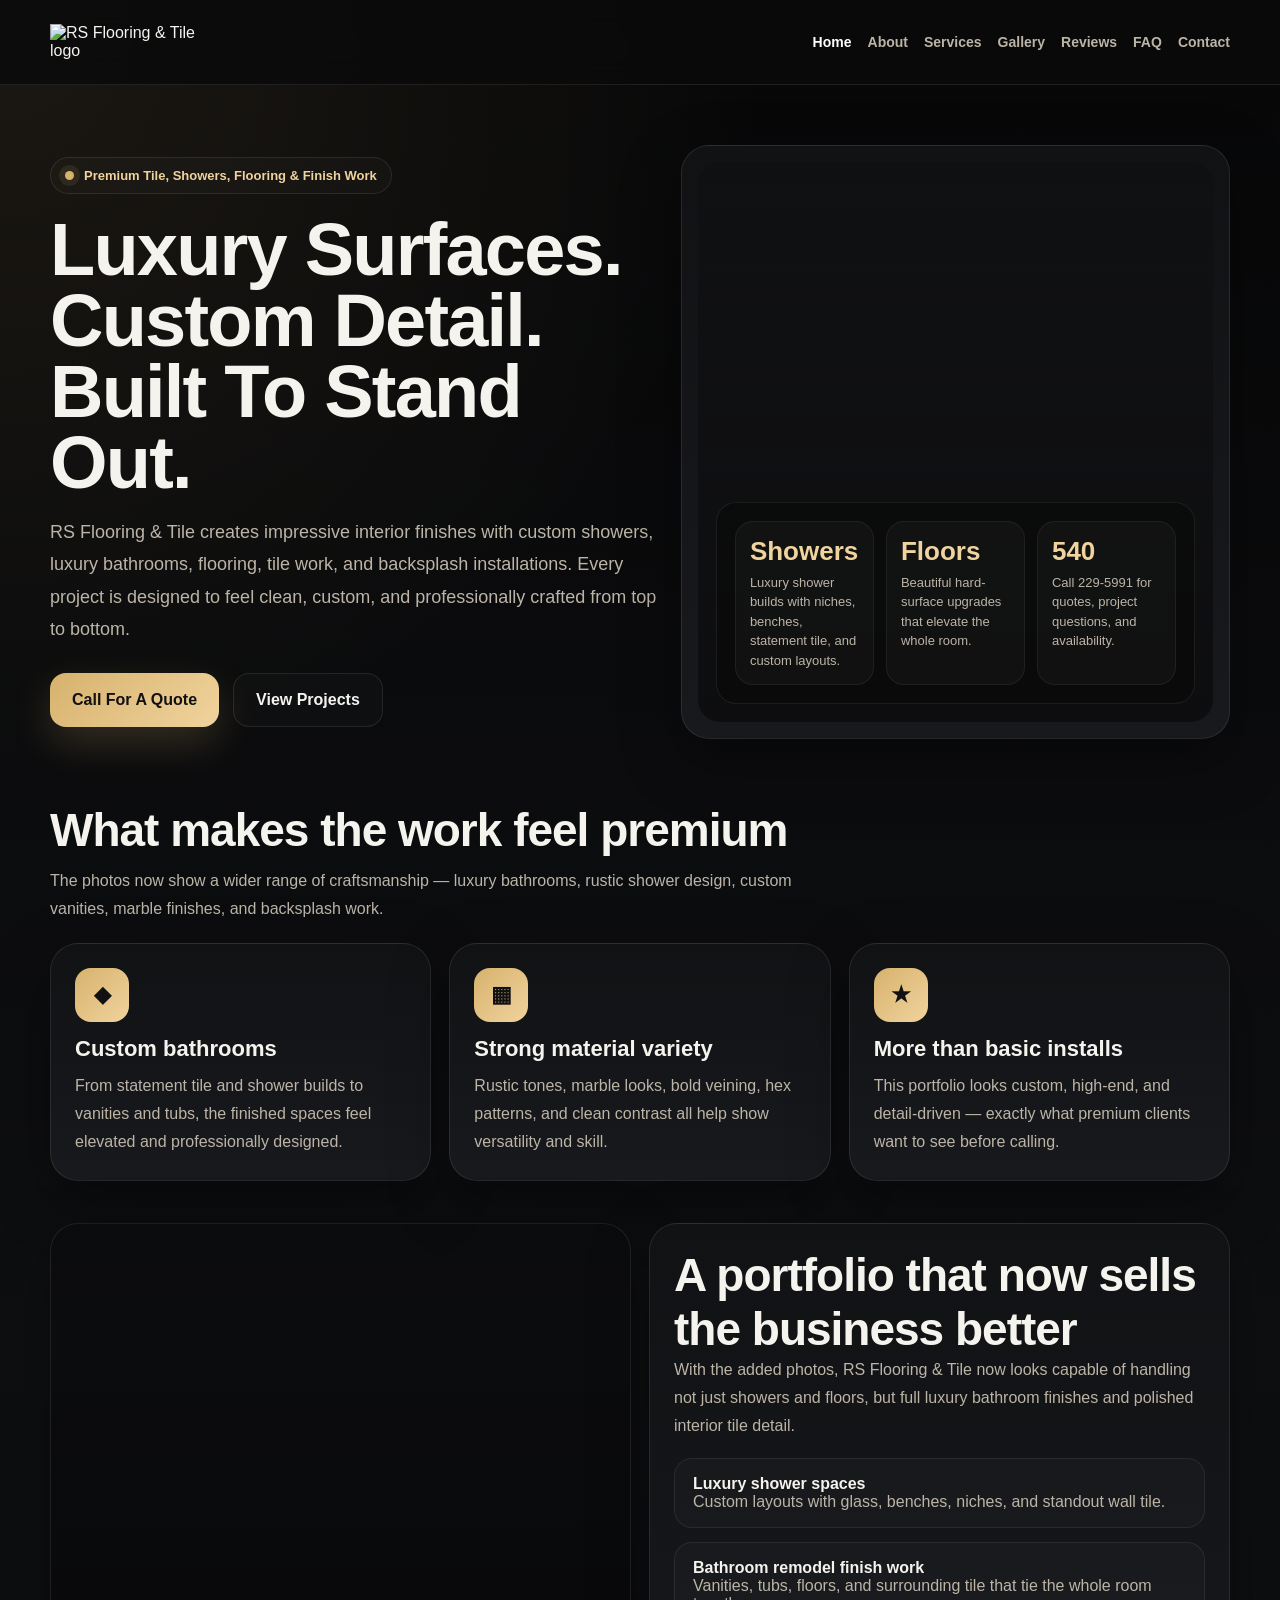
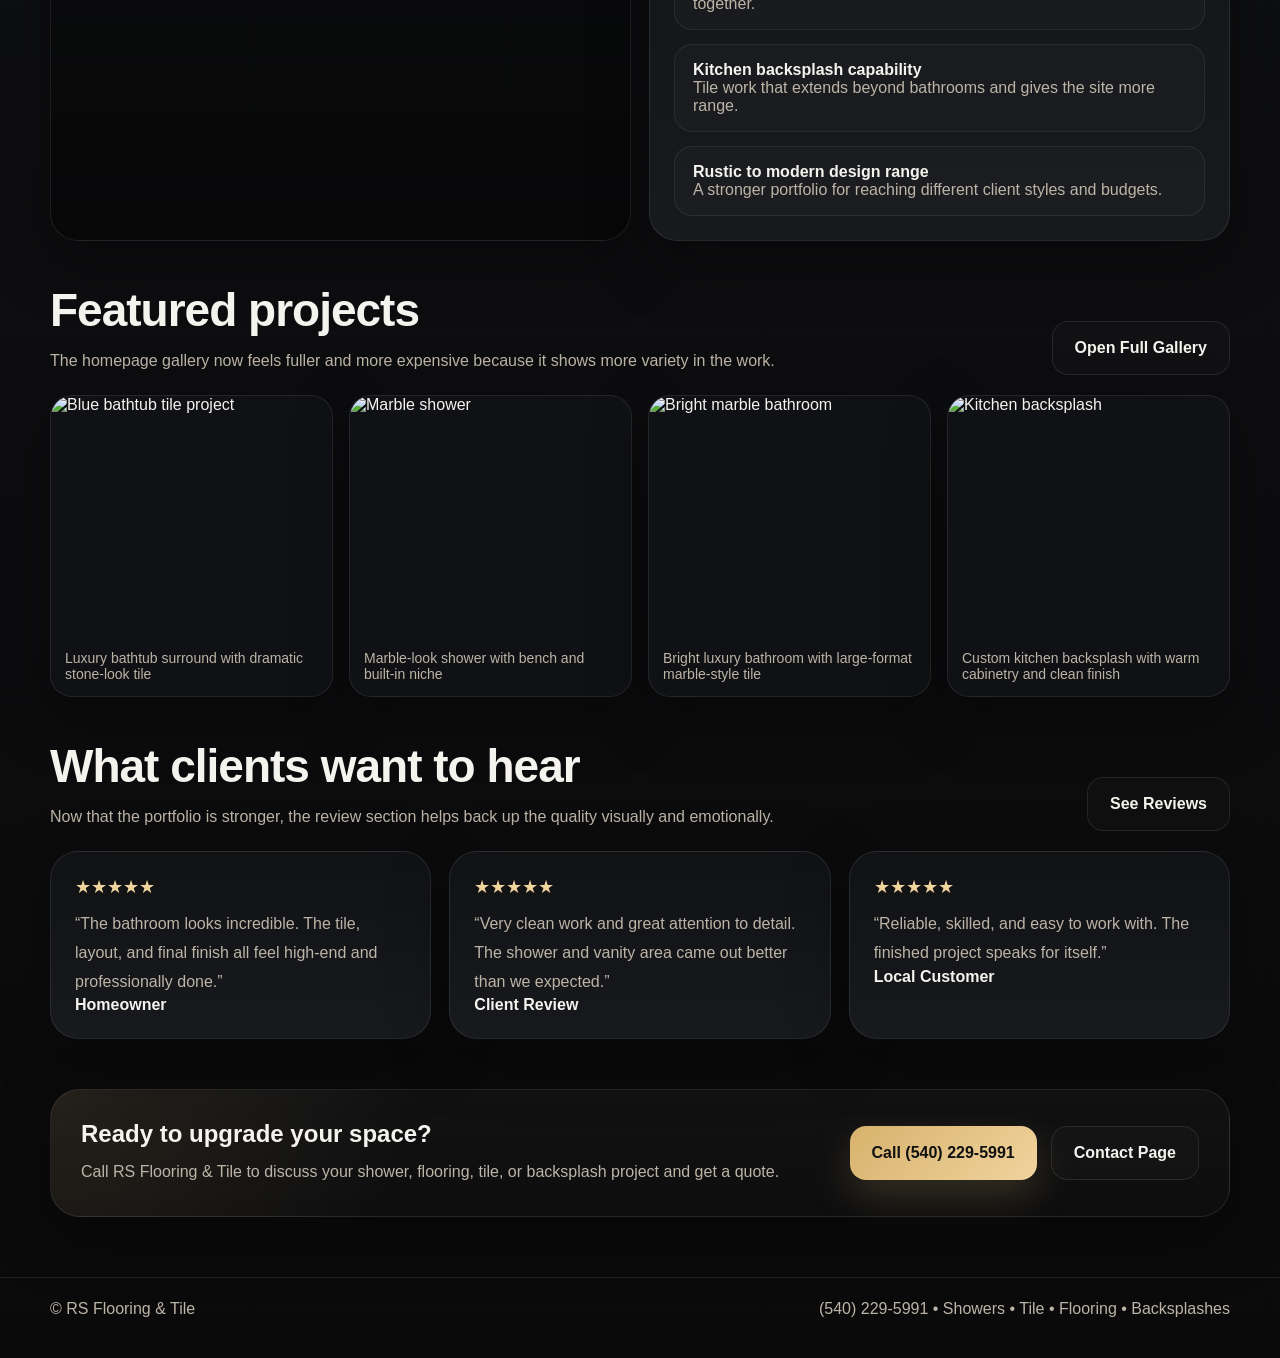
==== index.html @ 9e4d20f9 "Add files via upload" ====
<!DOCTYPE html>
<html lang="en">
<head>
  <meta charset="UTF-8" />
  <meta name="viewport" content="width=device-width, initial-scale=1.0" />
  <title>Prime Site Developer Demo</title>
  <meta name="description" content="Premium flooring and tile website demo for RS Flooring & Tile." />
  <style>
    :root{
      --bg:#0a0a0b;
      --bg2:#141416;
      --panel:#111214;
      --panel2:#18191d;
      --line:rgba(255,255,255,.09);
      --text:#f5f3ee;
      --muted:#bcb4a7;
      --gold:#d7b26d;
      --gold2:#f0d39d;
      --shadow:0 20px 60px rgba(0,0,0,.35);
      --max:1180px;
      --radius:24px;
    }
    *{box-sizing:border-box}
    html{scroll-behavior:smooth}
    body{
      margin:0;
      font-family:Arial,Helvetica,sans-serif;
      color:var(--text);
      background:
        radial-gradient(circle at top left, rgba(215,178,109,.10), transparent 24%),
        linear-gradient(180deg,#070708 0%, #0e0f11 45%, #0a0a0b 100%);
    }
    a{text-decoration:none;color:inherit}
    img{max-width:100%;display:block}
    .container{width:min(calc(100% - 32px),var(--max));margin:auto}
    .topbar{
      position:sticky;top:0;z-index:50;
      background:rgba(10,10,11,.82);
      backdrop-filter:blur(14px);
      border-bottom:1px solid var(--line);
    }
    .nav{
      min-height:84px;display:flex;align-items:center;justify-content:space-between;gap:24px;
    }
    .brand{display:flex;align-items:center;gap:16px}
    .brand img{width:170px;max-width:42vw}
    .nav-links{display:flex;flex-wrap:wrap;gap:16px}
    .nav-links a{color:var(--muted);font-weight:700;font-size:14px}
    .nav-links a:hover,.nav-links a.active{color:#fff}
    .hero{padding:60px 0 38px}
    .hero-grid{
      display:grid;grid-template-columns:1.05fr .95fr;gap:24px;align-items:center;
    }
    .eyebrow{
      display:inline-flex;align-items:center;gap:10px;
      padding:10px 14px;border-radius:999px;
      border:1px solid var(--line);
      color:var(--gold2);
      background:rgba(255,255,255,.02);
      font-size:13px;font-weight:700;
    }
    .dot{
      width:9px;height:9px;border-radius:50%;
      background:var(--gold);
      box-shadow:0 0 0 6px rgba(215,178,109,.10);
    }
    h1{
      font-size:clamp(42px,7vw,74px);
      line-height:.96;
      margin:20px 0 16px;
      letter-spacing:-1.8px;
    }
    .lead{
      color:var(--muted);
      line-height:1.8;
      font-size:18px;
      max-width:720px;
    }
    .cta-row{display:flex;flex-wrap:wrap;gap:14px;margin-top:28px}
    .btn{
      min-height:54px;padding:0 22px;border-radius:16px;
      display:inline-flex;align-items:center;justify-content:center;
      border:1px solid var(--line);font-weight:800;
      background:rgba(255,255,255,.02);
      transition:.2s ease;
    }
    .btn:hover{transform:translateY(-2px)}
    .btn-primary{
      color:#111;
      border:none;
      background:linear-gradient(135deg,var(--gold),var(--gold2));
      box-shadow:0 16px 40px rgba(215,178,109,.20);
    }
    .hero-card,.card{
      border:1px solid var(--line);
      background:linear-gradient(180deg,var(--panel),var(--panel2));
      border-radius:28px;
      box-shadow:var(--shadow);
    }
    .hero-card{padding:16px}
    .hero-photo{
      min-height:560px;border-radius:22px;overflow:hidden;position:relative;
      background:
        linear-gradient(180deg,rgba(0,0,0,.10),rgba(0,0,0,.45)),
        url('0F54E872-07F3-472D-A6A2-204EFA304BF5.jpeg') center/cover no-repeat;
    }
    .overlay{
      position:absolute;left:18px;right:18px;bottom:18px;
      padding:18px;border-radius:20px;
      background:rgba(10,10,11,.72);
      border:1px solid rgba(255,255,255,.08);
      backdrop-filter:blur(10px);
    }
    .stats{display:grid;grid-template-columns:repeat(3,1fr);gap:12px}
    .stat{
      padding:14px;border-radius:18px;
      background:rgba(255,255,255,.03);
      border:1px solid rgba(255,255,255,.06);
    }
    .stat h3{margin:0 0 6px;font-size:26px;color:var(--gold2)}
    .stat p{margin:0;color:var(--muted);font-size:13px;line-height:1.5}
    .section{padding:26px 0 16px}
    .section-head{
      display:flex;justify-content:space-between;align-items:end;gap:20px;margin-bottom:20px;
    }
    .section h2{
      margin:0;
      font-size:clamp(28px,5vw,46px);
      letter-spacing:-1px;
    }
    .sub{margin:10px 0 0;color:var(--muted);line-height:1.75;max-width:760px}
    .cards{display:grid;grid-template-columns:repeat(3,1fr);gap:18px}
    .card{padding:24px}
    .icon{
      width:54px;height:54px;border-radius:16px;
      display:grid;place-items:center;
      margin-bottom:14px;
      color:#111;font-size:22px;font-weight:900;
      background:linear-gradient(135deg,var(--gold),var(--gold2));
    }
    .card h3{margin:0 0 10px;font-size:22px}
    .card p{margin:0;color:var(--muted);line-height:1.75}
    .split{display:grid;grid-template-columns:1fr 1fr;gap:18px}
    .image-panel{
      min-height:470px;border-radius:28px;overflow:hidden;
      border:1px solid var(--line);box-shadow:var(--shadow);
      background:
        linear-gradient(180deg,rgba(0,0,0,.12),rgba(0,0,0,.42)),
        url('B80AA89D-10CE-4317-A3F5-78DEE94B3516.jpeg') center/cover no-repeat;
    }
    .list{display:grid;gap:14px;margin-top:18px}
    .list-item{
      padding:16px 18px;border-radius:18px;
      border:1px solid rgba(255,255,255,.07);
      background:rgba(255,255,255,.02);
    }
    .gallery-grid{display:grid;grid-template-columns:repeat(4,1fr);gap:16px}
    .gallery-item{
      border:1px solid var(--line);
      border-radius:22px;overflow:hidden;
      background:#101114;box-shadow:var(--shadow);
    }
    .gallery-item img{height:240px;width:100%;object-fit:cover}
    .gallery-item div{padding:14px;color:var(--muted);font-size:14px}
    .review-grid{display:grid;grid-template-columns:repeat(3,1fr);gap:18px}
    .stars{font-size:18px;color:var(--gold2);margin-bottom:12px}
    .cta{
      margin:34px 0 60px;padding:30px;border-radius:30px;
      border:1px solid var(--line);
      background:
        radial-gradient(circle at top left, rgba(215,178,109,.10), transparent 30%),
        linear-gradient(180deg, rgba(255,255,255,.03), rgba(255,255,255,.015));
      box-shadow:var(--shadow);
    }
    .cta-inner{
      display:flex;justify-content:space-between;align-items:center;gap:24px;
    }
    .footer{
      padding:22px 0 40px;border-top:1px solid var(--line);color:var(--muted);
    }
    .footer-row{display:flex;justify-content:space-between;gap:20px;flex-wrap:wrap}
    @media (max-width:1000px){
      .hero-grid,.cards,.split,.review-grid,.gallery-grid{grid-template-columns:1fr}
      .stats{grid-template-columns:1fr}
      .section-head,.cta-inner,.footer-row{display:block}
    }
  </style>
</head>
<body>
  <header class="topbar">
    <div class="container nav">
      <a class="brand" href="index.html">
        <img src="96FF7232-22A9-46B4-B3DC-EEF3B6DEE705.jpeg" alt="RS Flooring & Tile logo">
      </a>
      <nav class="nav-links">
        <a class="active" href="index.html">Home</a>
        <a href="about.html">About</a>
        <a href="services.html">Services</a>
        <a href="gallery.html">Gallery</a>
        <a href="reviews.html">Reviews</a>
        <a href="faq.html">FAQ</a>
        <a href="contact.html">Contact</a>
      </nav>
    </div>
  </header>

  <main>
    <section class="hero">
      <div class="container hero-grid">
        <div>
          <div class="eyebrow"><span class="dot"></span> Premium Tile, Showers, Flooring & Finish Work</div>
          <h1>Luxury Surfaces.<br>Custom Detail.<br>Built To Stand Out.</h1>
          <p class="lead">
            RS Flooring & Tile creates impressive interior finishes with custom showers, luxury bathrooms, flooring, tile work, and backsplash installations. Every project is designed to feel clean, custom, and professionally crafted from top to bottom.
          </p>
          <div class="cta-row">
            <a class="btn btn-primary" href="contact.html">Call For A Quote</a>
            <a class="btn" href="gallery.html">View Projects</a>
          </div>
        </div>

        <div class="hero-card">
          <div class="hero-photo">
            <div class="overlay">
              <div class="stats">
                <div class="stat">
                  <h3>Showers</h3>
                  <p>Luxury shower builds with niches, benches, statement tile, and custom layouts.</p>
                </div>
                <div class="stat">
                  <h3>Floors</h3>
                  <p>Beautiful hard-surface upgrades that elevate the whole room.</p>
                </div>
                <div class="stat">
                  <h3>540</h3>
                  <p>Call 229-5991 for quotes, project questions, and availability.</p>
                </div>
              </div>
            </div>
          </div>
        </div>

      </div>
    </section>

    <section class="section">
      <div class="container">
        <div class="section-head">
          <div>
            <h2>What makes the work feel premium</h2>
            <p class="sub">The photos now show a wider range of craftsmanship — luxury bathrooms, rustic shower design, custom vanities, marble finishes, and backsplash work.</p>
          </div>
        </div>

        <div class="cards">
          <div class="card">
            <div class="icon">◆</div>
            <h3>Custom bathrooms</h3>
            <p>From statement tile and shower builds to vanities and tubs, the finished spaces feel elevated and professionally designed.</p>
          </div>
          <div class="card">
            <div class="icon">▦</div>
            <h3>Strong material variety</h3>
            <p>Rustic tones, marble looks, bold veining, hex patterns, and clean contrast all help show versatility and skill.</p>
          </div>
          <div class="card">
            <div class="icon">★</div>
            <h3>More than basic installs</h3>
            <p>This portfolio looks custom, high-end, and detail-driven — exactly what premium clients want to see before calling.</p>
          </div>
        </div>
      </div>
    </section>

    <section class="section">
      <div class="container split">
        <div class="image-panel"></div>
        <div class="card">
          <h2 style="margin-top:0;">A portfolio that now sells the business better</h2>
          <p class="sub" style="margin-top:0;">
            With the added photos, RS Flooring & Tile now looks capable of handling not just showers and floors, but full luxury bathroom finishes and polished interior tile detail.
          </p>

          <div class="list">
            <div class="list-item"><strong>Luxury shower spaces</strong><br><span style="color:var(--muted);">Custom layouts with glass, benches, niches, and standout wall tile.</span></div>
            <div class="list-item"><strong>Bathroom remodel finish work</strong><br><span style="color:var(--muted);">Vanities, tubs, floors, and surrounding tile that tie the whole room together.</span></div>
            <div class="list-item"><strong>Kitchen backsplash capability</strong><br><span style="color:var(--muted);">Tile work that extends beyond bathrooms and gives the site more range.</span></div>
            <div class="list-item"><strong>Rustic to modern design range</strong><br><span style="color:var(--muted);">A stronger portfolio for reaching different client styles and budgets.</span></div>
          </div>
        </div>
      </div>
    </section>

    <section class="section">
      <div class="container">
        <div class="section-head">
          <div>
            <h2>Featured projects</h2>
            <p class="sub">The homepage gallery now feels fuller and more expensive because it shows more variety in the work.</p>
          </div>
          <a class="btn" href="gallery.html">Open Full Gallery</a>
        </div>

        <div class="gallery-grid">
          <div class="gallery-item">
            <img src="6FB9FB69-9064-444B-9C82-9C59076CC9D0.jpeg" alt="Blue bathtub tile project">
            <div>Luxury bathtub surround with dramatic stone-look tile</div>
          </div>
          <div class="gallery-item">
            <img src="65285AE1-018D-4B91-92CA-BC24BDD10A2C.jpeg" alt="Marble shower">
            <div>Marble-look shower with bench and built-in niche</div>
          </div>
          <div class="gallery-item">
            <img src="2F7EB80A-C807-45E2-B131-BF3CDFC32653.jpeg" alt="Bright marble bathroom">
            <div>Bright luxury bathroom with large-format marble-style tile</div>
          </div>
          <div class="gallery-item">
            <img src="FB24378D-CB33-46F7-BE49-DED95C2B99D5.jpeg" alt="Kitchen backsplash">
            <div>Custom kitchen backsplash with warm cabinetry and clean finish</div>
          </div>
        </div>
      </div>
    </section>

    <section class="section">
      <div class="container">
        <div class="section-head">
          <div>
            <h2>What clients want to hear</h2>
            <p class="sub">Now that the portfolio is stronger, the review section helps back up the quality visually and emotionally.</p>
          </div>
          <a class="btn" href="reviews.html">See Reviews</a>
        </div>

        <div class="review-grid">
          <div class="card">
            <div class="stars">★★★★★</div>
            <p style="color:var(--muted);line-height:1.8;">“The bathroom looks incredible. The tile, layout, and final finish all feel high-end and professionally done.”</p>
            <strong>Homeowner</strong>
          </div>
          <div class="card">
            <div class="stars">★★★★★</div>
            <p style="color:var(--muted);line-height:1.8;">“Very clean work and great attention to detail. The shower and vanity area came out better than we expected.”</p>
            <strong>Client Review</strong>
          </div>
          <div class="card">
            <div class="stars">★★★★★</div>
            <p style="color:var(--muted);line-height:1.8;">“Reliable, skilled, and easy to work with. The finished project speaks for itself.”</p>
            <strong>Local Customer</strong>
          </div>
        </div>
      </div>
    </section>

    <section class="container">
      <div class="cta">
        <div class="cta-inner">
          <div>
            <h2 style="margin:0 0 10px;">Ready to upgrade your space?</h2>
            <p class="sub" style="margin:0;">Call RS Flooring & Tile to discuss your shower, flooring, tile, or backsplash project and get a quote.</p>
          </div>
          <div class="cta-row" style="margin-top:0;">
            <a class="btn btn-primary" href="tel:15402295991">Call (540) 229-5991</a>
            <a class="btn" href="contact.html">Contact Page</a>
          </div>
        </div>
      </div>
    </section>
  </main>

  <footer class="footer">
    <div class="container footer-row">
      <div>© RS Flooring & Tile</div>
      <div>(540) 229-5991 • Showers • Tile • Flooring • Backsplashes</div>
    </div>
  </footer>
</body>
</html>
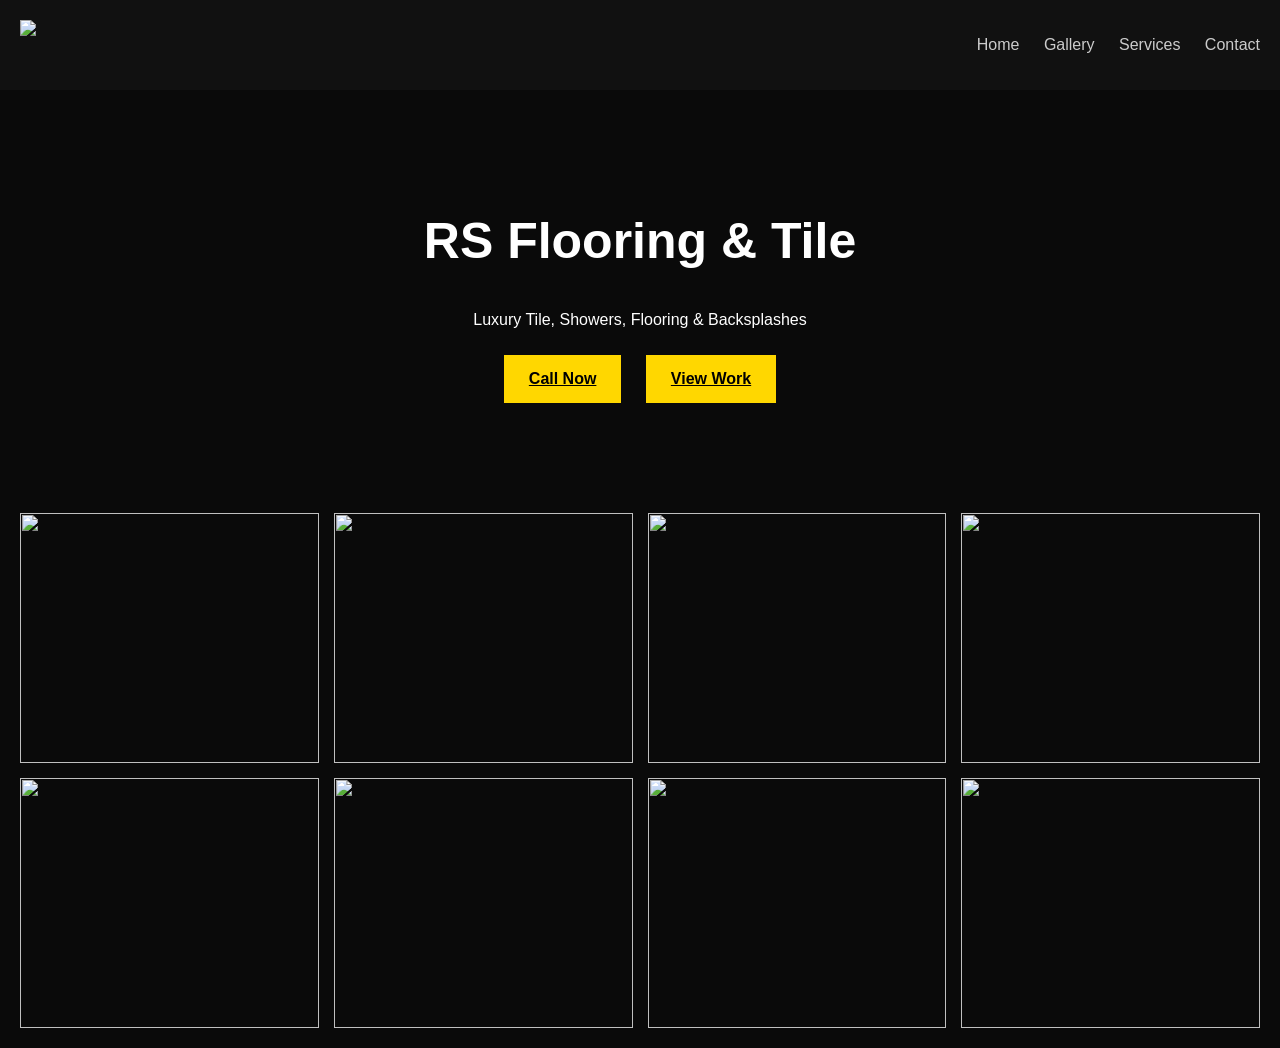
==== commit 7b94929f: "Add files via upload" ====
--- a/index.html
+++ b/index.html
@@ -1,378 +1,97 @@
 <!DOCTYPE html>
 <html lang="en">
 <head>
-  <meta charset="UTF-8" />
-  <meta name="viewport" content="width=device-width, initial-scale=1.0" />
-  <title>Prime Site Developer Demo</title>
-  <meta name="description" content="Premium flooring and tile website demo for RS Flooring & Tile." />
-  <style>
-    :root{
-      --bg:#0a0a0b;
-      --bg2:#141416;
-      --panel:#111214;
-      --panel2:#18191d;
-      --line:rgba(255,255,255,.09);
-      --text:#f5f3ee;
-      --muted:#bcb4a7;
-      --gold:#d7b26d;
-      --gold2:#f0d39d;
-      --shadow:0 20px 60px rgba(0,0,0,.35);
-      --max:1180px;
-      --radius:24px;
-    }
-    *{box-sizing:border-box}
-    html{scroll-behavior:smooth}
-    body{
-      margin:0;
-      font-family:Arial,Helvetica,sans-serif;
-      color:var(--text);
-      background:
-        radial-gradient(circle at top left, rgba(215,178,109,.10), transparent 24%),
-        linear-gradient(180deg,#070708 0%, #0e0f11 45%, #0a0a0b 100%);
-    }
-    a{text-decoration:none;color:inherit}
-    img{max-width:100%;display:block}
-    .container{width:min(calc(100% - 32px),var(--max));margin:auto}
-    .topbar{
-      position:sticky;top:0;z-index:50;
-      background:rgba(10,10,11,.82);
-      backdrop-filter:blur(14px);
-      border-bottom:1px solid var(--line);
-    }
-    .nav{
-      min-height:84px;display:flex;align-items:center;justify-content:space-between;gap:24px;
-    }
-    .brand{display:flex;align-items:center;gap:16px}
-    .brand img{width:170px;max-width:42vw}
-    .nav-links{display:flex;flex-wrap:wrap;gap:16px}
-    .nav-links a{color:var(--muted);font-weight:700;font-size:14px}
-    .nav-links a:hover,.nav-links a.active{color:#fff}
-    .hero{padding:60px 0 38px}
-    .hero-grid{
-      display:grid;grid-template-columns:1.05fr .95fr;gap:24px;align-items:center;
-    }
-    .eyebrow{
-      display:inline-flex;align-items:center;gap:10px;
-      padding:10px 14px;border-radius:999px;
-      border:1px solid var(--line);
-      color:var(--gold2);
-      background:rgba(255,255,255,.02);
-      font-size:13px;font-weight:700;
-    }
-    .dot{
-      width:9px;height:9px;border-radius:50%;
-      background:var(--gold);
-      box-shadow:0 0 0 6px rgba(215,178,109,.10);
-    }
-    h1{
-      font-size:clamp(42px,7vw,74px);
-      line-height:.96;
-      margin:20px 0 16px;
-      letter-spacing:-1.8px;
-    }
-    .lead{
-      color:var(--muted);
-      line-height:1.8;
-      font-size:18px;
-      max-width:720px;
-    }
-    .cta-row{display:flex;flex-wrap:wrap;gap:14px;margin-top:28px}
-    .btn{
-      min-height:54px;padding:0 22px;border-radius:16px;
-      display:inline-flex;align-items:center;justify-content:center;
-      border:1px solid var(--line);font-weight:800;
-      background:rgba(255,255,255,.02);
-      transition:.2s ease;
-    }
-    .btn:hover{transform:translateY(-2px)}
-    .btn-primary{
-      color:#111;
-      border:none;
-      background:linear-gradient(135deg,var(--gold),var(--gold2));
-      box-shadow:0 16px 40px rgba(215,178,109,.20);
-    }
-    .hero-card,.card{
-      border:1px solid var(--line);
-      background:linear-gradient(180deg,var(--panel),var(--panel2));
-      border-radius:28px;
-      box-shadow:var(--shadow);
-    }
-    .hero-card{padding:16px}
-    .hero-photo{
-      min-height:560px;border-radius:22px;overflow:hidden;position:relative;
-      background:
-        linear-gradient(180deg,rgba(0,0,0,.10),rgba(0,0,0,.45)),
-        url('0F54E872-07F3-472D-A6A2-204EFA304BF5.jpeg') center/cover no-repeat;
-    }
-    .overlay{
-      position:absolute;left:18px;right:18px;bottom:18px;
-      padding:18px;border-radius:20px;
-      background:rgba(10,10,11,.72);
-      border:1px solid rgba(255,255,255,.08);
-      backdrop-filter:blur(10px);
-    }
-    .stats{display:grid;grid-template-columns:repeat(3,1fr);gap:12px}
-    .stat{
-      padding:14px;border-radius:18px;
-      background:rgba(255,255,255,.03);
-      border:1px solid rgba(255,255,255,.06);
-    }
-    .stat h3{margin:0 0 6px;font-size:26px;color:var(--gold2)}
-    .stat p{margin:0;color:var(--muted);font-size:13px;line-height:1.5}
-    .section{padding:26px 0 16px}
-    .section-head{
-      display:flex;justify-content:space-between;align-items:end;gap:20px;margin-bottom:20px;
-    }
-    .section h2{
-      margin:0;
-      font-size:clamp(28px,5vw,46px);
-      letter-spacing:-1px;
-    }
-    .sub{margin:10px 0 0;color:var(--muted);line-height:1.75;max-width:760px}
-    .cards{display:grid;grid-template-columns:repeat(3,1fr);gap:18px}
-    .card{padding:24px}
-    .icon{
-      width:54px;height:54px;border-radius:16px;
-      display:grid;place-items:center;
-      margin-bottom:14px;
-      color:#111;font-size:22px;font-weight:900;
-      background:linear-gradient(135deg,var(--gold),var(--gold2));
-    }
-    .card h3{margin:0 0 10px;font-size:22px}
-    .card p{margin:0;color:var(--muted);line-height:1.75}
-    .split{display:grid;grid-template-columns:1fr 1fr;gap:18px}
-    .image-panel{
-      min-height:470px;border-radius:28px;overflow:hidden;
-      border:1px solid var(--line);box-shadow:var(--shadow);
-      background:
-        linear-gradient(180deg,rgba(0,0,0,.12),rgba(0,0,0,.42)),
-        url('B80AA89D-10CE-4317-A3F5-78DEE94B3516.jpeg') center/cover no-repeat;
-    }
-    .list{display:grid;gap:14px;margin-top:18px}
-    .list-item{
-      padding:16px 18px;border-radius:18px;
-      border:1px solid rgba(255,255,255,.07);
-      background:rgba(255,255,255,.02);
-    }
-    .gallery-grid{display:grid;grid-template-columns:repeat(4,1fr);gap:16px}
-    .gallery-item{
-      border:1px solid var(--line);
-      border-radius:22px;overflow:hidden;
-      background:#101114;box-shadow:var(--shadow);
-    }
-    .gallery-item img{height:240px;width:100%;object-fit:cover}
-    .gallery-item div{padding:14px;color:var(--muted);font-size:14px}
-    .review-grid{display:grid;grid-template-columns:repeat(3,1fr);gap:18px}
-    .stars{font-size:18px;color:var(--gold2);margin-bottom:12px}
-    .cta{
-      margin:34px 0 60px;padding:30px;border-radius:30px;
-      border:1px solid var(--line);
-      background:
-        radial-gradient(circle at top left, rgba(215,178,109,.10), transparent 30%),
-        linear-gradient(180deg, rgba(255,255,255,.03), rgba(255,255,255,.015));
-      box-shadow:var(--shadow);
-    }
-    .cta-inner{
-      display:flex;justify-content:space-between;align-items:center;gap:24px;
-    }
-    .footer{
-      padding:22px 0 40px;border-top:1px solid var(--line);color:var(--muted);
-    }
-    .footer-row{display:flex;justify-content:space-between;gap:20px;flex-wrap:wrap}
-    @media (max-width:1000px){
-      .hero-grid,.cards,.split,.review-grid,.gallery-grid{grid-template-columns:1fr}
-      .stats{grid-template-columns:1fr}
-      .section-head,.cta-inner,.footer-row{display:block}
-    }
-  </style>
+<meta charset="UTF-8">
+<meta name="viewport" content="width=device-width, initial-scale=1.0">
+<title>Prime Site Developer Demo</title>
+
+<style>
+body{
+  margin:0;
+  font-family:Arial;
+  background:#0a0a0a;
+  color:white;
+}
+
+nav{
+  display:flex;
+  justify-content:space-between;
+  padding:20px;
+  background:#111;
+  align-items:center;
+}
+
+nav img{height:50px}
+
+nav a{
+  color:#ccc;
+  margin-left:20px;
+  text-decoration:none;
+}
+
+.hero{
+  padding:80px 20px;
+  text-align:center;
+}
+
+.hero h1{
+  font-size:50px;
+}
+
+.btn{
+  background:gold;
+  color:black;
+  padding:15px 25px;
+  margin:10px;
+  display:inline-block;
+  font-weight:bold;
+}
+
+.gallery{
+  display:grid;
+  grid-template-columns:repeat(auto-fit,minmax(250px,1fr));
+  gap:15px;
+  padding:20px;
+}
+
+.gallery img{
+  width:100%;
+  height:250px;
+  object-fit:cover;
+}
+</style>
 </head>
+
 <body>
-  <header class="topbar">
-    <div class="container nav">
-      <a class="brand" href="index.html">
-        <img src="96FF7232-22A9-46B4-B3DC-EEF3B6DEE705.jpeg" alt="RS Flooring & Tile logo">
-      </a>
-      <nav class="nav-links">
-        <a class="active" href="index.html">Home</a>
-        <a href="about.html">About</a>
-        <a href="services.html">Services</a>
-        <a href="gallery.html">Gallery</a>
-        <a href="reviews.html">Reviews</a>
-        <a href="faq.html">FAQ</a>
-        <a href="contact.html">Contact</a>
-      </nav>
-    </div>
-  </header>
 
-  <main>
-    <section class="hero">
-      <div class="container hero-grid">
-        <div>
-          <div class="eyebrow"><span class="dot"></span> Premium Tile, Showers, Flooring & Finish Work</div>
-          <h1>Luxury Surfaces.<br>Custom Detail.<br>Built To Stand Out.</h1>
-          <p class="lead">
-            RS Flooring & Tile creates impressive interior finishes with custom showers, luxury bathrooms, flooring, tile work, and backsplash installations. Every project is designed to feel clean, custom, and professionally crafted from top to bottom.
-          </p>
-          <div class="cta-row">
-            <a class="btn btn-primary" href="contact.html">Call For A Quote</a>
-            <a class="btn" href="gallery.html">View Projects</a>
-          </div>
-        </div>
+<nav>
+  <img src="logo.jpeg">
+  <div>
+    <a href="index.html">Home</a>
+    <a href="gallery.html">Gallery</a>
+    <a href="services.html">Services</a>
+    <a href="contact.html">Contact</a>
+  </div>
+</nav>
 
-        <div class="hero-card">
-          <div class="hero-photo">
-            <div class="overlay">
-              <div class="stats">
-                <div class="stat">
-                  <h3>Showers</h3>
-                  <p>Luxury shower builds with niches, benches, statement tile, and custom layouts.</p>
-                </div>
-                <div class="stat">
-                  <h3>Floors</h3>
-                  <p>Beautiful hard-surface upgrades that elevate the whole room.</p>
-                </div>
-                <div class="stat">
-                  <h3>540</h3>
-                  <p>Call 229-5991 for quotes, project questions, and availability.</p>
-                </div>
-              </div>
-            </div>
-          </div>
-        </div>
+<section class="hero">
+  <h1>RS Flooring & Tile</h1>
+  <p>Luxury Tile, Showers, Flooring & Backsplashes</p>
 
-      </div>
-    </section>
+  <a class="btn" href="tel:15402295991">Call Now</a>
+  <a class="btn" href="gallery.html">View Work</a>
+</section>
 
-    <section class="section">
-      <div class="container">
-        <div class="section-head">
-          <div>
-            <h2>What makes the work feel premium</h2>
-            <p class="sub">The photos now show a wider range of craftsmanship — luxury bathrooms, rustic shower design, custom vanities, marble finishes, and backsplash work.</p>
-          </div>
-        </div>
+<section class="gallery">
+  <img src="project1.jpeg">
+  <img src="project2.jpeg">
+  <img src="project3.jpeg">
+  <img src="project4.jpeg">
+  <img src="project5.jpeg">
+  <img src="project6.jpeg">
+  <img src="project7.jpeg">
+  <img src="project8.jpeg">
+</section>
 
-        <div class="cards">
-          <div class="card">
-            <div class="icon">◆</div>
-            <h3>Custom bathrooms</h3>
-            <p>From statement tile and shower builds to vanities and tubs, the finished spaces feel elevated and professionally designed.</p>
-          </div>
-          <div class="card">
-            <div class="icon">▦</div>
-            <h3>Strong material variety</h3>
-            <p>Rustic tones, marble looks, bold veining, hex patterns, and clean contrast all help show versatility and skill.</p>
-          </div>
-          <div class="card">
-            <div class="icon">★</div>
-            <h3>More than basic installs</h3>
-            <p>This portfolio looks custom, high-end, and detail-driven — exactly what premium clients want to see before calling.</p>
-          </div>
-        </div>
-      </div>
-    </section>
-
-    <section class="section">
-      <div class="container split">
-        <div class="image-panel"></div>
-        <div class="card">
-          <h2 style="margin-top:0;">A portfolio that now sells the business better</h2>
-          <p class="sub" style="margin-top:0;">
-            With the added photos, RS Flooring & Tile now looks capable of handling not just showers and floors, but full luxury bathroom finishes and polished interior tile detail.
-          </p>
-
-          <div class="list">
-            <div class="list-item"><strong>Luxury shower spaces</strong><br><span style="color:var(--muted);">Custom layouts with glass, benches, niches, and standout wall tile.</span></div>
-            <div class="list-item"><strong>Bathroom remodel finish work</strong><br><span style="color:var(--muted);">Vanities, tubs, floors, and surrounding tile that tie the whole room together.</span></div>
-            <div class="list-item"><strong>Kitchen backsplash capability</strong><br><span style="color:var(--muted);">Tile work that extends beyond bathrooms and gives the site more range.</span></div>
-            <div class="list-item"><strong>Rustic to modern design range</strong><br><span style="color:var(--muted);">A stronger portfolio for reaching different client styles and budgets.</span></div>
-          </div>
-        </div>
-      </div>
-    </section>
-
-    <section class="section">
-      <div class="container">
-        <div class="section-head">
-          <div>
-            <h2>Featured projects</h2>
-            <p class="sub">The homepage gallery now feels fuller and more expensive because it shows more variety in the work.</p>
-          </div>
-          <a class="btn" href="gallery.html">Open Full Gallery</a>
-        </div>
-
-        <div class="gallery-grid">
-          <div class="gallery-item">
-            <img src="6FB9FB69-9064-444B-9C82-9C59076CC9D0.jpeg" alt="Blue bathtub tile project">
-            <div>Luxury bathtub surround with dramatic stone-look tile</div>
-          </div>
-          <div class="gallery-item">
-            <img src="65285AE1-018D-4B91-92CA-BC24BDD10A2C.jpeg" alt="Marble shower">
-            <div>Marble-look shower with bench and built-in niche</div>
-          </div>
-          <div class="gallery-item">
-            <img src="2F7EB80A-C807-45E2-B131-BF3CDFC32653.jpeg" alt="Bright marble bathroom">
-            <div>Bright luxury bathroom with large-format marble-style tile</div>
-          </div>
-          <div class="gallery-item">
-            <img src="FB24378D-CB33-46F7-BE49-DED95C2B99D5.jpeg" alt="Kitchen backsplash">
-            <div>Custom kitchen backsplash with warm cabinetry and clean finish</div>
-          </div>
-        </div>
-      </div>
-    </section>
-
-    <section class="section">
-      <div class="container">
-        <div class="section-head">
-          <div>
-            <h2>What clients want to hear</h2>
-            <p class="sub">Now that the portfolio is stronger, the review section helps back up the quality visually and emotionally.</p>
-          </div>
-          <a class="btn" href="reviews.html">See Reviews</a>
-        </div>
-
-        <div class="review-grid">
-          <div class="card">
-            <div class="stars">★★★★★</div>
-            <p style="color:var(--muted);line-height:1.8;">“The bathroom looks incredible. The tile, layout, and final finish all feel high-end and professionally done.”</p>
-            <strong>Homeowner</strong>
-          </div>
-          <div class="card">
-            <div class="stars">★★★★★</div>
-            <p style="color:var(--muted);line-height:1.8;">“Very clean work and great attention to detail. The shower and vanity area came out better than we expected.”</p>
-            <strong>Client Review</strong>
-          </div>
-          <div class="card">
-            <div class="stars">★★★★★</div>
-            <p style="color:var(--muted);line-height:1.8;">“Reliable, skilled, and easy to work with. The finished project speaks for itself.”</p>
-            <strong>Local Customer</strong>
-          </div>
-        </div>
-      </div>
-    </section>
-
-    <section class="container">
-      <div class="cta">
-        <div class="cta-inner">
-          <div>
-            <h2 style="margin:0 0 10px;">Ready to upgrade your space?</h2>
-            <p class="sub" style="margin:0;">Call RS Flooring & Tile to discuss your shower, flooring, tile, or backsplash project and get a quote.</p>
-          </div>
-          <div class="cta-row" style="margin-top:0;">
-            <a class="btn btn-primary" href="tel:15402295991">Call (540) 229-5991</a>
-            <a class="btn" href="contact.html">Contact Page</a>
-          </div>
-        </div>
-      </div>
-    </section>
-  </main>
-
-  <footer class="footer">
-    <div class="container footer-row">
-      <div>© RS Flooring & Tile</div>
-      <div>(540) 229-5991 • Showers • Tile • Flooring • Backsplashes</div>
-    </div>
-  </footer>
 </body>
 </html>
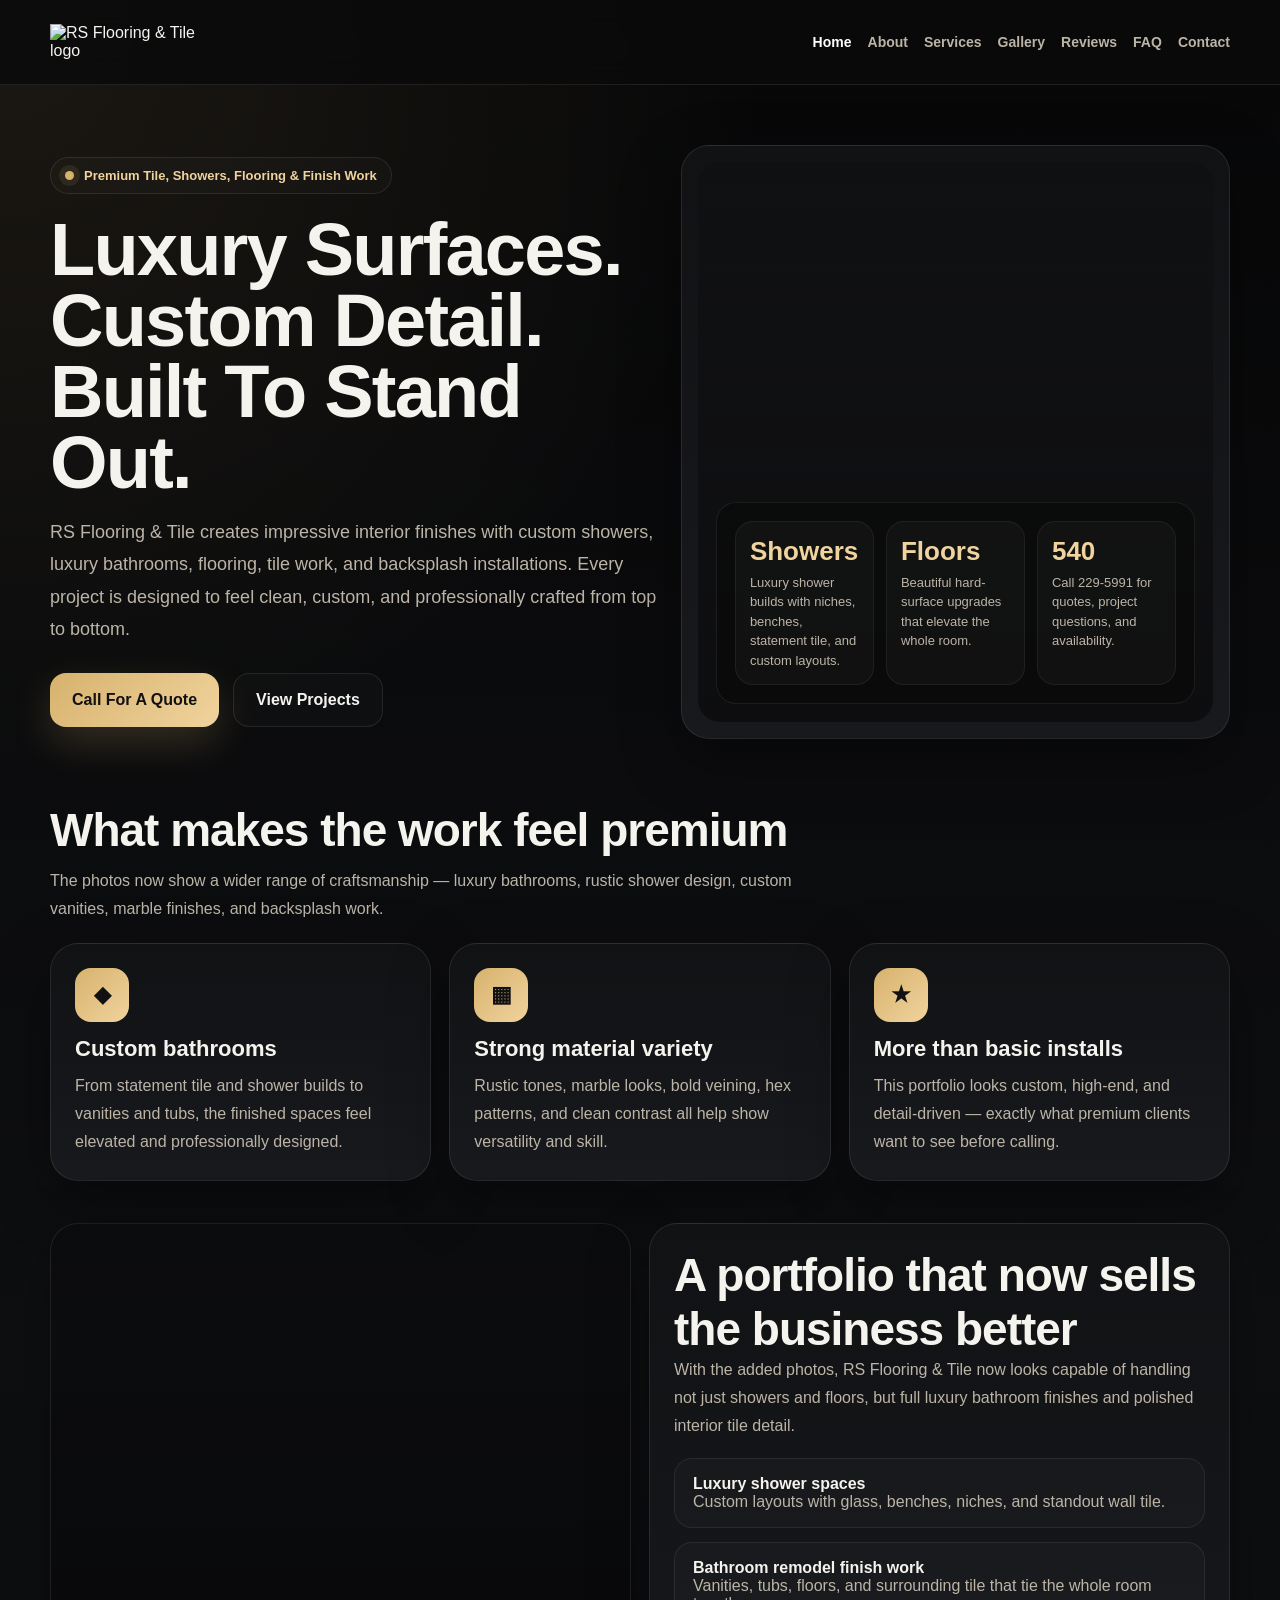
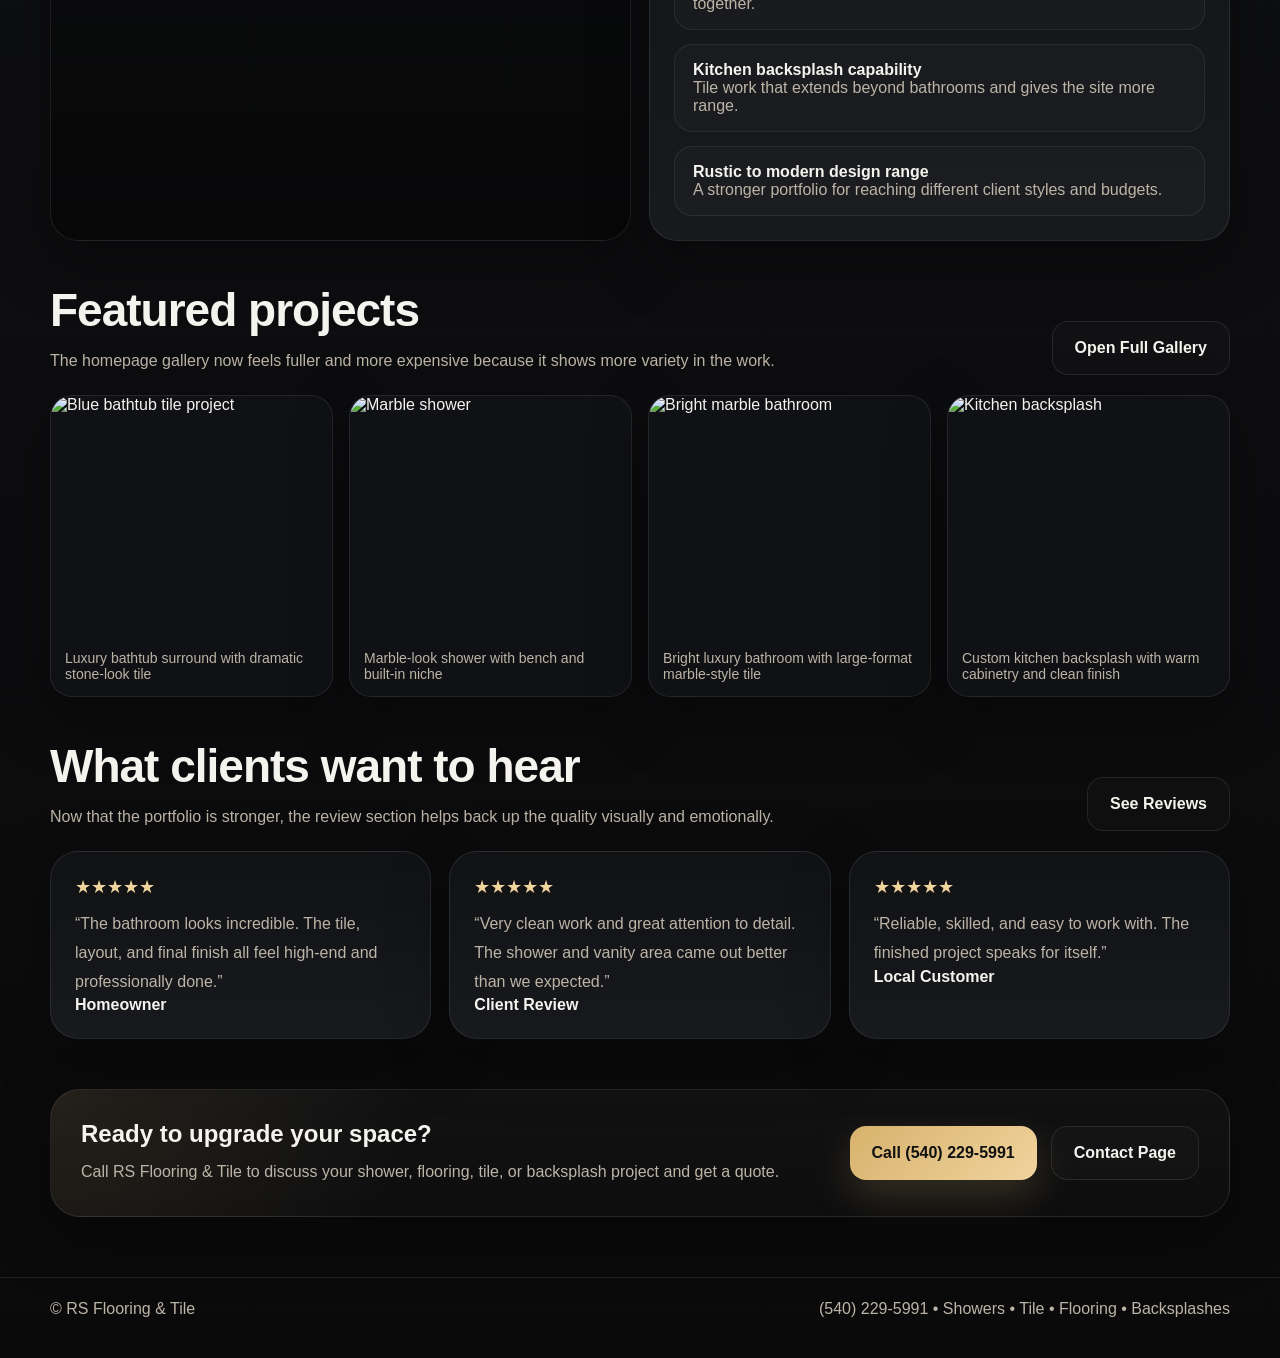
==== commit c28ce273: "Add files via upload" ====
--- a/index.html
+++ b/index.html
@@ -1,97 +1,378 @@
 <!DOCTYPE html>
 <html lang="en">
 <head>
-<meta charset="UTF-8">
-<meta name="viewport" content="width=device-width, initial-scale=1.0">
-<title>Prime Site Developer Demo</title>
-
-<style>
-body{
-  margin:0;
-  font-family:Arial;
-  background:#0a0a0a;
-  color:white;
-}
-
-nav{
-  display:flex;
-  justify-content:space-between;
-  padding:20px;
-  background:#111;
-  align-items:center;
-}
-
-nav img{height:50px}
-
-nav a{
-  color:#ccc;
-  margin-left:20px;
-  text-decoration:none;
-}
-
-.hero{
-  padding:80px 20px;
-  text-align:center;
-}
-
-.hero h1{
-  font-size:50px;
-}
-
-.btn{
-  background:gold;
-  color:black;
-  padding:15px 25px;
-  margin:10px;
-  display:inline-block;
-  font-weight:bold;
-}
-
-.gallery{
-  display:grid;
-  grid-template-columns:repeat(auto-fit,minmax(250px,1fr));
-  gap:15px;
-  padding:20px;
-}
-
-.gallery img{
-  width:100%;
-  height:250px;
-  object-fit:cover;
-}
-</style>
+  <meta charset="UTF-8" />
+  <meta name="viewport" content="width=device-width, initial-scale=1.0" />
+  <title>Prime Site Developer Demo</title>
+  <meta name="description" content="Premium flooring and tile website demo for RS Flooring & Tile." />
+  <style>
+    :root{
+      --bg:#0a0a0b;
+      --bg2:#141416;
+      --panel:#111214;
+      --panel2:#18191d;
+      --line:rgba(255,255,255,.09);
+      --text:#f5f3ee;
+      --muted:#bcb4a7;
+      --gold:#d7b26d;
+      --gold2:#f0d39d;
+      --shadow:0 20px 60px rgba(0,0,0,.35);
+      --max:1180px;
+      --radius:24px;
+    }
+    *{box-sizing:border-box}
+    html{scroll-behavior:smooth}
+    body{
+      margin:0;
+      font-family:Arial,Helvetica,sans-serif;
+      color:var(--text);
+      background:
+        radial-gradient(circle at top left, rgba(215,178,109,.10), transparent 24%),
+        linear-gradient(180deg,#070708 0%, #0e0f11 45%, #0a0a0b 100%);
+    }
+    a{text-decoration:none;color:inherit}
+    img{max-width:100%;display:block}
+    .container{width:min(calc(100% - 32px),var(--max));margin:auto}
+    .topbar{
+      position:sticky;top:0;z-index:50;
+      background:rgba(10,10,11,.82);
+      backdrop-filter:blur(14px);
+      border-bottom:1px solid var(--line);
+    }
+    .nav{
+      min-height:84px;display:flex;align-items:center;justify-content:space-between;gap:24px;
+    }
+    .brand{display:flex;align-items:center;gap:16px}
+    .brand img{width:170px;max-width:42vw}
+    .nav-links{display:flex;flex-wrap:wrap;gap:16px}
+    .nav-links a{color:var(--muted);font-weight:700;font-size:14px}
+    .nav-links a:hover,.nav-links a.active{color:#fff}
+    .hero{padding:60px 0 38px}
+    .hero-grid{
+      display:grid;grid-template-columns:1.05fr .95fr;gap:24px;align-items:center;
+    }
+    .eyebrow{
+      display:inline-flex;align-items:center;gap:10px;
+      padding:10px 14px;border-radius:999px;
+      border:1px solid var(--line);
+      color:var(--gold2);
+      background:rgba(255,255,255,.02);
+      font-size:13px;font-weight:700;
+    }
+    .dot{
+      width:9px;height:9px;border-radius:50%;
+      background:var(--gold);
+      box-shadow:0 0 0 6px rgba(215,178,109,.10);
+    }
+    h1{
+      font-size:clamp(42px,7vw,74px);
+      line-height:.96;
+      margin:20px 0 16px;
+      letter-spacing:-1.8px;
+    }
+    .lead{
+      color:var(--muted);
+      line-height:1.8;
+      font-size:18px;
+      max-width:720px;
+    }
+    .cta-row{display:flex;flex-wrap:wrap;gap:14px;margin-top:28px}
+    .btn{
+      min-height:54px;padding:0 22px;border-radius:16px;
+      display:inline-flex;align-items:center;justify-content:center;
+      border:1px solid var(--line);font-weight:800;
+      background:rgba(255,255,255,.02);
+      transition:.2s ease;
+    }
+    .btn:hover{transform:translateY(-2px)}
+    .btn-primary{
+      color:#111;
+      border:none;
+      background:linear-gradient(135deg,var(--gold),var(--gold2));
+      box-shadow:0 16px 40px rgba(215,178,109,.20);
+    }
+    .hero-card,.card{
+      border:1px solid var(--line);
+      background:linear-gradient(180deg,var(--panel),var(--panel2));
+      border-radius:28px;
+      box-shadow:var(--shadow);
+    }
+    .hero-card{padding:16px}
+    .hero-photo{
+      min-height:560px;border-radius:22px;overflow:hidden;position:relative;
+      background:
+        linear-gradient(180deg,rgba(0,0,0,.10),rgba(0,0,0,.45)),
+        url('0F54E872-07F3-472D-A6A2-204EFA304BF5.jpeg') center/cover no-repeat;
+    }
+    .overlay{
+      position:absolute;left:18px;right:18px;bottom:18px;
+      padding:18px;border-radius:20px;
+      background:rgba(10,10,11,.72);
+      border:1px solid rgba(255,255,255,.08);
+      backdrop-filter:blur(10px);
+    }
+    .stats{display:grid;grid-template-columns:repeat(3,1fr);gap:12px}
+    .stat{
+      padding:14px;border-radius:18px;
+      background:rgba(255,255,255,.03);
+      border:1px solid rgba(255,255,255,.06);
+    }
+    .stat h3{margin:0 0 6px;font-size:26px;color:var(--gold2)}
+    .stat p{margin:0;color:var(--muted);font-size:13px;line-height:1.5}
+    .section{padding:26px 0 16px}
+    .section-head{
+      display:flex;justify-content:space-between;align-items:end;gap:20px;margin-bottom:20px;
+    }
+    .section h2{
+      margin:0;
+      font-size:clamp(28px,5vw,46px);
+      letter-spacing:-1px;
+    }
+    .sub{margin:10px 0 0;color:var(--muted);line-height:1.75;max-width:760px}
+    .cards{display:grid;grid-template-columns:repeat(3,1fr);gap:18px}
+    .card{padding:24px}
+    .icon{
+      width:54px;height:54px;border-radius:16px;
+      display:grid;place-items:center;
+      margin-bottom:14px;
+      color:#111;font-size:22px;font-weight:900;
+      background:linear-gradient(135deg,var(--gold),var(--gold2));
+    }
+    .card h3{margin:0 0 10px;font-size:22px}
+    .card p{margin:0;color:var(--muted);line-height:1.75}
+    .split{display:grid;grid-template-columns:1fr 1fr;gap:18px}
+    .image-panel{
+      min-height:470px;border-radius:28px;overflow:hidden;
+      border:1px solid var(--line);box-shadow:var(--shadow);
+      background:
+        linear-gradient(180deg,rgba(0,0,0,.12),rgba(0,0,0,.42)),
+        url('B80AA89D-10CE-4317-A3F5-78DEE94B3516.jpeg') center/cover no-repeat;
+    }
+    .list{display:grid;gap:14px;margin-top:18px}
+    .list-item{
+      padding:16px 18px;border-radius:18px;
+      border:1px solid rgba(255,255,255,.07);
+      background:rgba(255,255,255,.02);
+    }
+    .gallery-grid{display:grid;grid-template-columns:repeat(4,1fr);gap:16px}
+    .gallery-item{
+      border:1px solid var(--line);
+      border-radius:22px;overflow:hidden;
+      background:#101114;box-shadow:var(--shadow);
+    }
+    .gallery-item img{height:240px;width:100%;object-fit:cover}
+    .gallery-item div{padding:14px;color:var(--muted);font-size:14px}
+    .review-grid{display:grid;grid-template-columns:repeat(3,1fr);gap:18px}
+    .stars{font-size:18px;color:var(--gold2);margin-bottom:12px}
+    .cta{
+      margin:34px 0 60px;padding:30px;border-radius:30px;
+      border:1px solid var(--line);
+      background:
+        radial-gradient(circle at top left, rgba(215,178,109,.10), transparent 30%),
+        linear-gradient(180deg, rgba(255,255,255,.03), rgba(255,255,255,.015));
+      box-shadow:var(--shadow);
+    }
+    .cta-inner{
+      display:flex;justify-content:space-between;align-items:center;gap:24px;
+    }
+    .footer{
+      padding:22px 0 40px;border-top:1px solid var(--line);color:var(--muted);
+    }
+    .footer-row{display:flex;justify-content:space-between;gap:20px;flex-wrap:wrap}
+    @media (max-width:1000px){
+      .hero-grid,.cards,.split,.review-grid,.gallery-grid{grid-template-columns:1fr}
+      .stats{grid-template-columns:1fr}
+      .section-head,.cta-inner,.footer-row{display:block}
+    }
+  </style>
 </head>
-
 <body>
-
-<nav>
-  <img src="logo.jpeg">
-  <div>
-    <a href="index.html">Home</a>
-    <a href="gallery.html">Gallery</a>
-    <a href="services.html">Services</a>
-    <a href="contact.html">Contact</a>
-  </div>
-</nav>
-
-<section class="hero">
-  <h1>RS Flooring & Tile</h1>
-  <p>Luxury Tile, Showers, Flooring & Backsplashes</p>
-
-  <a class="btn" href="tel:15402295991">Call Now</a>
-  <a class="btn" href="gallery.html">View Work</a>
-</section>
-
-<section class="gallery">
-  <img src="project1.jpeg">
-  <img src="project2.jpeg">
-  <img src="project3.jpeg">
-  <img src="project4.jpeg">
-  <img src="project5.jpeg">
-  <img src="project6.jpeg">
-  <img src="project7.jpeg">
-  <img src="project8.jpeg">
-</section>
-
+  <header class="topbar">
+    <div class="container nav">
+      <a class="brand" href="index.html">
+        <img src="96FF7232-22A9-46B4-B3DC-EEF3B6DEE705.jpeg" alt="RS Flooring & Tile logo">
+      </a>
+      <nav class="nav-links">
+        <a class="active" href="index.html">Home</a>
+        <a href="about.html">About</a>
+        <a href="services.html">Services</a>
+        <a href="gallery.html">Gallery</a>
+        <a href="reviews.html">Reviews</a>
+        <a href="faq.html">FAQ</a>
+        <a href="contact.html">Contact</a>
+      </nav>
+    </div>
+  </header>
+
+  <main>
+    <section class="hero">
+      <div class="container hero-grid">
+        <div>
+          <div class="eyebrow"><span class="dot"></span> Premium Tile, Showers, Flooring & Finish Work</div>
+          <h1>Luxury Surfaces.<br>Custom Detail.<br>Built To Stand Out.</h1>
+          <p class="lead">
+            RS Flooring & Tile creates impressive interior finishes with custom showers, luxury bathrooms, flooring, tile work, and backsplash installations. Every project is designed to feel clean, custom, and professionally crafted from top to bottom.
+          </p>
+          <div class="cta-row">
+            <a class="btn btn-primary" href="contact.html">Call For A Quote</a>
+            <a class="btn" href="gallery.html">View Projects</a>
+          </div>
+        </div>
+
+        <div class="hero-card">
+          <div class="hero-photo">
+            <div class="overlay">
+              <div class="stats">
+                <div class="stat">
+                  <h3>Showers</h3>
+                  <p>Luxury shower builds with niches, benches, statement tile, and custom layouts.</p>
+                </div>
+                <div class="stat">
+                  <h3>Floors</h3>
+                  <p>Beautiful hard-surface upgrades that elevate the whole room.</p>
+                </div>
+                <div class="stat">
+                  <h3>540</h3>
+                  <p>Call 229-5991 for quotes, project questions, and availability.</p>
+                </div>
+              </div>
+            </div>
+          </div>
+        </div>
+
+      </div>
+    </section>
+
+    <section class="section">
+      <div class="container">
+        <div class="section-head">
+          <div>
+            <h2>What makes the work feel premium</h2>
+            <p class="sub">The photos now show a wider range of craftsmanship — luxury bathrooms, rustic shower design, custom vanities, marble finishes, and backsplash work.</p>
+          </div>
+        </div>
+
+        <div class="cards">
+          <div class="card">
+            <div class="icon">◆</div>
+            <h3>Custom bathrooms</h3>
+            <p>From statement tile and shower builds to vanities and tubs, the finished spaces feel elevated and professionally designed.</p>
+          </div>
+          <div class="card">
+            <div class="icon">▦</div>
+            <h3>Strong material variety</h3>
+            <p>Rustic tones, marble looks, bold veining, hex patterns, and clean contrast all help show versatility and skill.</p>
+          </div>
+          <div class="card">
+            <div class="icon">★</div>
+            <h3>More than basic installs</h3>
+            <p>This portfolio looks custom, high-end, and detail-driven — exactly what premium clients want to see before calling.</p>
+          </div>
+        </div>
+      </div>
+    </section>
+
+    <section class="section">
+      <div class="container split">
+        <div class="image-panel"></div>
+        <div class="card">
+          <h2 style="margin-top:0;">A portfolio that now sells the business better</h2>
+          <p class="sub" style="margin-top:0;">
+            With the added photos, RS Flooring & Tile now looks capable of handling not just showers and floors, but full luxury bathroom finishes and polished interior tile detail.
+          </p>
+
+          <div class="list">
+            <div class="list-item"><strong>Luxury shower spaces</strong><br><span style="color:var(--muted);">Custom layouts with glass, benches, niches, and standout wall tile.</span></div>
+            <div class="list-item"><strong>Bathroom remodel finish work</strong><br><span style="color:var(--muted);">Vanities, tubs, floors, and surrounding tile that tie the whole room together.</span></div>
+            <div class="list-item"><strong>Kitchen backsplash capability</strong><br><span style="color:var(--muted);">Tile work that extends beyond bathrooms and gives the site more range.</span></div>
+            <div class="list-item"><strong>Rustic to modern design range</strong><br><span style="color:var(--muted);">A stronger portfolio for reaching different client styles and budgets.</span></div>
+          </div>
+        </div>
+      </div>
+    </section>
+
+    <section class="section">
+      <div class="container">
+        <div class="section-head">
+          <div>
+            <h2>Featured projects</h2>
+            <p class="sub">The homepage gallery now feels fuller and more expensive because it shows more variety in the work.</p>
+          </div>
+          <a class="btn" href="gallery.html">Open Full Gallery</a>
+        </div>
+
+        <div class="gallery-grid">
+          <div class="gallery-item">
+            <img src="6FB9FB69-9064-444B-9C82-9C59076CC9D0.jpeg" alt="Blue bathtub tile project">
+            <div>Luxury bathtub surround with dramatic stone-look tile</div>
+          </div>
+          <div class="gallery-item">
+            <img src="65285AE1-018D-4B91-92CA-BC24BDD10A2C.jpeg" alt="Marble shower">
+            <div>Marble-look shower with bench and built-in niche</div>
+          </div>
+          <div class="gallery-item">
+            <img src="2F7EB80A-C807-45E2-B131-BF3CDFC32653.jpeg" alt="Bright marble bathroom">
+            <div>Bright luxury bathroom with large-format marble-style tile</div>
+          </div>
+          <div class="gallery-item">
+            <img src="FB24378D-CB33-46F7-BE49-DED95C2B99D5.jpeg" alt="Kitchen backsplash">
+            <div>Custom kitchen backsplash with warm cabinetry and clean finish</div>
+          </div>
+        </div>
+      </div>
+    </section>
+
+    <section class="section">
+      <div class="container">
+        <div class="section-head">
+          <div>
+            <h2>What clients want to hear</h2>
+            <p class="sub">Now that the portfolio is stronger, the review section helps back up the quality visually and emotionally.</p>
+          </div>
+          <a class="btn" href="reviews.html">See Reviews</a>
+        </div>
+
+        <div class="review-grid">
+          <div class="card">
+            <div class="stars">★★★★★</div>
+            <p style="color:var(--muted);line-height:1.8;">“The bathroom looks incredible. The tile, layout, and final finish all feel high-end and professionally done.”</p>
+            <strong>Homeowner</strong>
+          </div>
+          <div class="card">
+            <div class="stars">★★★★★</div>
+            <p style="color:var(--muted);line-height:1.8;">“Very clean work and great attention to detail. The shower and vanity area came out better than we expected.”</p>
+            <strong>Client Review</strong>
+          </div>
+          <div class="card">
+            <div class="stars">★★★★★</div>
+            <p style="color:var(--muted);line-height:1.8;">“Reliable, skilled, and easy to work with. The finished project speaks for itself.”</p>
+            <strong>Local Customer</strong>
+          </div>
+        </div>
+      </div>
+    </section>
+
+    <section class="container">
+      <div class="cta">
+        <div class="cta-inner">
+          <div>
+            <h2 style="margin:0 0 10px;">Ready to upgrade your space?</h2>
+            <p class="sub" style="margin:0;">Call RS Flooring & Tile to discuss your shower, flooring, tile, or backsplash project and get a quote.</p>
+          </div>
+          <div class="cta-row" style="margin-top:0;">
+            <a class="btn btn-primary" href="tel:15402295991">Call (540) 229-5991</a>
+            <a class="btn" href="contact.html">Contact Page</a>
+          </div>
+        </div>
+      </div>
+    </section>
+  </main>
+
+  <footer class="footer">
+    <div class="container footer-row">
+      <div>© RS Flooring & Tile</div>
+      <div>(540) 229-5991 • Showers • Tile • Flooring • Backsplashes</div>
+    </div>
+  </footer>
 </body>
 </html>
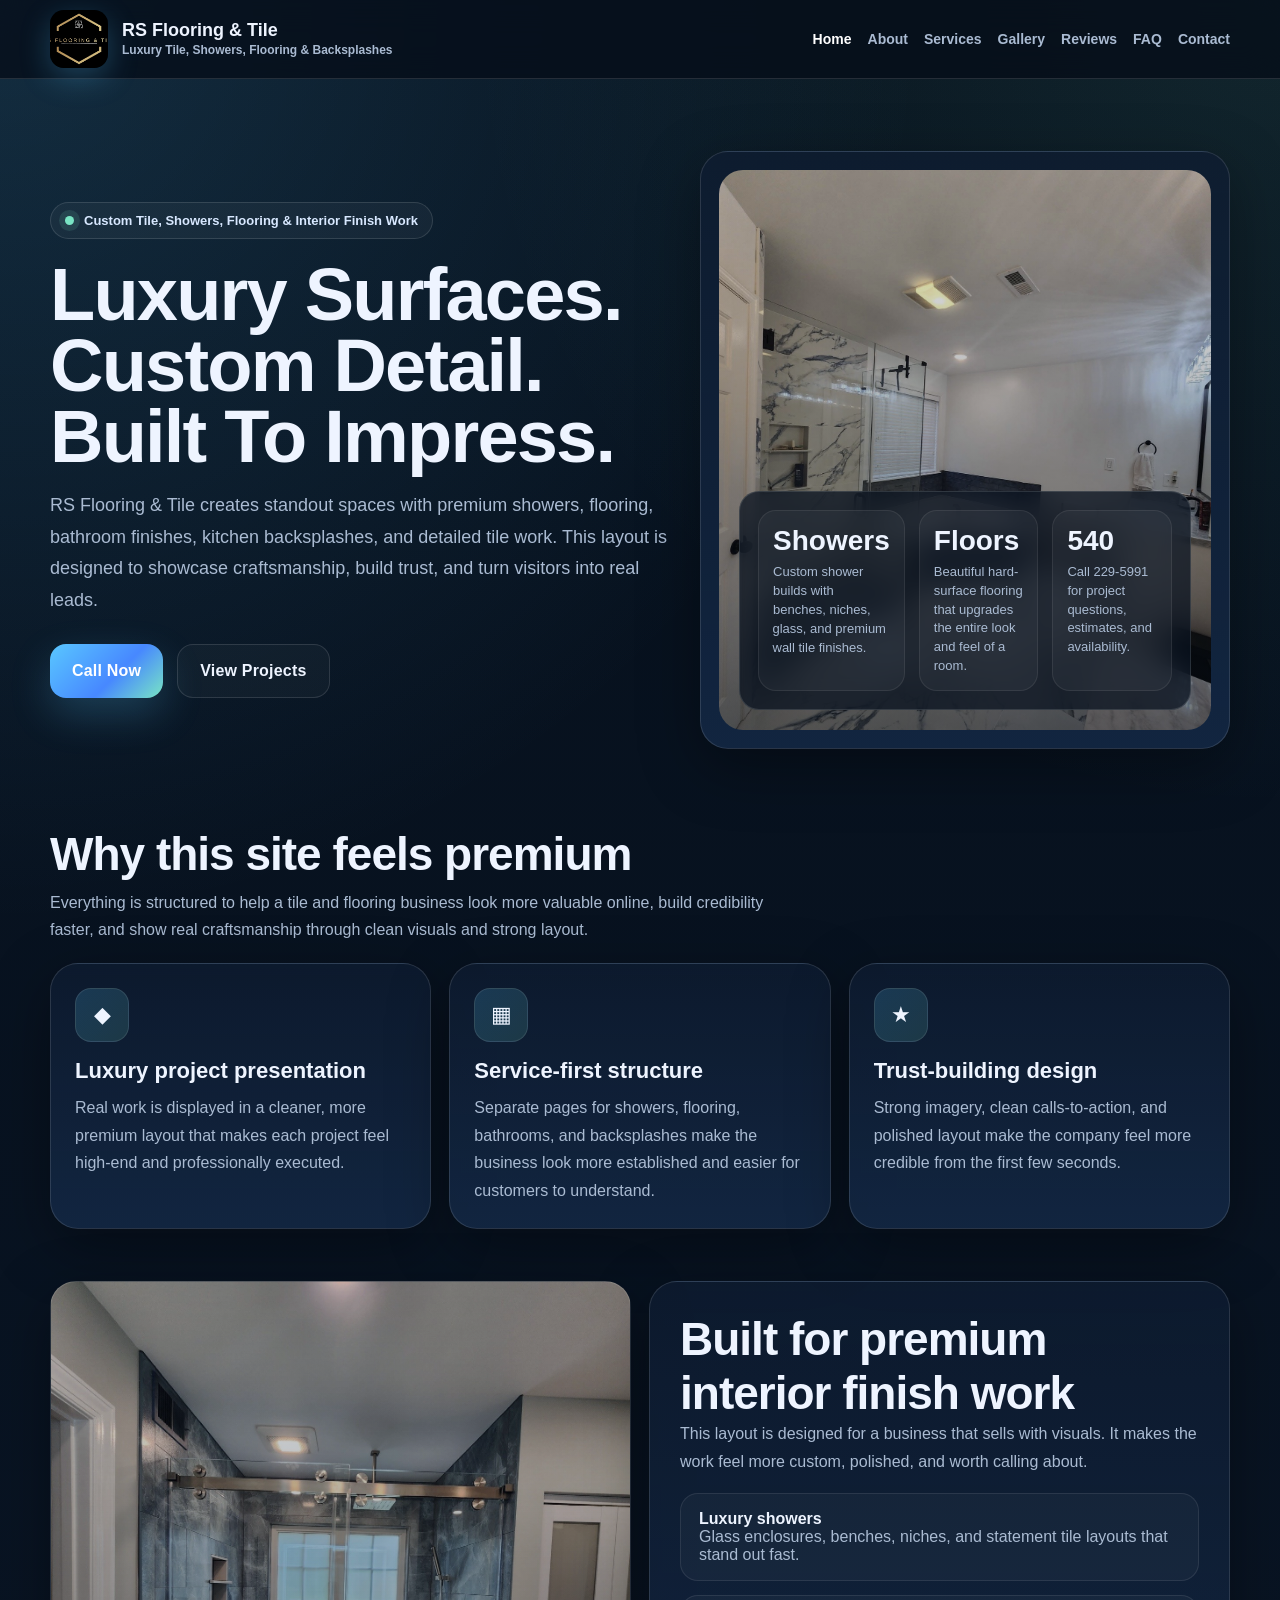
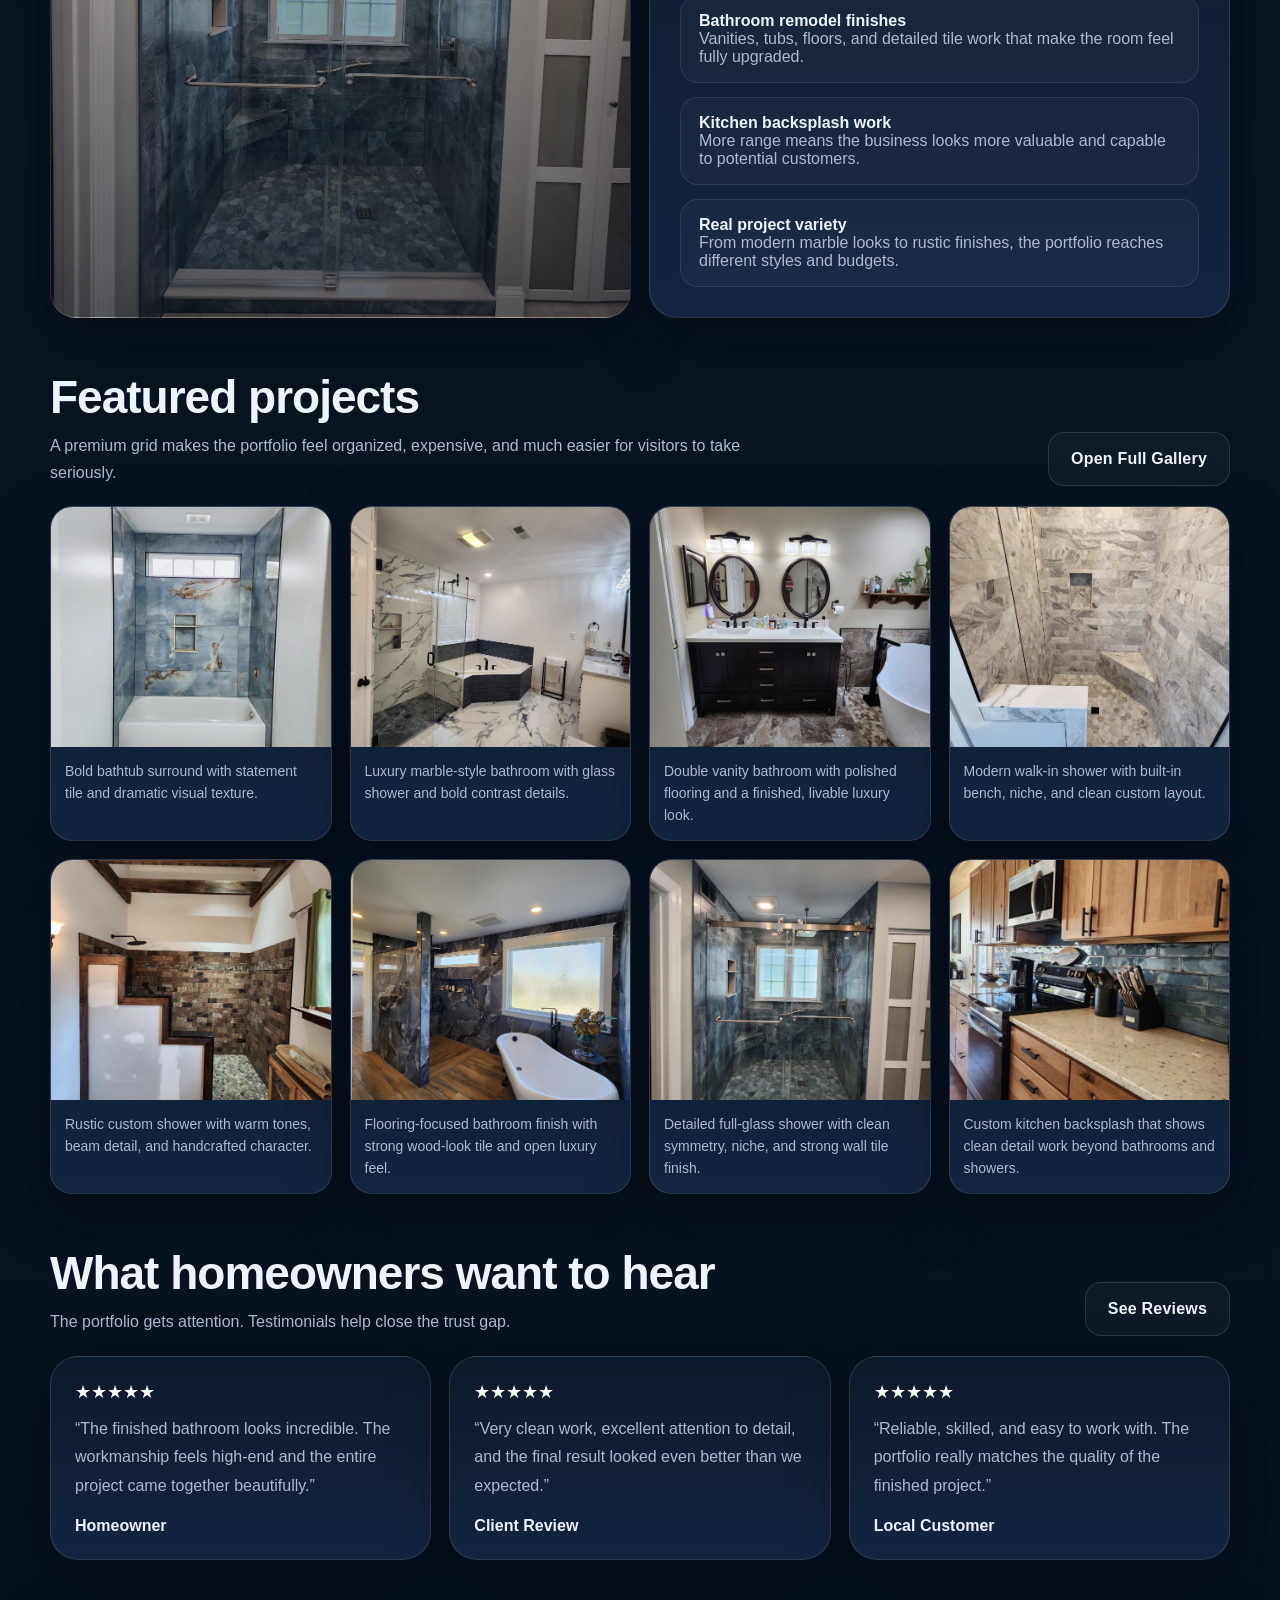
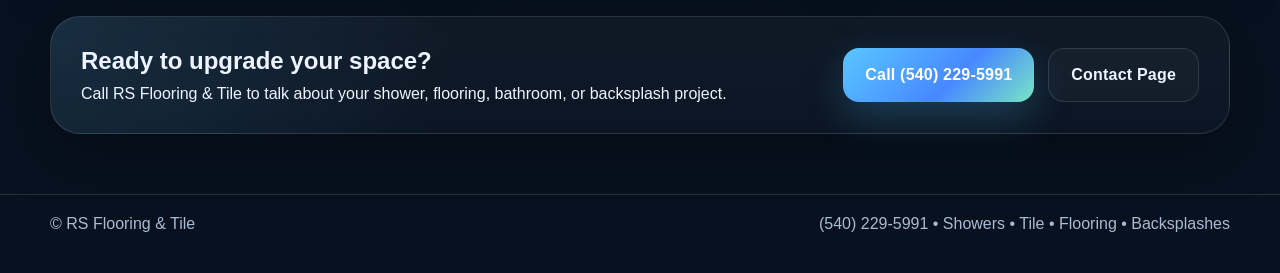
==== commit 45d95a42: "Add files via upload" ====
--- a/index.html
+++ b/index.html
@@ -3,186 +3,460 @@
 <head>
   <meta charset="UTF-8" />
   <meta name="viewport" content="width=device-width, initial-scale=1.0" />
-  <title>Prime Site Developer Demo</title>
-  <meta name="description" content="Premium flooring and tile website demo for RS Flooring & Tile." />
+  <title>RS Flooring & Tile</title>
+  <meta name="description" content="Premium flooring and tile website for RS Flooring & Tile." />
   <style>
     :root{
-      --bg:#0a0a0b;
-      --bg2:#141416;
-      --panel:#111214;
-      --panel2:#18191d;
-      --line:rgba(255,255,255,.09);
-      --text:#f5f3ee;
-      --muted:#bcb4a7;
-      --gold:#d7b26d;
-      --gold2:#f0d39d;
-      --shadow:0 20px 60px rgba(0,0,0,.35);
+      --bg:#07111f;
+      --bg2:#0c1b30;
+      --panel:rgba(14,28,49,.78);
+      --panel2:rgba(19,39,67,.92);
+      --line:rgba(255,255,255,.12);
+      --text:#eef4ff;
+      --muted:#aabbd2;
+      --accent:#59c7ff;
+      --accent2:#79e5c4;
+      --shadow:0 18px 60px rgba(0,0,0,.35);
+      --radius:22px;
       --max:1180px;
-      --radius:24px;
-    }
+    }
+
     *{box-sizing:border-box}
     html{scroll-behavior:smooth}
+
     body{
       margin:0;
-      font-family:Arial,Helvetica,sans-serif;
+      font-family:Arial, Helvetica, sans-serif;
       color:var(--text);
       background:
-        radial-gradient(circle at top left, rgba(215,178,109,.10), transparent 24%),
-        linear-gradient(180deg,#070708 0%, #0e0f11 45%, #0a0a0b 100%);
-    }
+        radial-gradient(circle at top left, rgba(89,199,255,.16), transparent 25%),
+        radial-gradient(circle at top right, rgba(121,229,196,.10), transparent 22%),
+        linear-gradient(180deg,#06101c 0%,#091423 50%,#07111f 100%);
+    }
+
     a{text-decoration:none;color:inherit}
     img{max-width:100%;display:block}
-    .container{width:min(calc(100% - 32px),var(--max));margin:auto}
+
+    .container{
+      width:min(calc(100% - 32px),var(--max));
+      margin:auto;
+    }
+
     .topbar{
-      position:sticky;top:0;z-index:50;
-      background:rgba(10,10,11,.82);
-      backdrop-filter:blur(14px);
+      position:sticky;
+      top:0;
+      z-index:100;
+      background:rgba(6,14,25,.78);
+      backdrop-filter:blur(16px);
       border-bottom:1px solid var(--line);
     }
+
     .nav{
-      min-height:84px;display:flex;align-items:center;justify-content:space-between;gap:24px;
-    }
-    .brand{display:flex;align-items:center;gap:16px}
-    .brand img{width:170px;max-width:42vw}
-    .nav-links{display:flex;flex-wrap:wrap;gap:16px}
-    .nav-links a{color:var(--muted);font-weight:700;font-size:14px}
-    .nav-links a:hover,.nav-links a.active{color:#fff}
-    .hero{padding:60px 0 38px}
+      min-height:78px;
+      display:flex;
+      align-items:center;
+      justify-content:space-between;
+      gap:20px;
+    }
+
+    .brand{
+      display:flex;
+      align-items:center;
+      gap:14px;
+      font-weight:800;
+    }
+
+    .brand img{
+      width:58px;
+      height:58px;
+      object-fit:cover;
+      border-radius:14px;
+      box-shadow:0 10px 30px rgba(89,199,255,.25);
+    }
+
+    .brand-text{
+      line-height:1.1;
+    }
+
+    .brand-text strong{
+      display:block;
+      font-size:18px;
+    }
+
+    .brand-text span{
+      display:block;
+      font-size:12px;
+      color:var(--muted);
+      font-weight:700;
+      margin-top:4px;
+    }
+
+    .nav-links{
+      display:flex;
+      flex-wrap:wrap;
+      gap:16px;
+      align-items:center;
+    }
+
+    .nav-links a{
+      color:var(--muted);
+      font-weight:700;
+      font-size:14px;
+      padding:10px 0;
+      transition:.2s ease;
+    }
+
+    .nav-links a:hover,
+    .nav-links a.active{
+      color:#fff;
+    }
+
+    .hero{
+      padding:72px 0 44px;
+    }
+
     .hero-grid{
-      display:grid;grid-template-columns:1.05fr .95fr;gap:24px;align-items:center;
-    }
+      display:grid;
+      grid-template-columns:1.08fr .92fr;
+      gap:28px;
+      align-items:center;
+    }
+
     .eyebrow{
-      display:inline-flex;align-items:center;gap:10px;
-      padding:10px 14px;border-radius:999px;
+      display:inline-flex;
+      align-items:center;
+      gap:10px;
+      padding:10px 14px;
       border:1px solid var(--line);
-      color:var(--gold2);
-      background:rgba(255,255,255,.02);
-      font-size:13px;font-weight:700;
-    }
+      border-radius:999px;
+      color:#d8e8ff;
+      background:rgba(255,255,255,.04);
+      font-size:13px;
+      font-weight:700;
+    }
+
     .dot{
-      width:9px;height:9px;border-radius:50%;
-      background:var(--gold);
-      box-shadow:0 0 0 6px rgba(215,178,109,.10);
-    }
+      width:9px;
+      height:9px;
+      border-radius:50%;
+      background:var(--accent2);
+      box-shadow:0 0 0 6px rgba(121,229,196,.12);
+    }
+
     h1{
       font-size:clamp(42px,7vw,74px);
       line-height:.96;
       margin:20px 0 16px;
       letter-spacing:-1.8px;
     }
+
     .lead{
       color:var(--muted);
-      line-height:1.8;
       font-size:18px;
+      line-height:1.75;
       max-width:720px;
     }
-    .cta-row{display:flex;flex-wrap:wrap;gap:14px;margin-top:28px}
+
+    .cta-row{
+      display:flex;
+      flex-wrap:wrap;
+      gap:14px;
+      margin-top:28px;
+    }
+
     .btn{
-      min-height:54px;padding:0 22px;border-radius:16px;
-      display:inline-flex;align-items:center;justify-content:center;
-      border:1px solid var(--line);font-weight:800;
-      background:rgba(255,255,255,.02);
-      transition:.2s ease;
-    }
-    .btn:hover{transform:translateY(-2px)}
+      display:inline-flex;
+      align-items:center;
+      justify-content:center;
+      min-height:54px;
+      padding:0 22px;
+      border-radius:16px;
+      border:1px solid var(--line);
+      font-weight:800;
+      letter-spacing:.2px;
+      transition:.22s ease;
+      background:rgba(255,255,255,.03);
+    }
+
+    .btn:hover{
+      transform:translateY(-2px);
+    }
+
     .btn-primary{
-      color:#111;
+      background:linear-gradient(135deg,var(--accent),#4788ff 58%,var(--accent2));
+      color:#fff;
       border:none;
-      background:linear-gradient(135deg,var(--gold),var(--gold2));
-      box-shadow:0 16px 40px rgba(215,178,109,.20);
-    }
-    .hero-card,.card{
+      box-shadow:0 16px 40px rgba(89,199,255,.22);
+    }
+
+    .hero-card,
+    .card{
       border:1px solid var(--line);
       background:linear-gradient(180deg,var(--panel),var(--panel2));
       border-radius:28px;
       box-shadow:var(--shadow);
     }
-    .hero-card{padding:16px}
-    .hero-photo{
-      min-height:560px;border-radius:22px;overflow:hidden;position:relative;
+
+    .hero-card{
+      padding:18px;
+    }
+
+    .photo{
+      min-height:560px;
+      border-radius:24px;
       background:
-        linear-gradient(180deg,rgba(0,0,0,.10),rgba(0,0,0,.45)),
-        url('0F54E872-07F3-472D-A6A2-204EFA304BF5.jpeg') center/cover no-repeat;
-    }
-    .overlay{
-      position:absolute;left:18px;right:18px;bottom:18px;
-      padding:18px;border-radius:20px;
-      background:rgba(10,10,11,.72);
+        linear-gradient(180deg, rgba(5,12,22,.08), rgba(5,12,22,.56)),
+        url('project2.jpeg') center/cover no-repeat;
+      position:relative;
+      overflow:hidden;
+    }
+
+    .glass{
+      position:absolute;
+      left:20px;
+      right:20px;
+      bottom:20px;
+      padding:18px;
+      border-radius:20px;
+      background:rgba(7,17,31,.72);
+      border:1px solid rgba(255,255,255,.12);
+      backdrop-filter:blur(14px);
+    }
+
+    .glass-grid{
+      display:grid;
+      grid-template-columns:repeat(3,1fr);
+      gap:14px;
+    }
+
+    .stat{
+      padding:14px;
+      border-radius:18px;
+      background:rgba(255,255,255,.04);
       border:1px solid rgba(255,255,255,.08);
-      backdrop-filter:blur(10px);
-    }
-    .stats{display:grid;grid-template-columns:repeat(3,1fr);gap:12px}
-    .stat{
-      padding:14px;border-radius:18px;
-      background:rgba(255,255,255,.03);
-      border:1px solid rgba(255,255,255,.06);
-    }
-    .stat h3{margin:0 0 6px;font-size:26px;color:var(--gold2)}
-    .stat p{margin:0;color:var(--muted);font-size:13px;line-height:1.5}
-    .section{padding:26px 0 16px}
+    }
+
+    .stat h3{
+      margin:0 0 6px;
+      font-size:28px;
+    }
+
+    .stat p{
+      margin:0;
+      color:var(--muted);
+      font-size:13px;
+      line-height:1.45;
+    }
+
+    .section{
+      padding:34px 0 18px;
+    }
+
     .section-head{
-      display:flex;justify-content:space-between;align-items:end;gap:20px;margin-bottom:20px;
-    }
+      display:flex;
+      justify-content:space-between;
+      gap:20px;
+      align-items:end;
+      margin-bottom:20px;
+    }
+
     .section h2{
       margin:0;
       font-size:clamp(28px,5vw,46px);
       letter-spacing:-1px;
     }
-    .sub{margin:10px 0 0;color:var(--muted);line-height:1.75;max-width:760px}
-    .cards{display:grid;grid-template-columns:repeat(3,1fr);gap:18px}
-    .card{padding:24px}
+
+    .section p.sub{
+      margin:8px 0 0;
+      color:var(--muted);
+      max-width:760px;
+      line-height:1.7;
+    }
+
+    .cards{
+      display:grid;
+      grid-template-columns:repeat(3,1fr);
+      gap:18px;
+    }
+
+    .card{
+      padding:24px;
+    }
+
     .icon{
-      width:54px;height:54px;border-radius:16px;
-      display:grid;place-items:center;
-      margin-bottom:14px;
-      color:#111;font-size:22px;font-weight:900;
-      background:linear-gradient(135deg,var(--gold),var(--gold2));
-    }
-    .card h3{margin:0 0 10px;font-size:22px}
-    .card p{margin:0;color:var(--muted);line-height:1.75}
-    .split{display:grid;grid-template-columns:1fr 1fr;gap:18px}
-    .image-panel{
-      min-height:470px;border-radius:28px;overflow:hidden;
-      border:1px solid var(--line);box-shadow:var(--shadow);
+      width:54px;
+      height:54px;
+      border-radius:16px;
+      display:grid;
+      place-items:center;
+      margin-bottom:16px;
+      background:linear-gradient(135deg,rgba(89,199,255,.18),rgba(121,229,196,.14));
+      border:1px solid rgba(255,255,255,.1);
+      font-size:22px;
+    }
+
+    .card h3{
+      margin:0 0 10px;
+      font-size:22px;
+    }
+
+    .card p{
+      margin:0;
+      color:var(--muted);
+      line-height:1.72;
+    }
+
+    .split{
+      display:grid;
+      grid-template-columns:1fr 1fr;
+      gap:18px;
+    }
+
+    .dark-panel{
+      border:1px solid var(--line);
+      border-radius:26px;
+      overflow:hidden;
+      box-shadow:var(--shadow);
+    }
+
+    .split-photo{
+      min-height:440px;
       background:
-        linear-gradient(180deg,rgba(0,0,0,.12),rgba(0,0,0,.42)),
-        url('B80AA89D-10CE-4317-A3F5-78DEE94B3516.jpeg') center/cover no-repeat;
-    }
-    .list{display:grid;gap:14px;margin-top:18px}
+        linear-gradient(180deg, rgba(7,17,31,.12), rgba(7,17,31,.56)),
+        url('project7.jpeg') center/cover no-repeat;
+    }
+
+    .list{
+      display:grid;
+      gap:14px;
+      margin-top:18px;
+    }
+
     .list-item{
-      padding:16px 18px;border-radius:18px;
-      border:1px solid rgba(255,255,255,.07);
-      background:rgba(255,255,255,.02);
-    }
-    .gallery-grid{display:grid;grid-template-columns:repeat(4,1fr);gap:16px}
+      padding:16px 18px;
+      border-radius:18px;
+      border:1px solid rgba(255,255,255,.09);
+      background:rgba(255,255,255,.03);
+    }
+
+    .gallery-grid{
+      display:grid;
+      grid-template-columns:repeat(4,1fr);
+      gap:18px;
+    }
+
     .gallery-item{
       border:1px solid var(--line);
-      border-radius:22px;overflow:hidden;
-      background:#101114;box-shadow:var(--shadow);
-    }
-    .gallery-item img{height:240px;width:100%;object-fit:cover}
-    .gallery-item div{padding:14px;color:var(--muted);font-size:14px}
-    .review-grid{display:grid;grid-template-columns:repeat(3,1fr);gap:18px}
-    .stars{font-size:18px;color:var(--gold2);margin-bottom:12px}
+      background:linear-gradient(180deg,var(--panel),var(--panel2));
+      border-radius:22px;
+      overflow:hidden;
+      box-shadow:var(--shadow);
+      transition:.25s ease;
+    }
+
+    .gallery-item:hover{
+      transform:translateY(-4px);
+    }
+
+    .gallery-item img{
+      width:100%;
+      height:240px;
+      object-fit:cover;
+      display:block;
+    }
+
+    .gallery-item div{
+      padding:14px;
+      color:var(--muted);
+      font-size:14px;
+      line-height:1.55;
+    }
+
+    .review-grid{
+      display:grid;
+      grid-template-columns:repeat(3,1fr);
+      gap:18px;
+    }
+
+    .review{
+      padding:24px;
+    }
+
+    .stars{
+      font-size:18px;
+      margin-bottom:12px;
+      color:#fff;
+    }
+
+    .review p{
+      color:var(--muted);
+      line-height:1.8;
+      margin:0 0 16px;
+    }
+
+    .review strong{
+      display:block;
+    }
+
     .cta{
-      margin:34px 0 60px;padding:30px;border-radius:30px;
+      margin:38px 0 60px;
       border:1px solid var(--line);
+      border-radius:30px;
+      padding:30px;
       background:
-        radial-gradient(circle at top left, rgba(215,178,109,.10), transparent 30%),
-        linear-gradient(180deg, rgba(255,255,255,.03), rgba(255,255,255,.015));
+        radial-gradient(circle at top left, rgba(89,199,255,.12), transparent 34%),
+        linear-gradient(180deg, rgba(255,255,255,.04), rgba(255,255,255,.02));
       box-shadow:var(--shadow);
     }
+
     .cta-inner{
-      display:flex;justify-content:space-between;align-items:center;gap:24px;
-    }
+      display:flex;
+      justify-content:space-between;
+      gap:24px;
+      align-items:center;
+    }
+
     .footer{
-      padding:22px 0 40px;border-top:1px solid var(--line);color:var(--muted);
-    }
-    .footer-row{display:flex;justify-content:space-between;gap:20px;flex-wrap:wrap}
+      border-top:1px solid var(--line);
+      color:var(--muted);
+      padding:20px 0 40px;
+    }
+
+    .footer-row{
+      display:flex;
+      justify-content:space-between;
+      gap:20px;
+      flex-wrap:wrap;
+    }
+
     @media (max-width:1000px){
-      .hero-grid,.cards,.split,.review-grid,.gallery-grid{grid-template-columns:1fr}
-      .stats{grid-template-columns:1fr}
-      .section-head,.cta-inner,.footer-row{display:block}
+      .hero-grid,.cards,.split,.review-grid,.gallery-grid{
+        grid-template-columns:1fr;
+      }
+      .glass-grid{
+        grid-template-columns:1fr;
+      }
+      .cta-inner,.section-head,.footer-row{
+        display:block;
+      }
+      .nav{
+        padding:14px 0;
+      }
+    }
+
+    @media (max-width:720px){
+      h1{
+        font-size:46px;
+      }
+      .hero{
+        padding-top:46px;
+      }
+      .photo{
+        min-height:420px;
+      }
+      .gallery-item img{
+        height:220px;
+      }
     }
   </style>
 </head>
@@ -190,8 +464,13 @@
   <header class="topbar">
     <div class="container nav">
       <a class="brand" href="index.html">
-        <img src="96FF7232-22A9-46B4-B3DC-EEF3B6DEE705.jpeg" alt="RS Flooring & Tile logo">
+        <img src="logo.jpeg" alt="RS Flooring & Tile logo">
+        <div class="brand-text">
+          <strong>RS Flooring & Tile</strong>
+          <span>Luxury Tile, Showers, Flooring & Backsplashes</span>
+        </div>
       </a>
+
       <nav class="nav-links">
         <a class="active" href="index.html">Home</a>
         <a href="about.html">About</a>
@@ -208,32 +487,33 @@
     <section class="hero">
       <div class="container hero-grid">
         <div>
-          <div class="eyebrow"><span class="dot"></span> Premium Tile, Showers, Flooring & Finish Work</div>
-          <h1>Luxury Surfaces.<br>Custom Detail.<br>Built To Stand Out.</h1>
+          <div class="eyebrow"><span class="dot"></span> Custom Tile, Showers, Flooring & Interior Finish Work</div>
+          <h1>Luxury Surfaces.<br>Custom Detail.<br>Built To Impress.</h1>
           <p class="lead">
-            RS Flooring & Tile creates impressive interior finishes with custom showers, luxury bathrooms, flooring, tile work, and backsplash installations. Every project is designed to feel clean, custom, and professionally crafted from top to bottom.
+            RS Flooring & Tile creates standout spaces with premium showers, flooring, bathroom finishes, kitchen backsplashes, and detailed tile work. This layout is designed to showcase craftsmanship, build trust, and turn visitors into real leads.
           </p>
+
           <div class="cta-row">
-            <a class="btn btn-primary" href="contact.html">Call For A Quote</a>
+            <a class="btn btn-primary" href="tel:15402295991">Call Now</a>
             <a class="btn" href="gallery.html">View Projects</a>
           </div>
         </div>
 
         <div class="hero-card">
-          <div class="hero-photo">
-            <div class="overlay">
-              <div class="stats">
+          <div class="photo">
+            <div class="glass">
+              <div class="glass-grid">
                 <div class="stat">
                   <h3>Showers</h3>
-                  <p>Luxury shower builds with niches, benches, statement tile, and custom layouts.</p>
+                  <p>Custom shower builds with benches, niches, glass, and premium wall tile finishes.</p>
                 </div>
                 <div class="stat">
                   <h3>Floors</h3>
-                  <p>Beautiful hard-surface upgrades that elevate the whole room.</p>
+                  <p>Beautiful hard-surface flooring that upgrades the entire look and feel of a room.</p>
                 </div>
                 <div class="stat">
                   <h3>540</h3>
-                  <p>Call 229-5991 for quotes, project questions, and availability.</p>
+                  <p>Call 229-5991 for project questions, estimates, and availability.</p>
                 </div>
               </div>
             </div>
@@ -247,26 +527,30 @@
       <div class="container">
         <div class="section-head">
           <div>
-            <h2>What makes the work feel premium</h2>
-            <p class="sub">The photos now show a wider range of craftsmanship — luxury bathrooms, rustic shower design, custom vanities, marble finishes, and backsplash work.</p>
+            <h2>Why this site feels premium</h2>
+            <p class="sub">
+              Everything is structured to help a tile and flooring business look more valuable online, build credibility faster, and show real craftsmanship through clean visuals and strong layout.
+            </p>
           </div>
         </div>
 
         <div class="cards">
           <div class="card">
             <div class="icon">◆</div>
-            <h3>Custom bathrooms</h3>
-            <p>From statement tile and shower builds to vanities and tubs, the finished spaces feel elevated and professionally designed.</p>
-          </div>
+            <h3>Luxury project presentation</h3>
+            <p>Real work is displayed in a cleaner, more premium layout that makes each project feel high-end and professionally executed.</p>
+          </div>
+
           <div class="card">
             <div class="icon">▦</div>
-            <h3>Strong material variety</h3>
-            <p>Rustic tones, marble looks, bold veining, hex patterns, and clean contrast all help show versatility and skill.</p>
-          </div>
+            <h3>Service-first structure</h3>
+            <p>Separate pages for showers, flooring, bathrooms, and backsplashes make the business look more established and easier for customers to understand.</p>
+          </div>
+
           <div class="card">
             <div class="icon">★</div>
-            <h3>More than basic installs</h3>
-            <p>This portfolio looks custom, high-end, and detail-driven — exactly what premium clients want to see before calling.</p>
+            <h3>Trust-building design</h3>
+            <p>Strong imagery, clean calls-to-action, and polished layout make the company feel more credible from the first few seconds.</p>
           </div>
         </div>
       </div>
@@ -274,18 +558,34 @@
 
     <section class="section">
       <div class="container split">
-        <div class="image-panel"></div>
-        <div class="card">
-          <h2 style="margin-top:0;">A portfolio that now sells the business better</h2>
+        <div class="dark-panel split-photo"></div>
+
+        <div class="card" style="padding:30px;">
+          <h2 style="margin-top:0;">Built for premium interior finish work</h2>
           <p class="sub" style="margin-top:0;">
-            With the added photos, RS Flooring & Tile now looks capable of handling not just showers and floors, but full luxury bathroom finishes and polished interior tile detail.
+            This layout is designed for a business that sells with visuals. It makes the work feel more custom, polished, and worth calling about.
           </p>
 
           <div class="list">
-            <div class="list-item"><strong>Luxury shower spaces</strong><br><span style="color:var(--muted);">Custom layouts with glass, benches, niches, and standout wall tile.</span></div>
-            <div class="list-item"><strong>Bathroom remodel finish work</strong><br><span style="color:var(--muted);">Vanities, tubs, floors, and surrounding tile that tie the whole room together.</span></div>
-            <div class="list-item"><strong>Kitchen backsplash capability</strong><br><span style="color:var(--muted);">Tile work that extends beyond bathrooms and gives the site more range.</span></div>
-            <div class="list-item"><strong>Rustic to modern design range</strong><br><span style="color:var(--muted);">A stronger portfolio for reaching different client styles and budgets.</span></div>
+            <div class="list-item">
+              <strong>Luxury showers</strong><br>
+              <span style="color:var(--muted);">Glass enclosures, benches, niches, and statement tile layouts that stand out fast.</span>
+            </div>
+
+            <div class="list-item">
+              <strong>Bathroom remodel finishes</strong><br>
+              <span style="color:var(--muted);">Vanities, tubs, floors, and detailed tile work that make the room feel fully upgraded.</span>
+            </div>
+
+            <div class="list-item">
+              <strong>Kitchen backsplash work</strong><br>
+              <span style="color:var(--muted);">More range means the business looks more valuable and capable to potential customers.</span>
+            </div>
+
+            <div class="list-item">
+              <strong>Real project variety</strong><br>
+              <span style="color:var(--muted);">From modern marble looks to rustic finishes, the portfolio reaches different styles and budgets.</span>
+            </div>
           </div>
         </div>
       </div>
@@ -296,27 +596,52 @@
         <div class="section-head">
           <div>
             <h2>Featured projects</h2>
-            <p class="sub">The homepage gallery now feels fuller and more expensive because it shows more variety in the work.</p>
+            <p class="sub">
+              A premium grid makes the portfolio feel organized, expensive, and much easier for visitors to take seriously.
+            </p>
           </div>
           <a class="btn" href="gallery.html">Open Full Gallery</a>
         </div>
 
         <div class="gallery-grid">
           <div class="gallery-item">
-            <img src="6FB9FB69-9064-444B-9C82-9C59076CC9D0.jpeg" alt="Blue bathtub tile project">
-            <div>Luxury bathtub surround with dramatic stone-look tile</div>
-          </div>
+            <img src="project1.jpeg" alt="Blue bathtub tile">
+            <div>Bold bathtub surround with statement tile and dramatic visual texture.</div>
+          </div>
+
           <div class="gallery-item">
-            <img src="65285AE1-018D-4B91-92CA-BC24BDD10A2C.jpeg" alt="Marble shower">
-            <div>Marble-look shower with bench and built-in niche</div>
-          </div>
+            <img src="project2.jpeg" alt="Marble luxury bathroom">
+            <div>Luxury marble-style bathroom with glass shower and bold contrast details.</div>
+          </div>
+
           <div class="gallery-item">
-            <img src="2F7EB80A-C807-45E2-B131-BF3CDFC32653.jpeg" alt="Bright marble bathroom">
-            <div>Bright luxury bathroom with large-format marble-style tile</div>
-          </div>
+            <img src="project3.jpeg" alt="Double vanity bathroom">
+            <div>Double vanity bathroom with polished flooring and a finished, livable luxury look.</div>
+          </div>
+
           <div class="gallery-item">
-            <img src="FB24378D-CB33-46F7-BE49-DED95C2B99D5.jpeg" alt="Kitchen backsplash">
-            <div>Custom kitchen backsplash with warm cabinetry and clean finish</div>
+            <img src="project4.jpeg" alt="Walk in shower with bench">
+            <div>Modern walk-in shower with built-in bench, niche, and clean custom layout.</div>
+          </div>
+
+          <div class="gallery-item">
+            <img src="project5.jpeg" alt="Rustic wood beam shower">
+            <div>Rustic custom shower with warm tones, beam detail, and handcrafted character.</div>
+          </div>
+
+          <div class="gallery-item">
+            <img src="project6.jpeg" alt="Flooring showcase bathroom">
+            <div>Flooring-focused bathroom finish with strong wood-look tile and open luxury feel.</div>
+          </div>
+
+          <div class="gallery-item">
+            <img src="project7.jpeg" alt="Glass enclosed shower">
+            <div>Detailed full-glass shower with clean symmetry, niche, and strong wall tile finish.</div>
+          </div>
+
+          <div class="gallery-item">
+            <img src="project8.jpeg" alt="Kitchen backsplash">
+            <div>Custom kitchen backsplash that shows clean detail work beyond bathrooms and showers.</div>
           </div>
         </div>
       </div>
@@ -326,26 +651,28 @@
       <div class="container">
         <div class="section-head">
           <div>
-            <h2>What clients want to hear</h2>
-            <p class="sub">Now that the portfolio is stronger, the review section helps back up the quality visually and emotionally.</p>
+            <h2>What homeowners want to hear</h2>
+            <p class="sub">The portfolio gets attention. Testimonials help close the trust gap.</p>
           </div>
           <a class="btn" href="reviews.html">See Reviews</a>
         </div>
 
         <div class="review-grid">
-          <div class="card">
+          <div class="card review">
             <div class="stars">★★★★★</div>
-            <p style="color:var(--muted);line-height:1.8;">“The bathroom looks incredible. The tile, layout, and final finish all feel high-end and professionally done.”</p>
+            <p>“The finished bathroom looks incredible. The workmanship feels high-end and the entire project came together beautifully.”</p>
             <strong>Homeowner</strong>
           </div>
-          <div class="card">
+
+          <div class="card review">
             <div class="stars">★★★★★</div>
-            <p style="color:var(--muted);line-height:1.8;">“Very clean work and great attention to detail. The shower and vanity area came out better than we expected.”</p>
+            <p>“Very clean work, excellent attention to detail, and the final result looked even better than we expected.”</p>
             <strong>Client Review</strong>
           </div>
-          <div class="card">
+
+          <div class="card review">
             <div class="stars">★★★★★</div>
-            <p style="color:var(--muted);line-height:1.8;">“Reliable, skilled, and easy to work with. The finished project speaks for itself.”</p>
+            <p>“Reliable, skilled, and easy to work with. The portfolio really matches the quality of the finished project.”</p>
             <strong>Local Customer</strong>
           </div>
         </div>
@@ -357,8 +684,9 @@
         <div class="cta-inner">
           <div>
             <h2 style="margin:0 0 10px;">Ready to upgrade your space?</h2>
-            <p class="sub" style="margin:0;">Call RS Flooring & Tile to discuss your shower, flooring, tile, or backsplash project and get a quote.</p>
-          </div>
+            <p class="sub" style="margin:0;">Call RS Flooring & Tile to talk about your shower, flooring, bathroom, or backsplash project.</p>
+          </div>
+
           <div class="cta-row" style="margin-top:0;">
             <a class="btn btn-primary" href="tel:15402295991">Call (540) 229-5991</a>
             <a class="btn" href="contact.html">Contact Page</a>
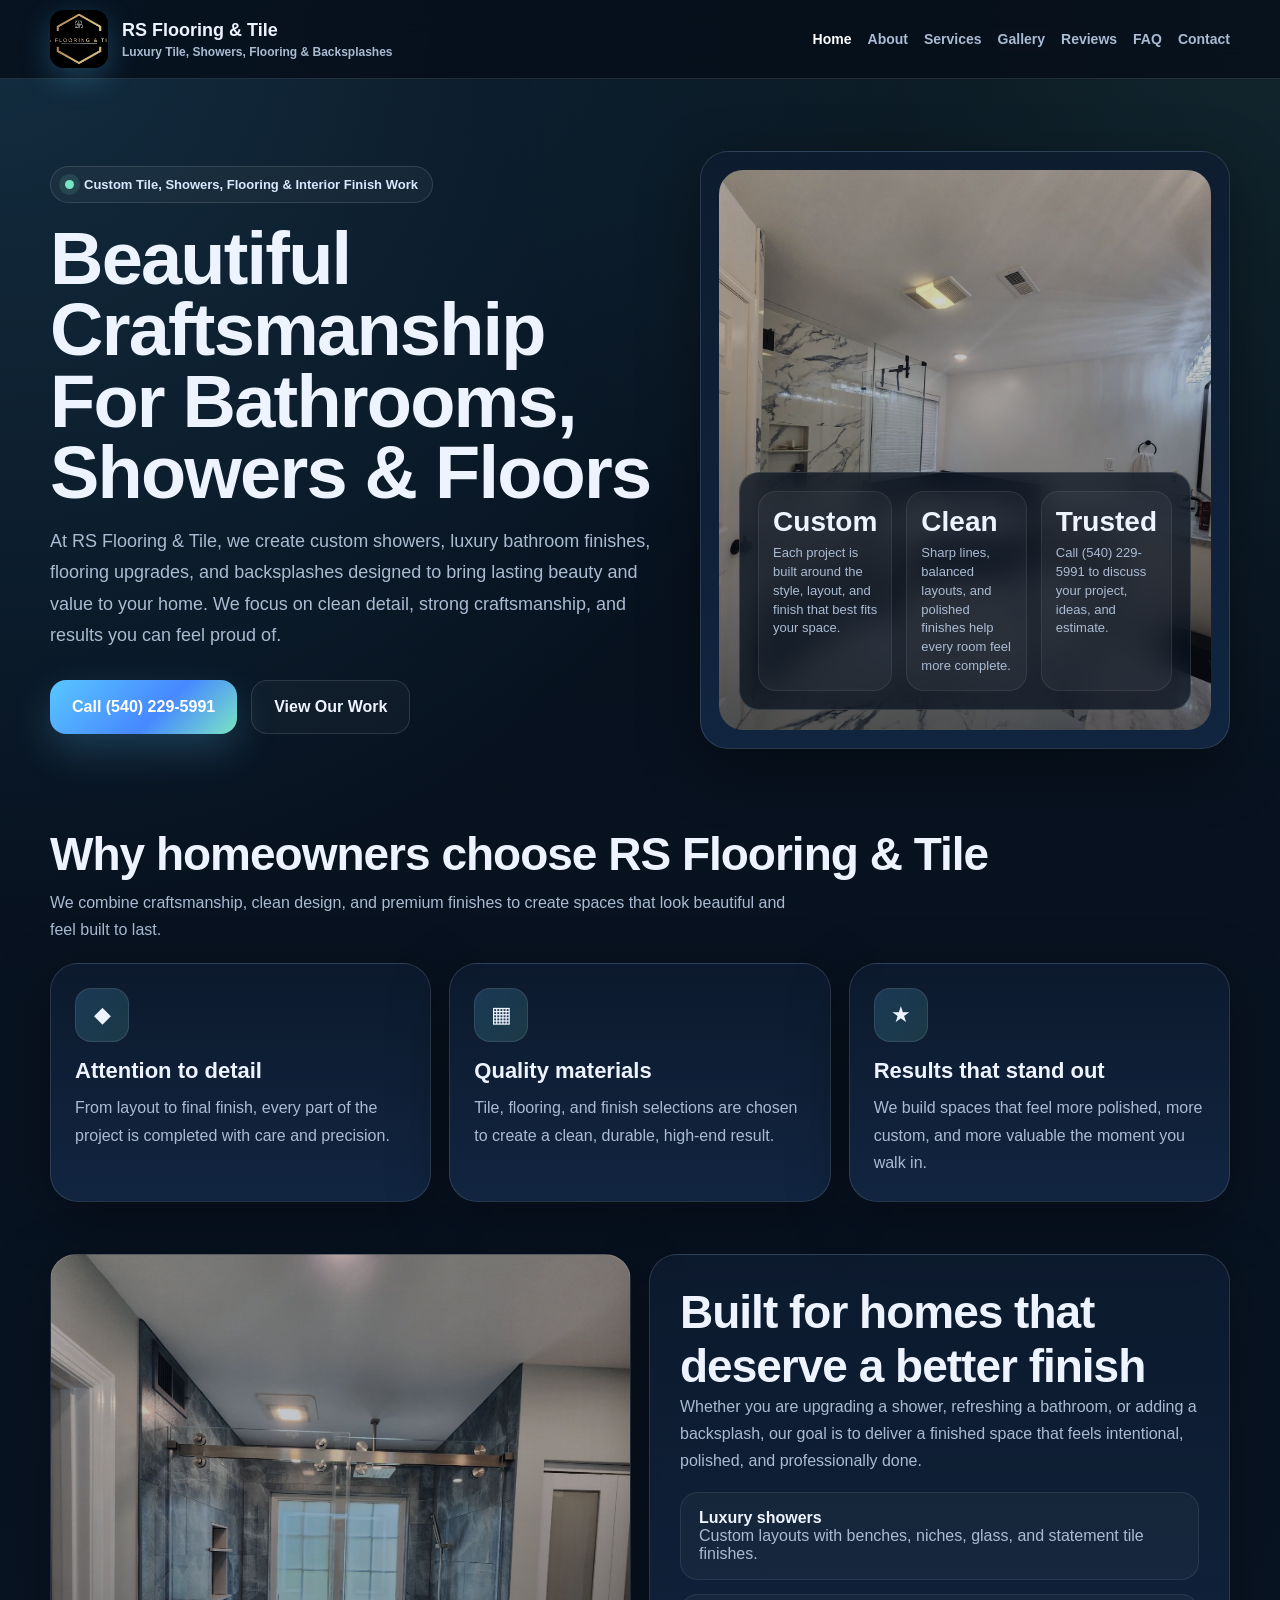
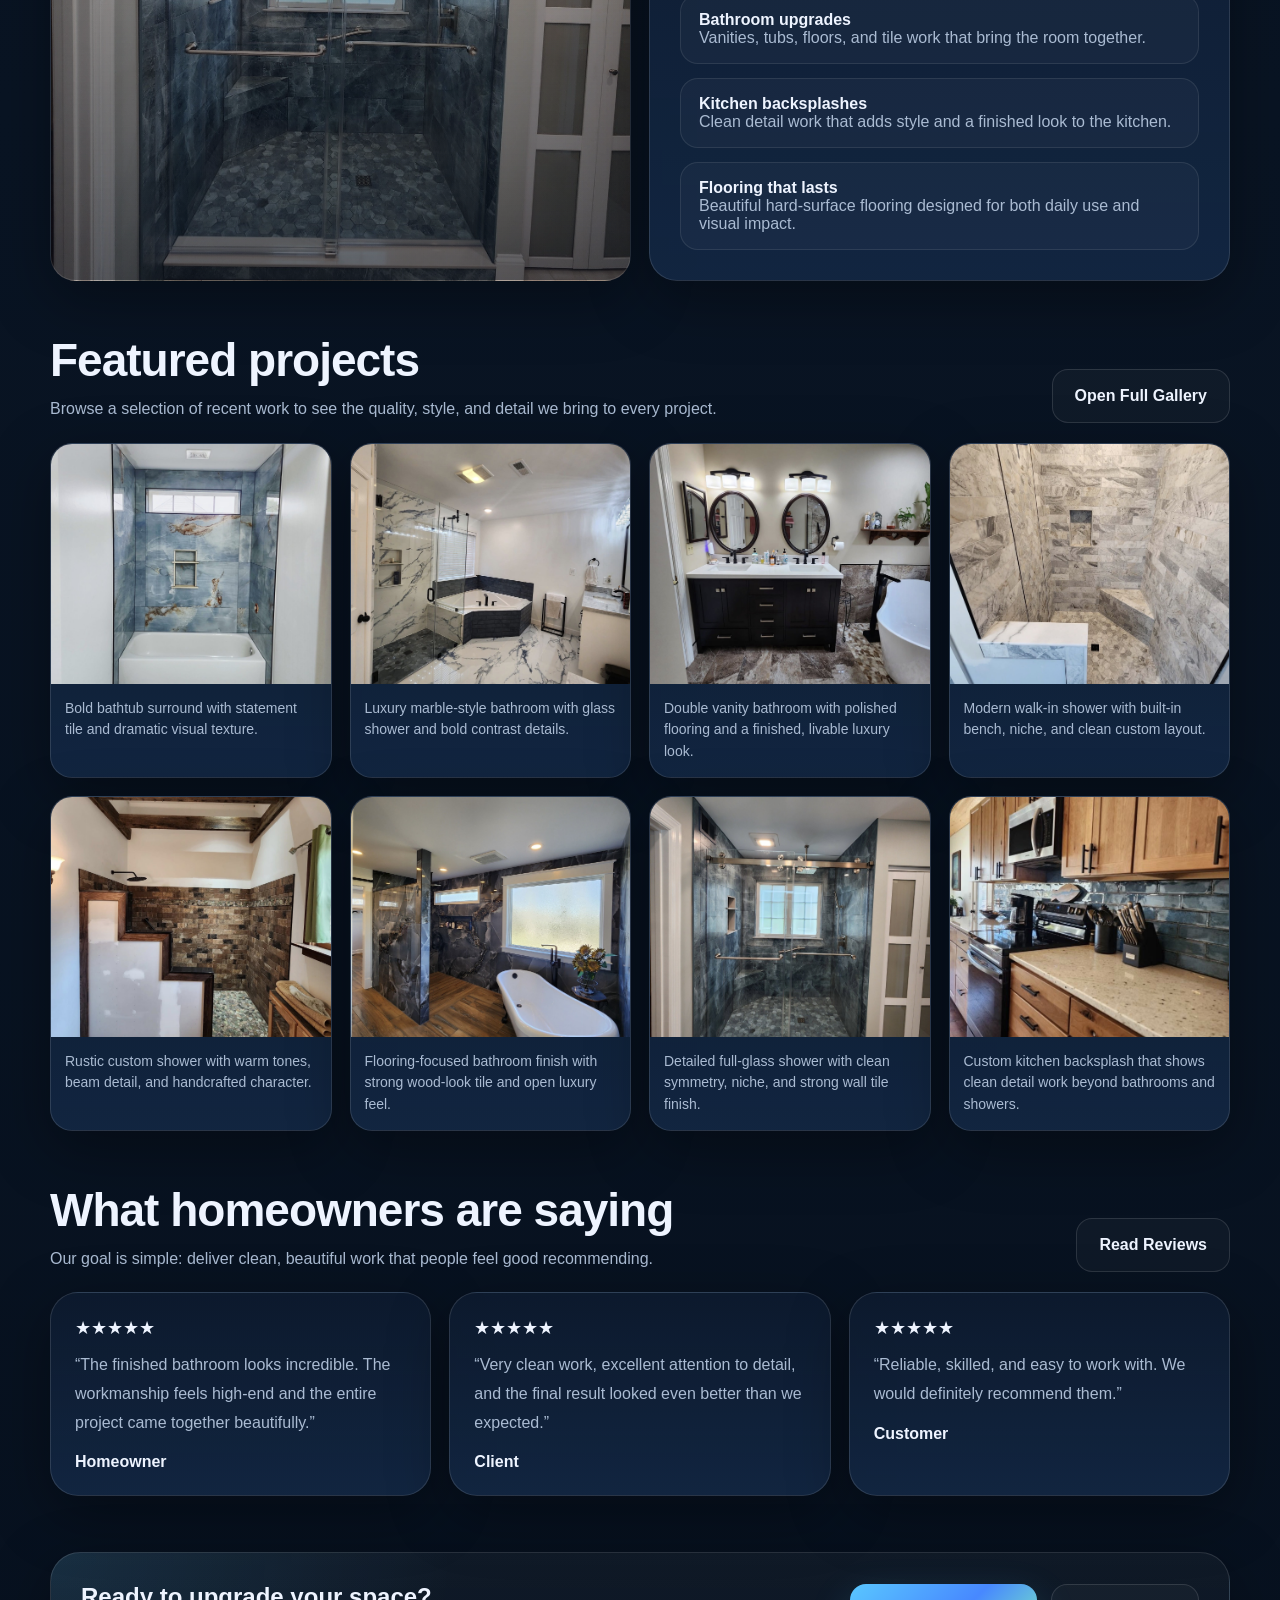
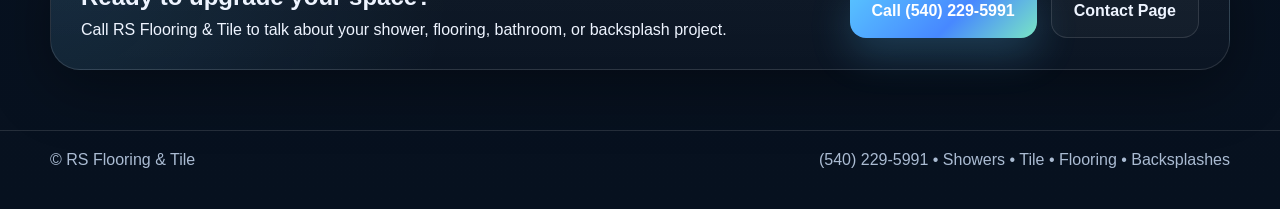
==== commit c4fabb0c: "Add files via upload" ====
--- a/index.html
+++ b/index.html
@@ -4,11 +4,10 @@
   <meta charset="UTF-8" />
   <meta name="viewport" content="width=device-width, initial-scale=1.0" />
   <title>RS Flooring & Tile</title>
-  <meta name="description" content="Premium flooring and tile website for RS Flooring & Tile." />
+  <meta name="description" content="Custom showers, tile, flooring, and backsplashes by RS Flooring & Tile." />
   <style>
     :root{
       --bg:#07111f;
-      --bg2:#0c1b30;
       --panel:rgba(14,28,49,.78);
       --panel2:rgba(19,39,67,.92);
       --line:rgba(255,255,255,.12);
@@ -17,446 +16,145 @@
       --accent:#59c7ff;
       --accent2:#79e5c4;
       --shadow:0 18px 60px rgba(0,0,0,.35);
-      --radius:22px;
       --max:1180px;
     }
-
     *{box-sizing:border-box}
-    html{scroll-behavior:smooth}
-
     body{
       margin:0;
-      font-family:Arial, Helvetica, sans-serif;
+      font-family:Arial,Helvetica,sans-serif;
       color:var(--text);
       background:
         radial-gradient(circle at top left, rgba(89,199,255,.16), transparent 25%),
         radial-gradient(circle at top right, rgba(121,229,196,.10), transparent 22%),
         linear-gradient(180deg,#06101c 0%,#091423 50%,#07111f 100%);
     }
-
     a{text-decoration:none;color:inherit}
     img{max-width:100%;display:block}
-
-    .container{
-      width:min(calc(100% - 32px),var(--max));
-      margin:auto;
-    }
-
+    .container{width:min(calc(100% - 32px),var(--max));margin:auto}
     .topbar{
-      position:sticky;
-      top:0;
-      z-index:100;
+      position:sticky;top:0;z-index:100;
       background:rgba(6,14,25,.78);
       backdrop-filter:blur(16px);
       border-bottom:1px solid var(--line);
     }
-
     .nav{
-      min-height:78px;
-      display:flex;
-      align-items:center;
-      justify-content:space-between;
-      gap:20px;
-    }
-
-    .brand{
-      display:flex;
-      align-items:center;
-      gap:14px;
-      font-weight:800;
-    }
-
+      min-height:78px;display:flex;align-items:center;justify-content:space-between;gap:20px;
+    }
+    .brand{display:flex;align-items:center;gap:14px;font-weight:800}
     .brand img{
-      width:58px;
-      height:58px;
-      object-fit:cover;
-      border-radius:14px;
+      width:58px;height:58px;object-fit:cover;border-radius:14px;
       box-shadow:0 10px 30px rgba(89,199,255,.25);
     }
-
-    .brand-text{
-      line-height:1.1;
-    }
-
-    .brand-text strong{
-      display:block;
-      font-size:18px;
-    }
-
-    .brand-text span{
-      display:block;
-      font-size:12px;
-      color:var(--muted);
-      font-weight:700;
-      margin-top:4px;
-    }
-
-    .nav-links{
-      display:flex;
-      flex-wrap:wrap;
-      gap:16px;
-      align-items:center;
-    }
-
-    .nav-links a{
-      color:var(--muted);
-      font-weight:700;
-      font-size:14px;
-      padding:10px 0;
-      transition:.2s ease;
-    }
-
-    .nav-links a:hover,
-    .nav-links a.active{
-      color:#fff;
-    }
-
-    .hero{
-      padding:72px 0 44px;
-    }
-
-    .hero-grid{
-      display:grid;
-      grid-template-columns:1.08fr .92fr;
-      gap:28px;
-      align-items:center;
-    }
-
+    .brand-text strong{display:block;font-size:18px}
+    .brand-text span{display:block;font-size:12px;color:var(--muted);font-weight:700;margin-top:4px}
+    .nav-links{display:flex;flex-wrap:wrap;gap:16px;align-items:center}
+    .nav-links a{color:var(--muted);font-weight:700;font-size:14px;padding:10px 0}
+    .nav-links a:hover,.nav-links a.active{color:#fff}
+    .hero{padding:72px 0 44px}
+    .hero-grid{display:grid;grid-template-columns:1.08fr .92fr;gap:28px;align-items:center}
     .eyebrow{
-      display:inline-flex;
-      align-items:center;
-      gap:10px;
-      padding:10px 14px;
-      border:1px solid var(--line);
-      border-radius:999px;
-      color:#d8e8ff;
-      background:rgba(255,255,255,.04);
-      font-size:13px;
-      font-weight:700;
-    }
-
+      display:inline-flex;align-items:center;gap:10px;padding:10px 14px;border:1px solid var(--line);
+      border-radius:999px;color:#d8e8ff;background:rgba(255,255,255,.04);font-size:13px;font-weight:700;
+    }
     .dot{
-      width:9px;
-      height:9px;
-      border-radius:50%;
-      background:var(--accent2);
+      width:9px;height:9px;border-radius:50%;background:var(--accent2);
       box-shadow:0 0 0 6px rgba(121,229,196,.12);
     }
-
     h1{
-      font-size:clamp(42px,7vw,74px);
-      line-height:.96;
-      margin:20px 0 16px;
-      letter-spacing:-1.8px;
-    }
-
-    .lead{
-      color:var(--muted);
-      font-size:18px;
-      line-height:1.75;
-      max-width:720px;
-    }
-
-    .cta-row{
-      display:flex;
-      flex-wrap:wrap;
-      gap:14px;
-      margin-top:28px;
-    }
-
+      font-size:clamp(42px,7vw,74px);line-height:.96;margin:20px 0 16px;letter-spacing:-1.8px;
+    }
+    .lead{color:var(--muted);font-size:18px;line-height:1.75;max-width:720px}
+    .cta-row{display:flex;flex-wrap:wrap;gap:14px;margin-top:28px}
     .btn{
-      display:inline-flex;
-      align-items:center;
-      justify-content:center;
-      min-height:54px;
-      padding:0 22px;
-      border-radius:16px;
-      border:1px solid var(--line);
-      font-weight:800;
-      letter-spacing:.2px;
+      display:inline-flex;align-items:center;justify-content:center;min-height:54px;padding:0 22px;
+      border-radius:16px;border:1px solid var(--line);font-weight:800;background:rgba(255,255,255,.03);
       transition:.22s ease;
-      background:rgba(255,255,255,.03);
-    }
-
-    .btn:hover{
-      transform:translateY(-2px);
-    }
-
+    }
+    .btn:hover{transform:translateY(-2px)}
     .btn-primary{
       background:linear-gradient(135deg,var(--accent),#4788ff 58%,var(--accent2));
-      color:#fff;
-      border:none;
-      box-shadow:0 16px 40px rgba(89,199,255,.22);
-    }
-
-    .hero-card,
-    .card{
-      border:1px solid var(--line);
-      background:linear-gradient(180deg,var(--panel),var(--panel2));
-      border-radius:28px;
-      box-shadow:var(--shadow);
-    }
-
-    .hero-card{
-      padding:18px;
-    }
-
+      color:#fff;border:none;box-shadow:0 16px 40px rgba(89,199,255,.22);
+    }
+    .hero-card,.card{
+      border:1px solid var(--line);background:linear-gradient(180deg,var(--panel),var(--panel2));
+      border-radius:28px;box-shadow:var(--shadow);
+    }
+    .hero-card{padding:18px}
     .photo{
-      min-height:560px;
-      border-radius:24px;
+      min-height:560px;border-radius:24px;position:relative;overflow:hidden;
       background:
         linear-gradient(180deg, rgba(5,12,22,.08), rgba(5,12,22,.56)),
         url('project2.jpeg') center/cover no-repeat;
-      position:relative;
-      overflow:hidden;
-    }
-
+    }
     .glass{
-      position:absolute;
-      left:20px;
-      right:20px;
-      bottom:20px;
-      padding:18px;
-      border-radius:20px;
-      background:rgba(7,17,31,.72);
-      border:1px solid rgba(255,255,255,.12);
-      backdrop-filter:blur(14px);
-    }
-
-    .glass-grid{
-      display:grid;
-      grid-template-columns:repeat(3,1fr);
-      gap:14px;
-    }
-
+      position:absolute;left:20px;right:20px;bottom:20px;padding:18px;border-radius:20px;
+      background:rgba(7,17,31,.72);border:1px solid rgba(255,255,255,.12);backdrop-filter:blur(14px);
+    }
+    .glass-grid{display:grid;grid-template-columns:repeat(3,1fr);gap:14px}
     .stat{
-      padding:14px;
-      border-radius:18px;
-      background:rgba(255,255,255,.04);
-      border:1px solid rgba(255,255,255,.08);
-    }
-
-    .stat h3{
-      margin:0 0 6px;
-      font-size:28px;
-    }
-
-    .stat p{
-      margin:0;
-      color:var(--muted);
-      font-size:13px;
-      line-height:1.45;
-    }
-
-    .section{
-      padding:34px 0 18px;
-    }
-
-    .section-head{
-      display:flex;
-      justify-content:space-between;
-      gap:20px;
-      align-items:end;
-      margin-bottom:20px;
-    }
-
-    .section h2{
-      margin:0;
-      font-size:clamp(28px,5vw,46px);
-      letter-spacing:-1px;
-    }
-
-    .section p.sub{
-      margin:8px 0 0;
-      color:var(--muted);
-      max-width:760px;
-      line-height:1.7;
-    }
-
-    .cards{
-      display:grid;
-      grid-template-columns:repeat(3,1fr);
-      gap:18px;
-    }
-
-    .card{
-      padding:24px;
-    }
-
+      padding:14px;border-radius:18px;background:rgba(255,255,255,.04);border:1px solid rgba(255,255,255,.08);
+    }
+    .stat h3{margin:0 0 6px;font-size:28px}
+    .stat p{margin:0;color:var(--muted);font-size:13px;line-height:1.45}
+    .section{padding:34px 0 18px}
+    .section-head{display:flex;justify-content:space-between;gap:20px;align-items:end;margin-bottom:20px}
+    .section h2{margin:0;font-size:clamp(28px,5vw,46px);letter-spacing:-1px}
+    .section p.sub{margin:8px 0 0;color:var(--muted);max-width:760px;line-height:1.7}
+    .cards{display:grid;grid-template-columns:repeat(3,1fr);gap:18px}
+    .card{padding:24px}
     .icon{
-      width:54px;
-      height:54px;
-      border-radius:16px;
-      display:grid;
-      place-items:center;
-      margin-bottom:16px;
+      width:54px;height:54px;border-radius:16px;display:grid;place-items:center;margin-bottom:16px;
       background:linear-gradient(135deg,rgba(89,199,255,.18),rgba(121,229,196,.14));
-      border:1px solid rgba(255,255,255,.1);
-      font-size:22px;
-    }
-
-    .card h3{
-      margin:0 0 10px;
-      font-size:22px;
-    }
-
-    .card p{
-      margin:0;
-      color:var(--muted);
-      line-height:1.72;
-    }
-
-    .split{
-      display:grid;
-      grid-template-columns:1fr 1fr;
-      gap:18px;
-    }
-
+      border:1px solid rgba(255,255,255,.1);font-size:22px;
+    }
+    .card h3{margin:0 0 10px;font-size:22px}
+    .card p{margin:0;color:var(--muted);line-height:1.72}
+    .split{display:grid;grid-template-columns:1fr 1fr;gap:18px}
     .dark-panel{
-      border:1px solid var(--line);
-      border-radius:26px;
-      overflow:hidden;
-      box-shadow:var(--shadow);
-    }
-
+      border:1px solid var(--line);border-radius:26px;overflow:hidden;box-shadow:var(--shadow);
+    }
     .split-photo{
       min-height:440px;
       background:
         linear-gradient(180deg, rgba(7,17,31,.12), rgba(7,17,31,.56)),
         url('project7.jpeg') center/cover no-repeat;
     }
-
-    .list{
-      display:grid;
-      gap:14px;
-      margin-top:18px;
-    }
-
+    .list{display:grid;gap:14px;margin-top:18px}
     .list-item{
-      padding:16px 18px;
-      border-radius:18px;
-      border:1px solid rgba(255,255,255,.09);
-      background:rgba(255,255,255,.03);
-    }
-
-    .gallery-grid{
-      display:grid;
-      grid-template-columns:repeat(4,1fr);
-      gap:18px;
-    }
-
+      padding:16px 18px;border-radius:18px;border:1px solid rgba(255,255,255,.09);background:rgba(255,255,255,.03);
+    }
+    .gallery-grid{display:grid;grid-template-columns:repeat(4,1fr);gap:18px}
     .gallery-item{
-      border:1px solid var(--line);
-      background:linear-gradient(180deg,var(--panel),var(--panel2));
-      border-radius:22px;
-      overflow:hidden;
-      box-shadow:var(--shadow);
-      transition:.25s ease;
-    }
-
-    .gallery-item:hover{
-      transform:translateY(-4px);
-    }
-
-    .gallery-item img{
-      width:100%;
-      height:240px;
-      object-fit:cover;
-      display:block;
-    }
-
-    .gallery-item div{
-      padding:14px;
-      color:var(--muted);
-      font-size:14px;
-      line-height:1.55;
-    }
-
-    .review-grid{
-      display:grid;
-      grid-template-columns:repeat(3,1fr);
-      gap:18px;
-    }
-
-    .review{
-      padding:24px;
-    }
-
-    .stars{
-      font-size:18px;
-      margin-bottom:12px;
-      color:#fff;
-    }
-
-    .review p{
-      color:var(--muted);
-      line-height:1.8;
-      margin:0 0 16px;
-    }
-
-    .review strong{
-      display:block;
-    }
-
+      border:1px solid var(--line);background:linear-gradient(180deg,var(--panel),var(--panel2));
+      border-radius:22px;overflow:hidden;box-shadow:var(--shadow);transition:.25s ease;
+    }
+    .gallery-item:hover{transform:translateY(-4px)}
+    .gallery-item img{width:100%;height:240px;object-fit:cover;display:block}
+    .gallery-item div{padding:14px;color:var(--muted);font-size:14px;line-height:1.55}
+    .review-grid{display:grid;grid-template-columns:repeat(3,1fr);gap:18px}
+    .review{padding:24px}
+    .stars{font-size:18px;margin-bottom:12px}
+    .review p{color:var(--muted);line-height:1.8;margin:0 0 16px}
     .cta{
-      margin:38px 0 60px;
-      border:1px solid var(--line);
-      border-radius:30px;
-      padding:30px;
+      margin:38px 0 60px;border:1px solid var(--line);border-radius:30px;padding:30px;
       background:
         radial-gradient(circle at top left, rgba(89,199,255,.12), transparent 34%),
         linear-gradient(180deg, rgba(255,255,255,.04), rgba(255,255,255,.02));
       box-shadow:var(--shadow);
     }
-
-    .cta-inner{
-      display:flex;
-      justify-content:space-between;
-      gap:24px;
-      align-items:center;
-    }
-
-    .footer{
-      border-top:1px solid var(--line);
-      color:var(--muted);
-      padding:20px 0 40px;
-    }
-
-    .footer-row{
-      display:flex;
-      justify-content:space-between;
-      gap:20px;
-      flex-wrap:wrap;
-    }
-
+    .cta-inner{display:flex;justify-content:space-between;gap:24px;align-items:center}
+    .footer{border-top:1px solid var(--line);color:var(--muted);padding:20px 0 40px}
+    .footer-row{display:flex;justify-content:space-between;gap:20px;flex-wrap:wrap}
     @media (max-width:1000px){
-      .hero-grid,.cards,.split,.review-grid,.gallery-grid{
-        grid-template-columns:1fr;
-      }
-      .glass-grid{
-        grid-template-columns:1fr;
-      }
-      .cta-inner,.section-head,.footer-row{
-        display:block;
-      }
-      .nav{
-        padding:14px 0;
-      }
-    }
-
+      .hero-grid,.cards,.split,.review-grid,.gallery-grid{grid-template-columns:1fr}
+      .glass-grid{grid-template-columns:1fr}
+      .cta-inner,.section-head,.footer-row{display:block}
+      .nav{padding:14px 0}
+    }
     @media (max-width:720px){
-      h1{
-        font-size:46px;
-      }
-      .hero{
-        padding-top:46px;
-      }
-      .photo{
-        min-height:420px;
-      }
-      .gallery-item img{
-        height:220px;
-      }
+      h1{font-size:46px}
+      .photo{min-height:420px}
+      .gallery-item img{height:220px}
     }
   </style>
 </head>
@@ -470,7 +168,6 @@
           <span>Luxury Tile, Showers, Flooring & Backsplashes</span>
         </div>
       </a>
-
       <nav class="nav-links">
         <a class="active" href="index.html">Home</a>
         <a href="about.html">About</a>
@@ -488,14 +185,13 @@
       <div class="container hero-grid">
         <div>
           <div class="eyebrow"><span class="dot"></span> Custom Tile, Showers, Flooring & Interior Finish Work</div>
-          <h1>Luxury Surfaces.<br>Custom Detail.<br>Built To Impress.</h1>
+          <h1>Beautiful Craftsmanship For Bathrooms, Showers & Floors</h1>
           <p class="lead">
-            RS Flooring & Tile creates standout spaces with premium showers, flooring, bathroom finishes, kitchen backsplashes, and detailed tile work. This layout is designed to showcase craftsmanship, build trust, and turn visitors into real leads.
+            At RS Flooring & Tile, we create custom showers, luxury bathroom finishes, flooring upgrades, and backsplashes designed to bring lasting beauty and value to your home. We focus on clean detail, strong craftsmanship, and results you can feel proud of.
           </p>
-
           <div class="cta-row">
-            <a class="btn btn-primary" href="tel:15402295991">Call Now</a>
-            <a class="btn" href="gallery.html">View Projects</a>
+            <a class="btn btn-primary" href="tel:15402295991">Call (540) 229-5991</a>
+            <a class="btn" href="gallery.html">View Our Work</a>
           </div>
         </div>
 
@@ -504,22 +200,21 @@
             <div class="glass">
               <div class="glass-grid">
                 <div class="stat">
-                  <h3>Showers</h3>
-                  <p>Custom shower builds with benches, niches, glass, and premium wall tile finishes.</p>
+                  <h3>Custom</h3>
+                  <p>Each project is built around the style, layout, and finish that best fits your space.</p>
                 </div>
                 <div class="stat">
-                  <h3>Floors</h3>
-                  <p>Beautiful hard-surface flooring that upgrades the entire look and feel of a room.</p>
+                  <h3>Clean</h3>
+                  <p>Sharp lines, balanced layouts, and polished finishes help every room feel more complete.</p>
                 </div>
                 <div class="stat">
-                  <h3>540</h3>
-                  <p>Call 229-5991 for project questions, estimates, and availability.</p>
+                  <h3>Trusted</h3>
+                  <p>Call (540) 229-5991 to discuss your project, ideas, and estimate.</p>
                 </div>
               </div>
             </div>
           </div>
         </div>
-
       </div>
     </section>
 
@@ -527,9 +222,9 @@
       <div class="container">
         <div class="section-head">
           <div>
-            <h2>Why this site feels premium</h2>
+            <h2>Why homeowners choose RS Flooring & Tile</h2>
             <p class="sub">
-              Everything is structured to help a tile and flooring business look more valuable online, build credibility faster, and show real craftsmanship through clean visuals and strong layout.
+              We combine craftsmanship, clean design, and premium finishes to create spaces that look beautiful and feel built to last.
             </p>
           </div>
         </div>
@@ -537,20 +232,18 @@
         <div class="cards">
           <div class="card">
             <div class="icon">◆</div>
-            <h3>Luxury project presentation</h3>
-            <p>Real work is displayed in a cleaner, more premium layout that makes each project feel high-end and professionally executed.</p>
-          </div>
-
+            <h3>Attention to detail</h3>
+            <p>From layout to final finish, every part of the project is completed with care and precision.</p>
+          </div>
           <div class="card">
             <div class="icon">▦</div>
-            <h3>Service-first structure</h3>
-            <p>Separate pages for showers, flooring, bathrooms, and backsplashes make the business look more established and easier for customers to understand.</p>
-          </div>
-
+            <h3>Quality materials</h3>
+            <p>Tile, flooring, and finish selections are chosen to create a clean, durable, high-end result.</p>
+          </div>
           <div class="card">
             <div class="icon">★</div>
-            <h3>Trust-building design</h3>
-            <p>Strong imagery, clean calls-to-action, and polished layout make the company feel more credible from the first few seconds.</p>
+            <h3>Results that stand out</h3>
+            <p>We build spaces that feel more polished, more custom, and more valuable the moment you walk in.</p>
           </div>
         </div>
       </div>
@@ -559,33 +252,16 @@
     <section class="section">
       <div class="container split">
         <div class="dark-panel split-photo"></div>
-
         <div class="card" style="padding:30px;">
-          <h2 style="margin-top:0;">Built for premium interior finish work</h2>
+          <h2 style="margin-top:0;">Built for homes that deserve a better finish</h2>
           <p class="sub" style="margin-top:0;">
-            This layout is designed for a business that sells with visuals. It makes the work feel more custom, polished, and worth calling about.
+            Whether you are upgrading a shower, refreshing a bathroom, or adding a backsplash, our goal is to deliver a finished space that feels intentional, polished, and professionally done.
           </p>
-
           <div class="list">
-            <div class="list-item">
-              <strong>Luxury showers</strong><br>
-              <span style="color:var(--muted);">Glass enclosures, benches, niches, and statement tile layouts that stand out fast.</span>
-            </div>
-
-            <div class="list-item">
-              <strong>Bathroom remodel finishes</strong><br>
-              <span style="color:var(--muted);">Vanities, tubs, floors, and detailed tile work that make the room feel fully upgraded.</span>
-            </div>
-
-            <div class="list-item">
-              <strong>Kitchen backsplash work</strong><br>
-              <span style="color:var(--muted);">More range means the business looks more valuable and capable to potential customers.</span>
-            </div>
-
-            <div class="list-item">
-              <strong>Real project variety</strong><br>
-              <span style="color:var(--muted);">From modern marble looks to rustic finishes, the portfolio reaches different styles and budgets.</span>
-            </div>
+            <div class="list-item"><strong>Luxury showers</strong><br><span style="color:var(--muted);">Custom layouts with benches, niches, glass, and statement tile finishes.</span></div>
+            <div class="list-item"><strong>Bathroom upgrades</strong><br><span style="color:var(--muted);">Vanities, tubs, floors, and tile work that bring the room together.</span></div>
+            <div class="list-item"><strong>Kitchen backsplashes</strong><br><span style="color:var(--muted);">Clean detail work that adds style and a finished look to the kitchen.</span></div>
+            <div class="list-item"><strong>Flooring that lasts</strong><br><span style="color:var(--muted);">Beautiful hard-surface flooring designed for both daily use and visual impact.</span></div>
           </div>
         </div>
       </div>
@@ -597,52 +273,21 @@
           <div>
             <h2>Featured projects</h2>
             <p class="sub">
-              A premium grid makes the portfolio feel organized, expensive, and much easier for visitors to take seriously.
+              Browse a selection of recent work to see the quality, style, and detail we bring to every project.
             </p>
           </div>
           <a class="btn" href="gallery.html">Open Full Gallery</a>
         </div>
 
         <div class="gallery-grid">
-          <div class="gallery-item">
-            <img src="project1.jpeg" alt="Blue bathtub tile">
-            <div>Bold bathtub surround with statement tile and dramatic visual texture.</div>
-          </div>
-
-          <div class="gallery-item">
-            <img src="project2.jpeg" alt="Marble luxury bathroom">
-            <div>Luxury marble-style bathroom with glass shower and bold contrast details.</div>
-          </div>
-
-          <div class="gallery-item">
-            <img src="project3.jpeg" alt="Double vanity bathroom">
-            <div>Double vanity bathroom with polished flooring and a finished, livable luxury look.</div>
-          </div>
-
-          <div class="gallery-item">
-            <img src="project4.jpeg" alt="Walk in shower with bench">
-            <div>Modern walk-in shower with built-in bench, niche, and clean custom layout.</div>
-          </div>
-
-          <div class="gallery-item">
-            <img src="project5.jpeg" alt="Rustic wood beam shower">
-            <div>Rustic custom shower with warm tones, beam detail, and handcrafted character.</div>
-          </div>
-
-          <div class="gallery-item">
-            <img src="project6.jpeg" alt="Flooring showcase bathroom">
-            <div>Flooring-focused bathroom finish with strong wood-look tile and open luxury feel.</div>
-          </div>
-
-          <div class="gallery-item">
-            <img src="project7.jpeg" alt="Glass enclosed shower">
-            <div>Detailed full-glass shower with clean symmetry, niche, and strong wall tile finish.</div>
-          </div>
-
-          <div class="gallery-item">
-            <img src="project8.jpeg" alt="Kitchen backsplash">
-            <div>Custom kitchen backsplash that shows clean detail work beyond bathrooms and showers.</div>
-          </div>
+          <div class="gallery-item"><img src="project1.jpeg" alt="Blue bathtub tile"><div>Bold bathtub surround with statement tile and dramatic visual texture.</div></div>
+          <div class="gallery-item"><img src="project2.jpeg" alt="Marble luxury bathroom"><div>Luxury marble-style bathroom with glass shower and bold contrast details.</div></div>
+          <div class="gallery-item"><img src="project3.jpeg" alt="Double vanity bathroom"><div>Double vanity bathroom with polished flooring and a finished, livable luxury look.</div></div>
+          <div class="gallery-item"><img src="project4.jpeg" alt="Walk in shower with bench"><div>Modern walk-in shower with built-in bench, niche, and clean custom layout.</div></div>
+          <div class="gallery-item"><img src="project5.jpeg" alt="Rustic wood beam shower"><div>Rustic custom shower with warm tones, beam detail, and handcrafted character.</div></div>
+          <div class="gallery-item"><img src="project6.jpeg" alt="Flooring showcase bathroom"><div>Flooring-focused bathroom finish with strong wood-look tile and open luxury feel.</div></div>
+          <div class="gallery-item"><img src="project7.jpeg" alt="Glass enclosed shower"><div>Detailed full-glass shower with clean symmetry, niche, and strong wall tile finish.</div></div>
+          <div class="gallery-item"><img src="project8.jpeg" alt="Kitchen backsplash"><div>Custom kitchen backsplash that shows clean detail work beyond bathrooms and showers.</div></div>
         </div>
       </div>
     </section>
@@ -651,10 +296,10 @@
       <div class="container">
         <div class="section-head">
           <div>
-            <h2>What homeowners want to hear</h2>
-            <p class="sub">The portfolio gets attention. Testimonials help close the trust gap.</p>
-          </div>
-          <a class="btn" href="reviews.html">See Reviews</a>
+            <h2>What homeowners are saying</h2>
+            <p class="sub">Our goal is simple: deliver clean, beautiful work that people feel good recommending.</p>
+          </div>
+          <a class="btn" href="reviews.html">Read Reviews</a>
         </div>
 
         <div class="review-grid">
@@ -663,17 +308,15 @@
             <p>“The finished bathroom looks incredible. The workmanship feels high-end and the entire project came together beautifully.”</p>
             <strong>Homeowner</strong>
           </div>
-
           <div class="card review">
             <div class="stars">★★★★★</div>
             <p>“Very clean work, excellent attention to detail, and the final result looked even better than we expected.”</p>
-            <strong>Client Review</strong>
-          </div>
-
+            <strong>Client</strong>
+          </div>
           <div class="card review">
             <div class="stars">★★★★★</div>
-            <p>“Reliable, skilled, and easy to work with. The portfolio really matches the quality of the finished project.”</p>
-            <strong>Local Customer</strong>
+            <p>“Reliable, skilled, and easy to work with. We would definitely recommend them.”</p>
+            <strong>Customer</strong>
           </div>
         </div>
       </div>
@@ -686,7 +329,6 @@
             <h2 style="margin:0 0 10px;">Ready to upgrade your space?</h2>
             <p class="sub" style="margin:0;">Call RS Flooring & Tile to talk about your shower, flooring, bathroom, or backsplash project.</p>
           </div>
-
           <div class="cta-row" style="margin-top:0;">
             <a class="btn btn-primary" href="tel:15402295991">Call (540) 229-5991</a>
             <a class="btn" href="contact.html">Contact Page</a>
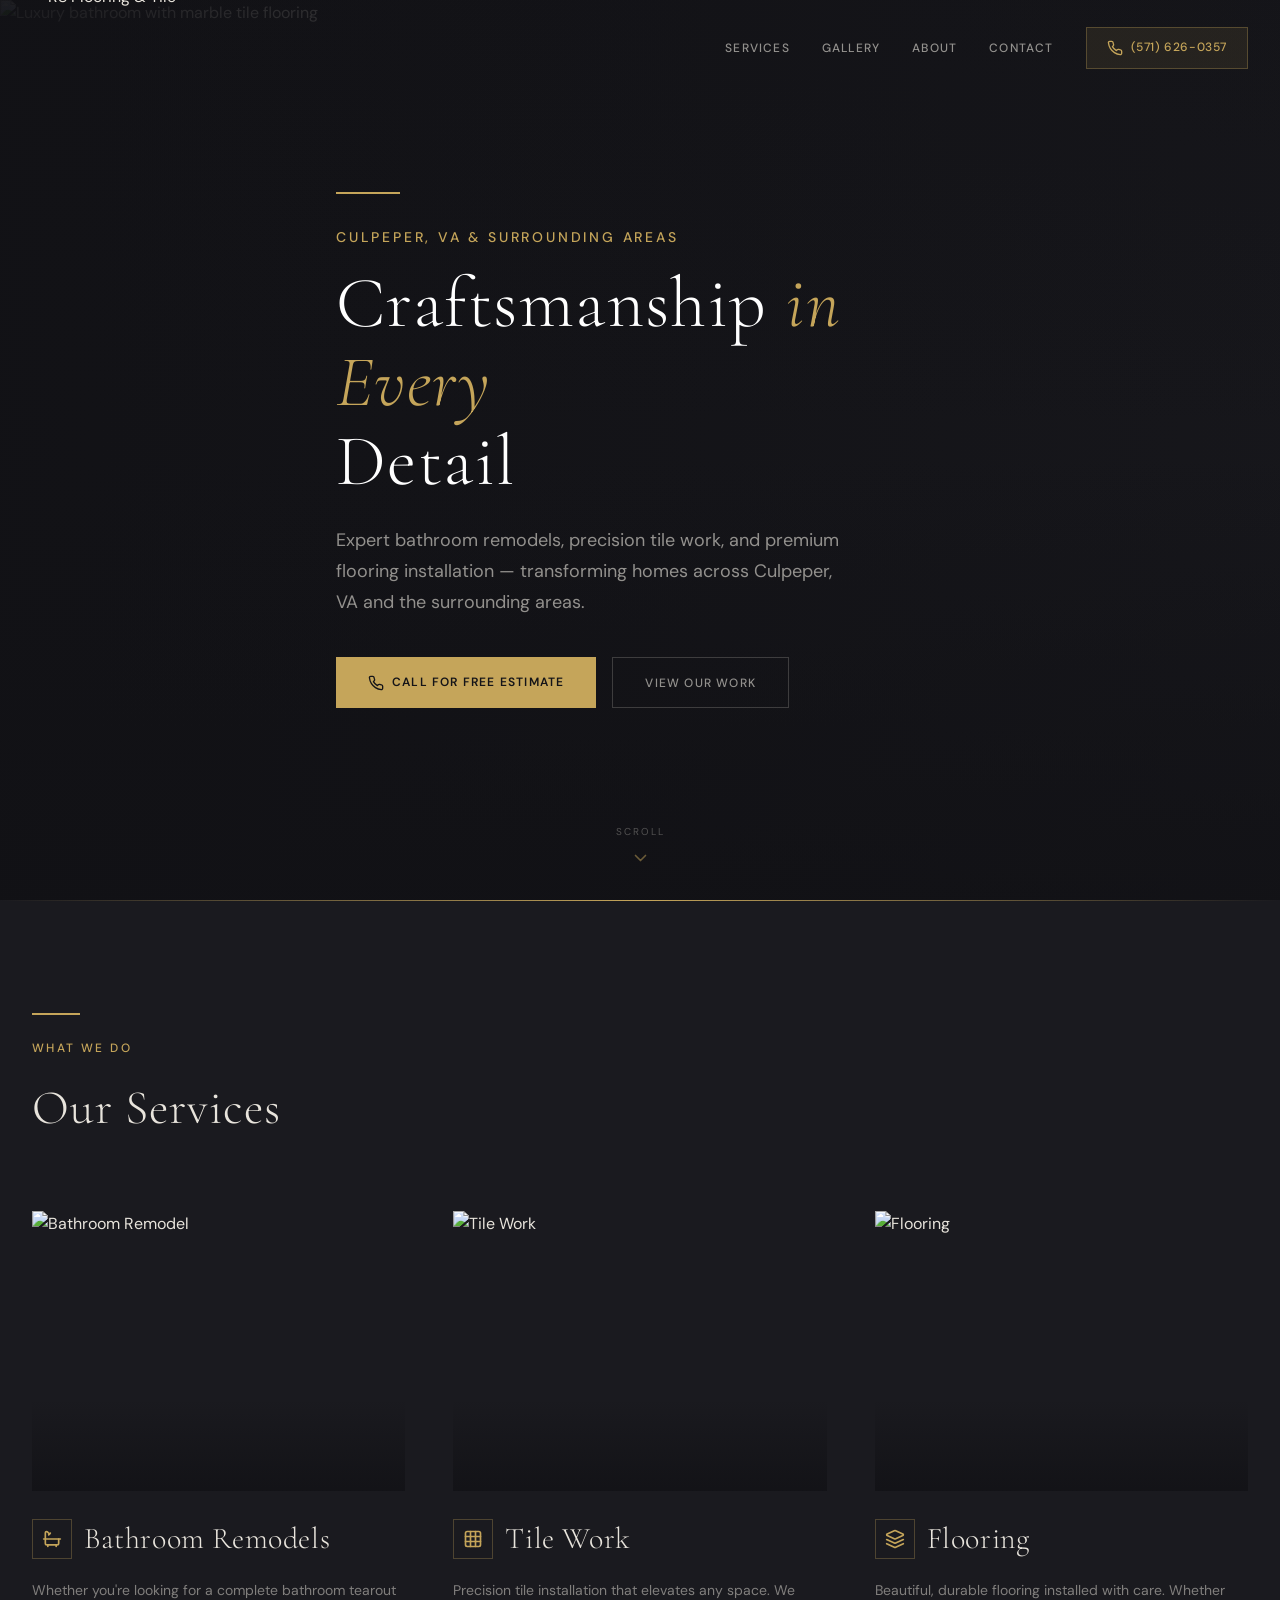
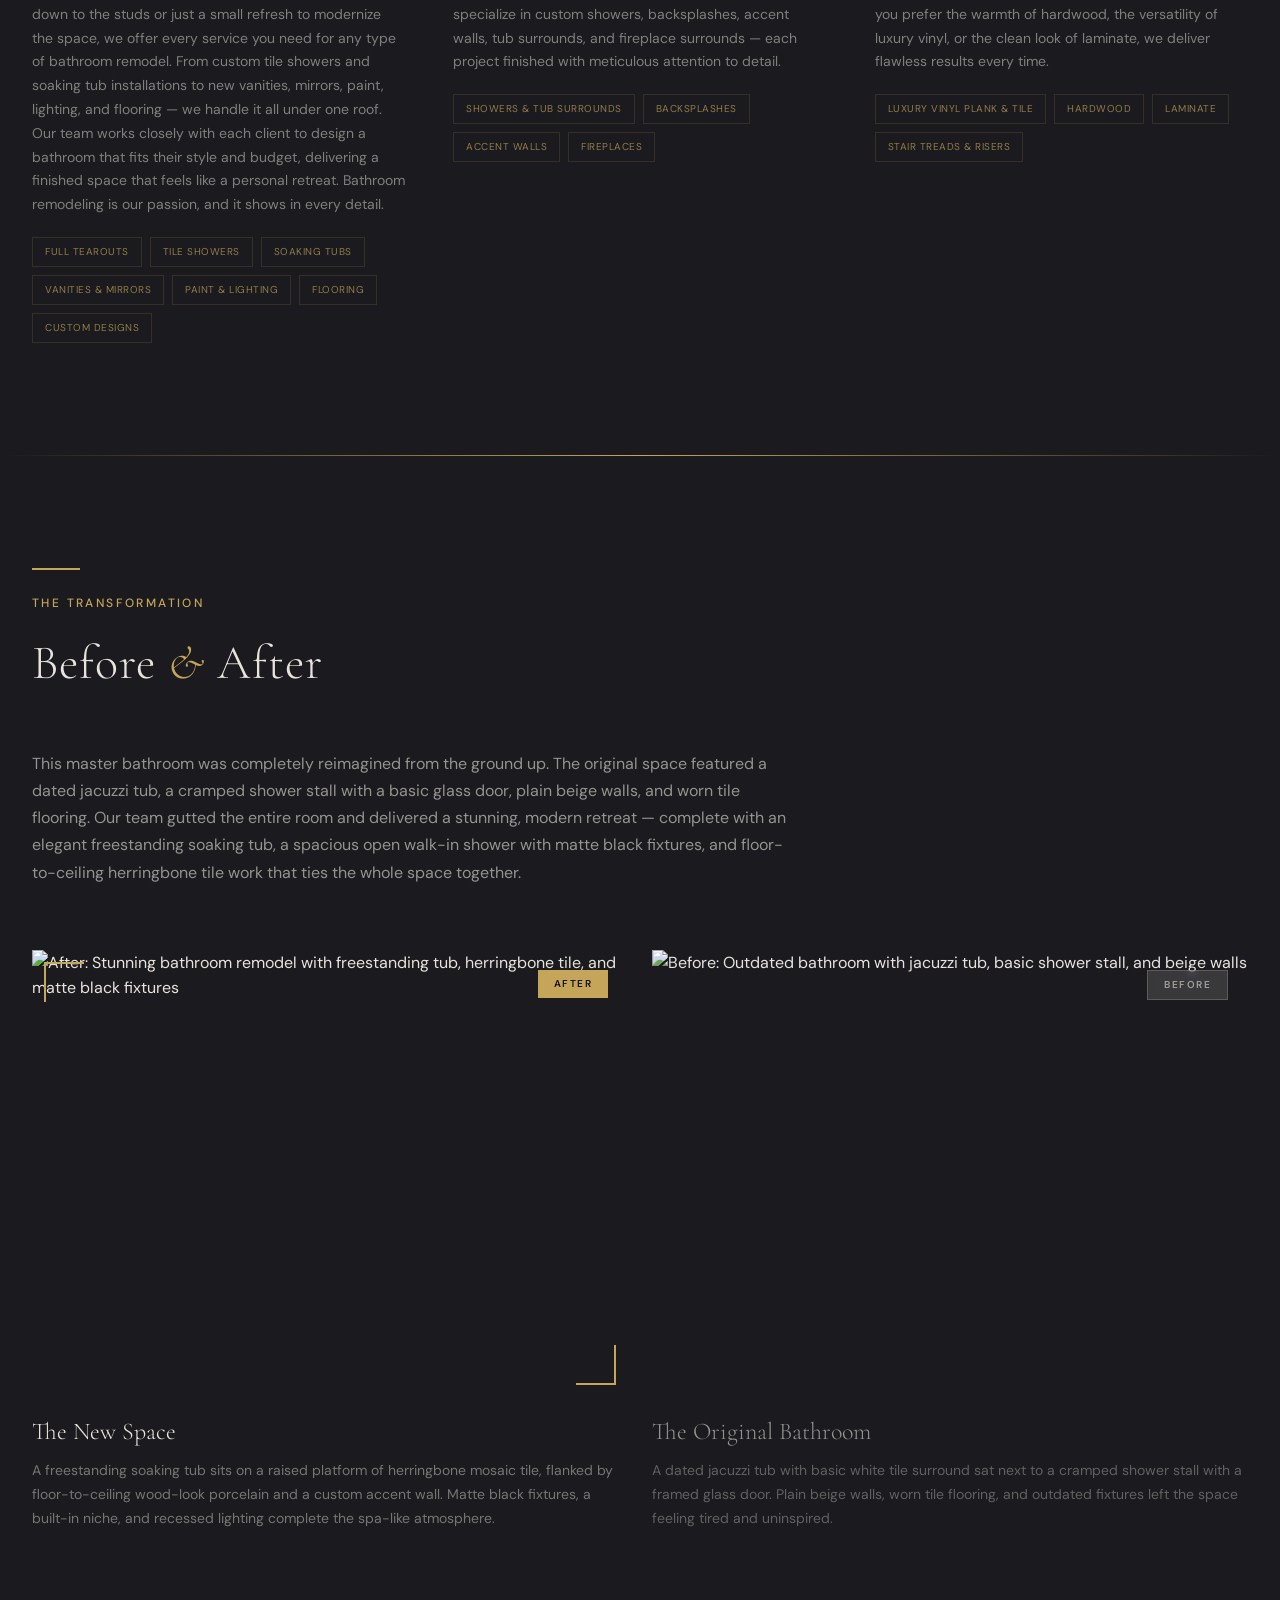
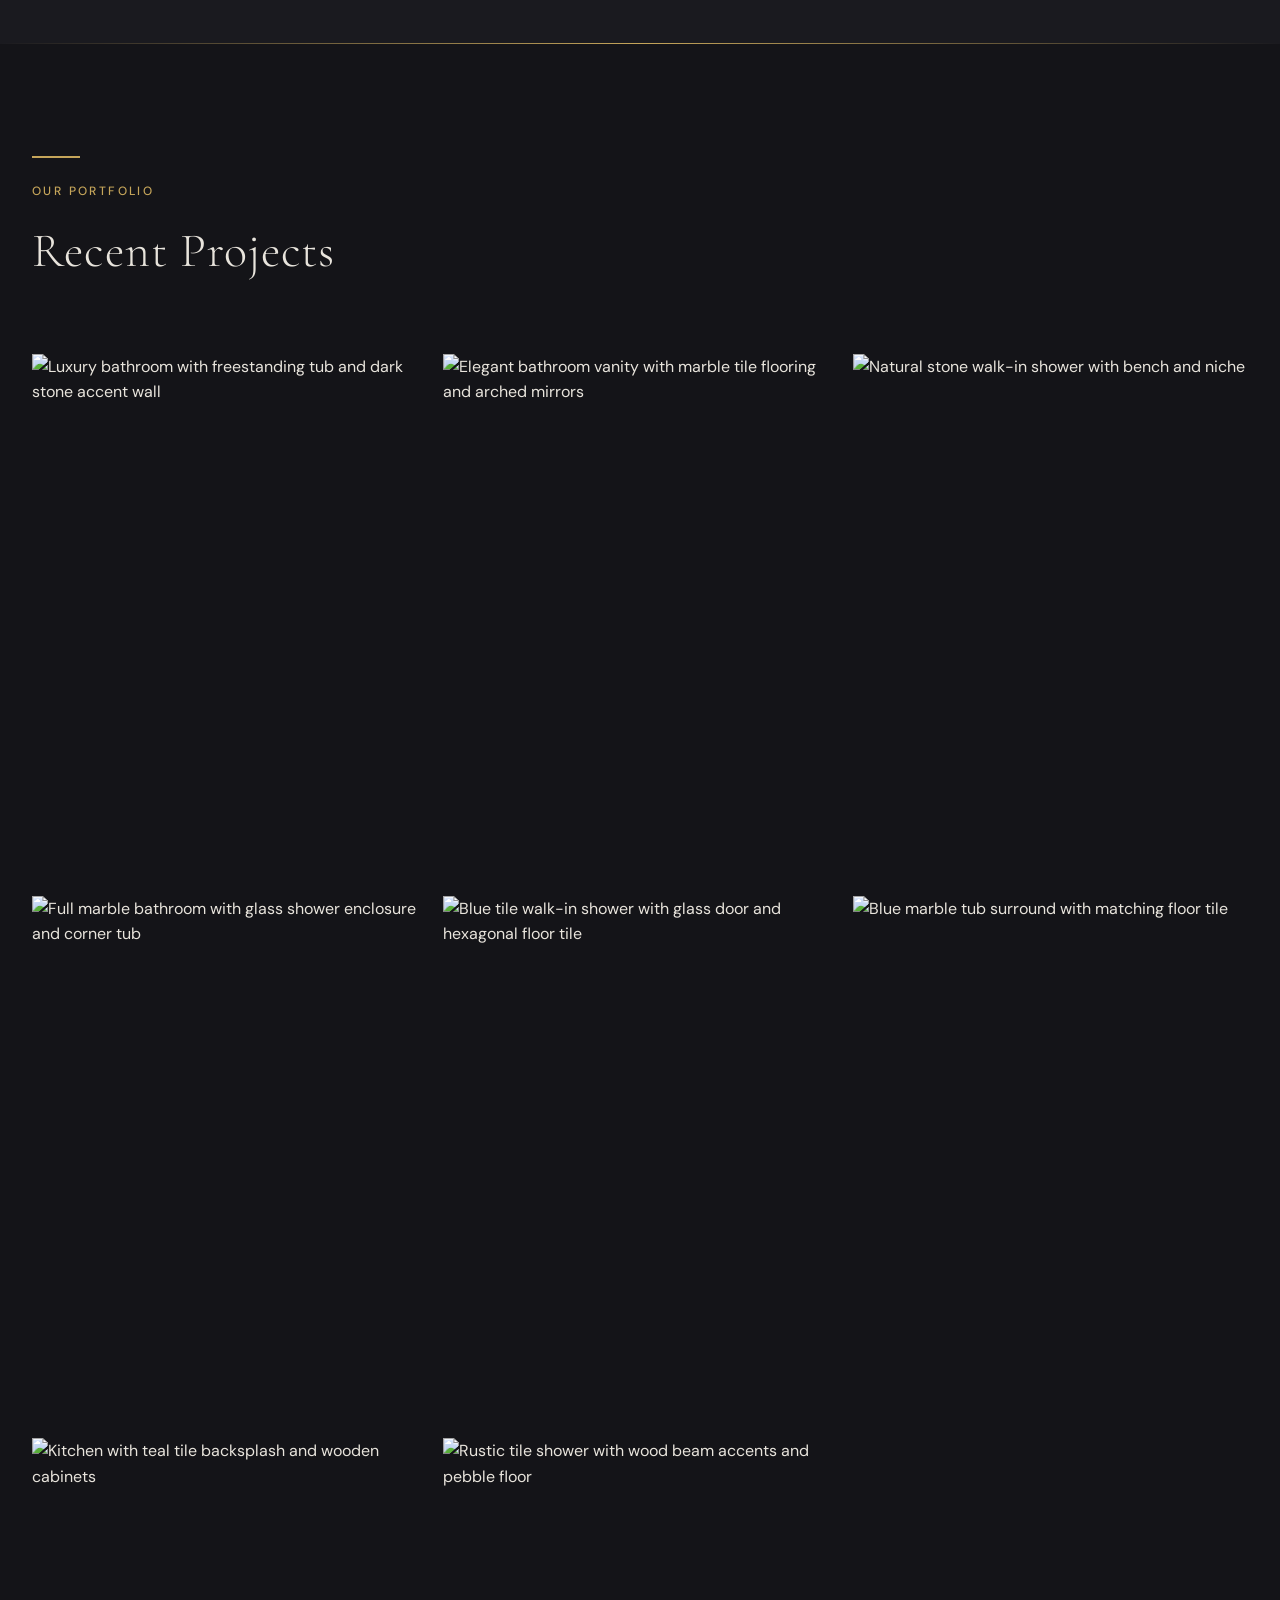
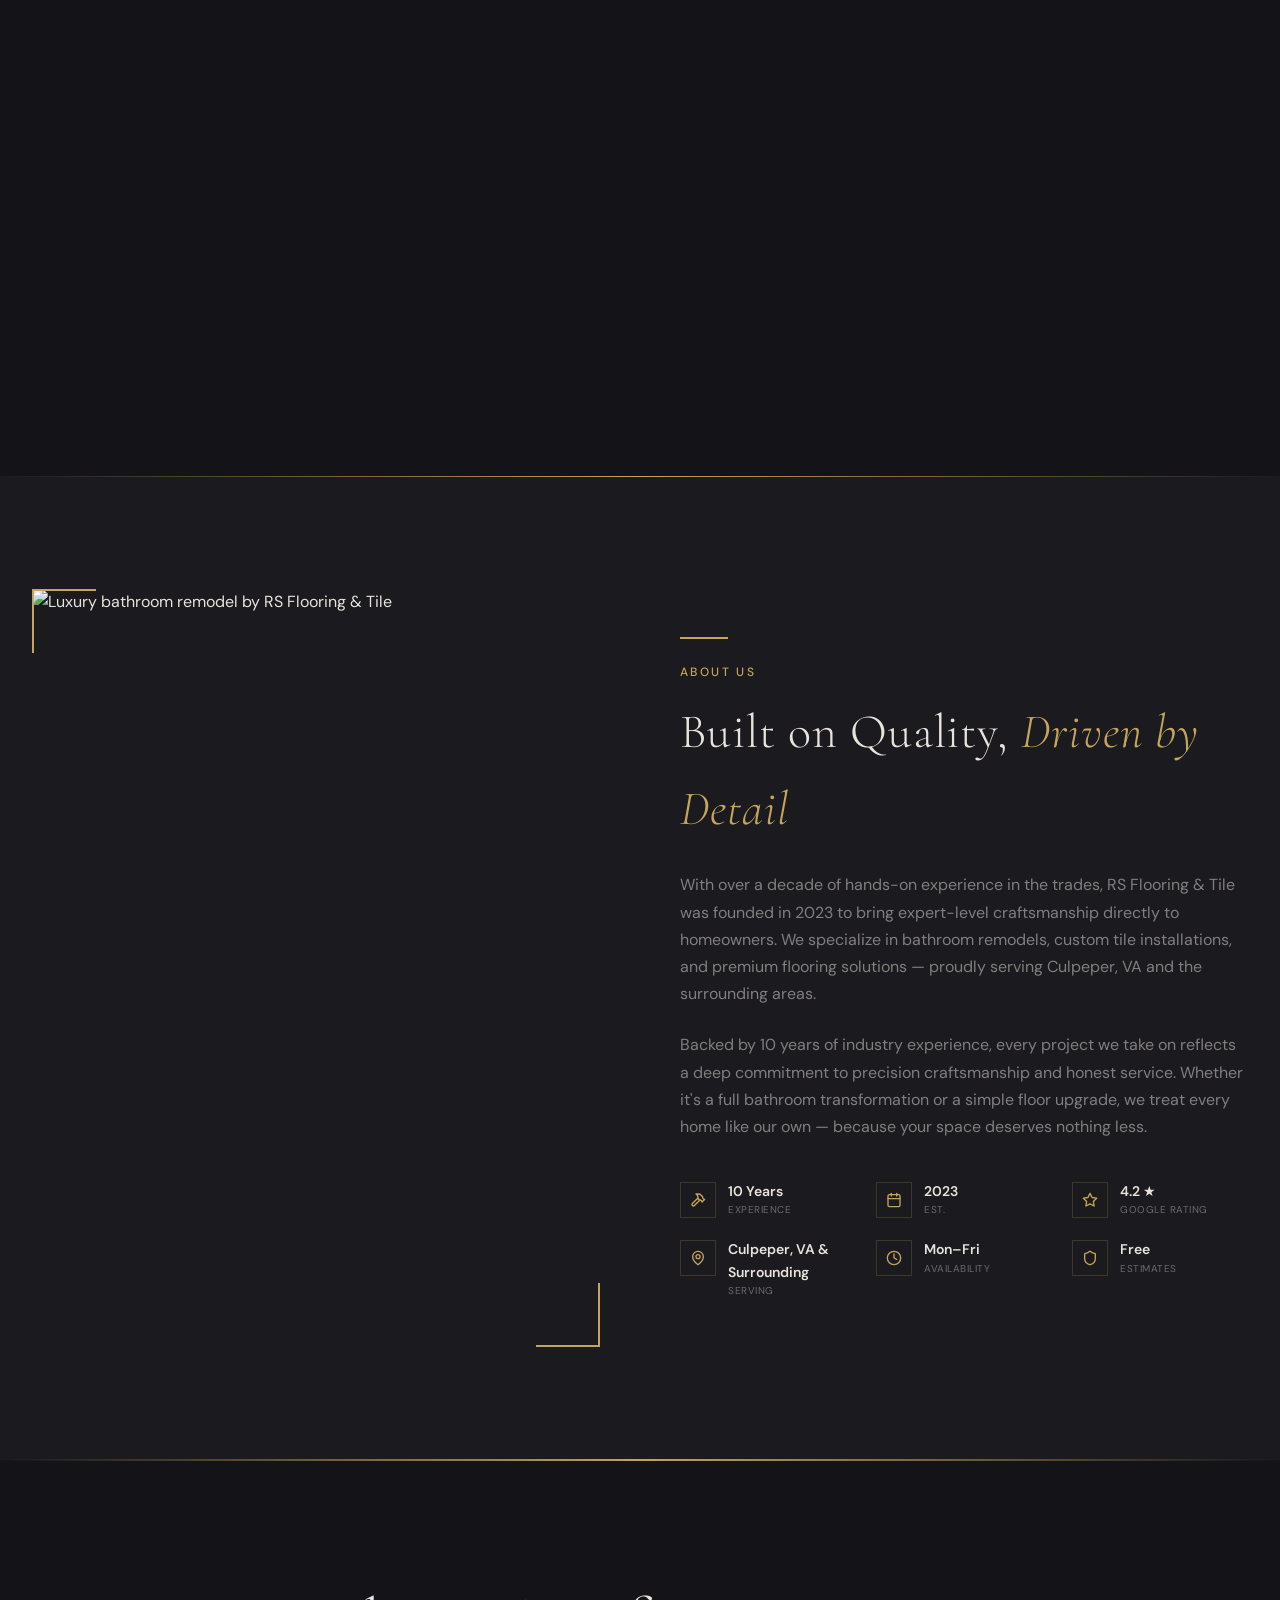
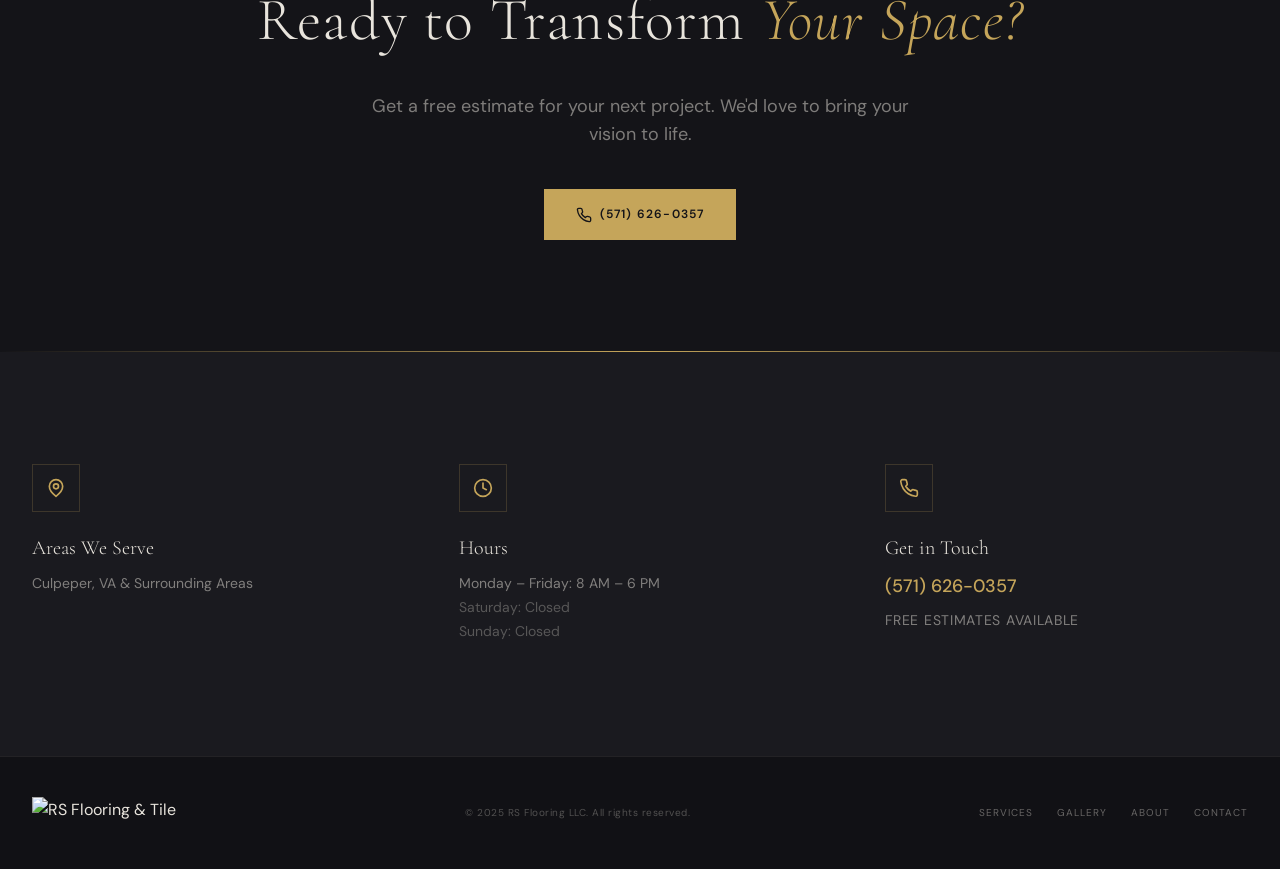
==== commit 5b8dfe90: "Add files via upload" ====
--- a/index.html
+++ b/index.html
@@ -1,348 +1,415 @@
-<!DOCTYPE html>
-<html lang="en">
-<head>
-  <meta charset="UTF-8" />
-  <meta name="viewport" content="width=device-width, initial-scale=1.0" />
-  <title>RS Flooring & Tile</title>
-  <meta name="description" content="Custom showers, tile, flooring, and backsplashes by RS Flooring & Tile." />
-  <style>
-    :root{
-      --bg:#07111f;
-      --panel:rgba(14,28,49,.78);
-      --panel2:rgba(19,39,67,.92);
-      --line:rgba(255,255,255,.12);
-      --text:#eef4ff;
-      --muted:#aabbd2;
-      --accent:#59c7ff;
-      --accent2:#79e5c4;
-      --shadow:0 18px 60px rgba(0,0,0,.35);
-      --max:1180px;
-    }
-    *{box-sizing:border-box}
-    body{
-      margin:0;
-      font-family:Arial,Helvetica,sans-serif;
-      color:var(--text);
-      background:
-        radial-gradient(circle at top left, rgba(89,199,255,.16), transparent 25%),
-        radial-gradient(circle at top right, rgba(121,229,196,.10), transparent 22%),
-        linear-gradient(180deg,#06101c 0%,#091423 50%,#07111f 100%);
-    }
-    a{text-decoration:none;color:inherit}
-    img{max-width:100%;display:block}
-    .container{width:min(calc(100% - 32px),var(--max));margin:auto}
-    .topbar{
-      position:sticky;top:0;z-index:100;
-      background:rgba(6,14,25,.78);
-      backdrop-filter:blur(16px);
-      border-bottom:1px solid var(--line);
-    }
-    .nav{
-      min-height:78px;display:flex;align-items:center;justify-content:space-between;gap:20px;
-    }
-    .brand{display:flex;align-items:center;gap:14px;font-weight:800}
-    .brand img{
-      width:58px;height:58px;object-fit:cover;border-radius:14px;
-      box-shadow:0 10px 30px rgba(89,199,255,.25);
-    }
-    .brand-text strong{display:block;font-size:18px}
-    .brand-text span{display:block;font-size:12px;color:var(--muted);font-weight:700;margin-top:4px}
-    .nav-links{display:flex;flex-wrap:wrap;gap:16px;align-items:center}
-    .nav-links a{color:var(--muted);font-weight:700;font-size:14px;padding:10px 0}
-    .nav-links a:hover,.nav-links a.active{color:#fff}
-    .hero{padding:72px 0 44px}
-    .hero-grid{display:grid;grid-template-columns:1.08fr .92fr;gap:28px;align-items:center}
-    .eyebrow{
-      display:inline-flex;align-items:center;gap:10px;padding:10px 14px;border:1px solid var(--line);
-      border-radius:999px;color:#d8e8ff;background:rgba(255,255,255,.04);font-size:13px;font-weight:700;
-    }
-    .dot{
-      width:9px;height:9px;border-radius:50%;background:var(--accent2);
-      box-shadow:0 0 0 6px rgba(121,229,196,.12);
-    }
-    h1{
-      font-size:clamp(42px,7vw,74px);line-height:.96;margin:20px 0 16px;letter-spacing:-1.8px;
-    }
-    .lead{color:var(--muted);font-size:18px;line-height:1.75;max-width:720px}
-    .cta-row{display:flex;flex-wrap:wrap;gap:14px;margin-top:28px}
-    .btn{
-      display:inline-flex;align-items:center;justify-content:center;min-height:54px;padding:0 22px;
-      border-radius:16px;border:1px solid var(--line);font-weight:800;background:rgba(255,255,255,.03);
-      transition:.22s ease;
-    }
-    .btn:hover{transform:translateY(-2px)}
-    .btn-primary{
-      background:linear-gradient(135deg,var(--accent),#4788ff 58%,var(--accent2));
-      color:#fff;border:none;box-shadow:0 16px 40px rgba(89,199,255,.22);
-    }
-    .hero-card,.card{
-      border:1px solid var(--line);background:linear-gradient(180deg,var(--panel),var(--panel2));
-      border-radius:28px;box-shadow:var(--shadow);
-    }
-    .hero-card{padding:18px}
-    .photo{
-      min-height:560px;border-radius:24px;position:relative;overflow:hidden;
-      background:
-        linear-gradient(180deg, rgba(5,12,22,.08), rgba(5,12,22,.56)),
-        url('project2.jpeg') center/cover no-repeat;
-    }
-    .glass{
-      position:absolute;left:20px;right:20px;bottom:20px;padding:18px;border-radius:20px;
-      background:rgba(7,17,31,.72);border:1px solid rgba(255,255,255,.12);backdrop-filter:blur(14px);
-    }
-    .glass-grid{display:grid;grid-template-columns:repeat(3,1fr);gap:14px}
-    .stat{
-      padding:14px;border-radius:18px;background:rgba(255,255,255,.04);border:1px solid rgba(255,255,255,.08);
-    }
-    .stat h3{margin:0 0 6px;font-size:28px}
-    .stat p{margin:0;color:var(--muted);font-size:13px;line-height:1.45}
-    .section{padding:34px 0 18px}
-    .section-head{display:flex;justify-content:space-between;gap:20px;align-items:end;margin-bottom:20px}
-    .section h2{margin:0;font-size:clamp(28px,5vw,46px);letter-spacing:-1px}
-    .section p.sub{margin:8px 0 0;color:var(--muted);max-width:760px;line-height:1.7}
-    .cards{display:grid;grid-template-columns:repeat(3,1fr);gap:18px}
-    .card{padding:24px}
-    .icon{
-      width:54px;height:54px;border-radius:16px;display:grid;place-items:center;margin-bottom:16px;
-      background:linear-gradient(135deg,rgba(89,199,255,.18),rgba(121,229,196,.14));
-      border:1px solid rgba(255,255,255,.1);font-size:22px;
-    }
-    .card h3{margin:0 0 10px;font-size:22px}
-    .card p{margin:0;color:var(--muted);line-height:1.72}
-    .split{display:grid;grid-template-columns:1fr 1fr;gap:18px}
-    .dark-panel{
-      border:1px solid var(--line);border-radius:26px;overflow:hidden;box-shadow:var(--shadow);
-    }
-    .split-photo{
-      min-height:440px;
-      background:
-        linear-gradient(180deg, rgba(7,17,31,.12), rgba(7,17,31,.56)),
-        url('project7.jpeg') center/cover no-repeat;
-    }
-    .list{display:grid;gap:14px;margin-top:18px}
-    .list-item{
-      padding:16px 18px;border-radius:18px;border:1px solid rgba(255,255,255,.09);background:rgba(255,255,255,.03);
-    }
-    .gallery-grid{display:grid;grid-template-columns:repeat(4,1fr);gap:18px}
-    .gallery-item{
-      border:1px solid var(--line);background:linear-gradient(180deg,var(--panel),var(--panel2));
-      border-radius:22px;overflow:hidden;box-shadow:var(--shadow);transition:.25s ease;
-    }
-    .gallery-item:hover{transform:translateY(-4px)}
-    .gallery-item img{width:100%;height:240px;object-fit:cover;display:block}
-    .gallery-item div{padding:14px;color:var(--muted);font-size:14px;line-height:1.55}
-    .review-grid{display:grid;grid-template-columns:repeat(3,1fr);gap:18px}
-    .review{padding:24px}
-    .stars{font-size:18px;margin-bottom:12px}
-    .review p{color:var(--muted);line-height:1.8;margin:0 0 16px}
-    .cta{
-      margin:38px 0 60px;border:1px solid var(--line);border-radius:30px;padding:30px;
-      background:
-        radial-gradient(circle at top left, rgba(89,199,255,.12), transparent 34%),
-        linear-gradient(180deg, rgba(255,255,255,.04), rgba(255,255,255,.02));
-      box-shadow:var(--shadow);
-    }
-    .cta-inner{display:flex;justify-content:space-between;gap:24px;align-items:center}
-    .footer{border-top:1px solid var(--line);color:var(--muted);padding:20px 0 40px}
-    .footer-row{display:flex;justify-content:space-between;gap:20px;flex-wrap:wrap}
-    @media (max-width:1000px){
-      .hero-grid,.cards,.split,.review-grid,.gallery-grid{grid-template-columns:1fr}
-      .glass-grid{grid-template-columns:1fr}
-      .cta-inner,.section-head,.footer-row{display:block}
-      .nav{padding:14px 0}
-    }
-    @media (max-width:720px){
-      h1{font-size:46px}
-      .photo{min-height:420px}
-      .gallery-item img{height:220px}
-    }
-  </style>
-</head>
-<body>
-  <header class="topbar">
-    <div class="container nav">
-      <a class="brand" href="index.html">
-        <img src="logo.jpeg" alt="RS Flooring & Tile logo">
-        <div class="brand-text">
-          <strong>RS Flooring & Tile</strong>
-          <span>Luxury Tile, Showers, Flooring & Backsplashes</span>
-        </div>
-      </a>
-      <nav class="nav-links">
-        <a class="active" href="index.html">Home</a>
-        <a href="about.html">About</a>
-        <a href="services.html">Services</a>
-        <a href="gallery.html">Gallery</a>
-        <a href="reviews.html">Reviews</a>
-        <a href="faq.html">FAQ</a>
-        <a href="contact.html">Contact</a>
-      </nav>
-    </div>
-  </header>
-
-  <main>
-    <section class="hero">
-      <div class="container hero-grid">
-        <div>
-          <div class="eyebrow"><span class="dot"></span> Custom Tile, Showers, Flooring & Interior Finish Work</div>
-          <h1>Beautiful Craftsmanship For Bathrooms, Showers & Floors</h1>
-          <p class="lead">
-            At RS Flooring & Tile, we create custom showers, luxury bathroom finishes, flooring upgrades, and backsplashes designed to bring lasting beauty and value to your home. We focus on clean detail, strong craftsmanship, and results you can feel proud of.
-          </p>
-          <div class="cta-row">
-            <a class="btn btn-primary" href="tel:15402295991">Call (540) 229-5991</a>
-            <a class="btn" href="gallery.html">View Our Work</a>
-          </div>
-        </div>
-
-        <div class="hero-card">
-          <div class="photo">
-            <div class="glass">
-              <div class="glass-grid">
-                <div class="stat">
-                  <h3>Custom</h3>
-                  <p>Each project is built around the style, layout, and finish that best fits your space.</p>
-                </div>
-                <div class="stat">
-                  <h3>Clean</h3>
-                  <p>Sharp lines, balanced layouts, and polished finishes help every room feel more complete.</p>
-                </div>
-                <div class="stat">
-                  <h3>Trusted</h3>
-                  <p>Call (540) 229-5991 to discuss your project, ideas, and estimate.</p>
-                </div>
-              </div>
-            </div>
-          </div>
-        </div>
-      </div>
-    </section>
-
-    <section class="section">
-      <div class="container">
-        <div class="section-head">
-          <div>
-            <h2>Why homeowners choose RS Flooring & Tile</h2>
-            <p class="sub">
-              We combine craftsmanship, clean design, and premium finishes to create spaces that look beautiful and feel built to last.
-            </p>
-          </div>
-        </div>
-
-        <div class="cards">
-          <div class="card">
-            <div class="icon">◆</div>
-            <h3>Attention to detail</h3>
-            <p>From layout to final finish, every part of the project is completed with care and precision.</p>
-          </div>
-          <div class="card">
-            <div class="icon">▦</div>
-            <h3>Quality materials</h3>
-            <p>Tile, flooring, and finish selections are chosen to create a clean, durable, high-end result.</p>
-          </div>
-          <div class="card">
-            <div class="icon">★</div>
-            <h3>Results that stand out</h3>
-            <p>We build spaces that feel more polished, more custom, and more valuable the moment you walk in.</p>
-          </div>
-        </div>
-      </div>
-    </section>
-
-    <section class="section">
-      <div class="container split">
-        <div class="dark-panel split-photo"></div>
-        <div class="card" style="padding:30px;">
-          <h2 style="margin-top:0;">Built for homes that deserve a better finish</h2>
-          <p class="sub" style="margin-top:0;">
-            Whether you are upgrading a shower, refreshing a bathroom, or adding a backsplash, our goal is to deliver a finished space that feels intentional, polished, and professionally done.
-          </p>
-          <div class="list">
-            <div class="list-item"><strong>Luxury showers</strong><br><span style="color:var(--muted);">Custom layouts with benches, niches, glass, and statement tile finishes.</span></div>
-            <div class="list-item"><strong>Bathroom upgrades</strong><br><span style="color:var(--muted);">Vanities, tubs, floors, and tile work that bring the room together.</span></div>
-            <div class="list-item"><strong>Kitchen backsplashes</strong><br><span style="color:var(--muted);">Clean detail work that adds style and a finished look to the kitchen.</span></div>
-            <div class="list-item"><strong>Flooring that lasts</strong><br><span style="color:var(--muted);">Beautiful hard-surface flooring designed for both daily use and visual impact.</span></div>
-          </div>
-        </div>
-      </div>
-    </section>
-
-    <section class="section">
-      <div class="container">
-        <div class="section-head">
-          <div>
-            <h2>Featured projects</h2>
-            <p class="sub">
-              Browse a selection of recent work to see the quality, style, and detail we bring to every project.
-            </p>
-          </div>
-          <a class="btn" href="gallery.html">Open Full Gallery</a>
-        </div>
-
-        <div class="gallery-grid">
-          <div class="gallery-item"><img src="project1.jpeg" alt="Blue bathtub tile"><div>Bold bathtub surround with statement tile and dramatic visual texture.</div></div>
-          <div class="gallery-item"><img src="project2.jpeg" alt="Marble luxury bathroom"><div>Luxury marble-style bathroom with glass shower and bold contrast details.</div></div>
-          <div class="gallery-item"><img src="project3.jpeg" alt="Double vanity bathroom"><div>Double vanity bathroom with polished flooring and a finished, livable luxury look.</div></div>
-          <div class="gallery-item"><img src="project4.jpeg" alt="Walk in shower with bench"><div>Modern walk-in shower with built-in bench, niche, and clean custom layout.</div></div>
-          <div class="gallery-item"><img src="project5.jpeg" alt="Rustic wood beam shower"><div>Rustic custom shower with warm tones, beam detail, and handcrafted character.</div></div>
-          <div class="gallery-item"><img src="project6.jpeg" alt="Flooring showcase bathroom"><div>Flooring-focused bathroom finish with strong wood-look tile and open luxury feel.</div></div>
-          <div class="gallery-item"><img src="project7.jpeg" alt="Glass enclosed shower"><div>Detailed full-glass shower with clean symmetry, niche, and strong wall tile finish.</div></div>
-          <div class="gallery-item"><img src="project8.jpeg" alt="Kitchen backsplash"><div>Custom kitchen backsplash that shows clean detail work beyond bathrooms and showers.</div></div>
-        </div>
-      </div>
-    </section>
-
-    <section class="section">
-      <div class="container">
-        <div class="section-head">
-          <div>
-            <h2>What homeowners are saying</h2>
-            <p class="sub">Our goal is simple: deliver clean, beautiful work that people feel good recommending.</p>
-          </div>
-          <a class="btn" href="reviews.html">Read Reviews</a>
-        </div>
-
-        <div class="review-grid">
-          <div class="card review">
-            <div class="stars">★★★★★</div>
-            <p>“The finished bathroom looks incredible. The workmanship feels high-end and the entire project came together beautifully.”</p>
-            <strong>Homeowner</strong>
-          </div>
-          <div class="card review">
-            <div class="stars">★★★★★</div>
-            <p>“Very clean work, excellent attention to detail, and the final result looked even better than we expected.”</p>
-            <strong>Client</strong>
-          </div>
-          <div class="card review">
-            <div class="stars">★★★★★</div>
-            <p>“Reliable, skilled, and easy to work with. We would definitely recommend them.”</p>
-            <strong>Customer</strong>
-          </div>
-        </div>
-      </div>
-    </section>
-
-    <section class="container">
-      <div class="cta">
-        <div class="cta-inner">
-          <div>
-            <h2 style="margin:0 0 10px;">Ready to upgrade your space?</h2>
-            <p class="sub" style="margin:0;">Call RS Flooring & Tile to talk about your shower, flooring, bathroom, or backsplash project.</p>
-          </div>
-          <div class="cta-row" style="margin-top:0;">
-            <a class="btn btn-primary" href="tel:15402295991">Call (540) 229-5991</a>
-            <a class="btn" href="contact.html">Contact Page</a>
-          </div>
-        </div>
-      </div>
-    </section>
-  </main>
-
-  <footer class="footer">
-    <div class="container footer-row">
-      <div>© RS Flooring & Tile</div>
-      <div>(540) 229-5991 • Showers • Tile • Flooring • Backsplashes</div>
-    </div>
-  </footer>
-</body>
-</html>+<!DOCTYPE html>
+<html lang="en">
+<head>
+  <meta charset="UTF-8" />
+  <meta name="viewport" content="width=device-width, initial-scale=1.0" />
+  <title>RS Flooring & Tile | Premium Flooring & Bathroom Remodels</title>
+  <meta name="description" content="RS Flooring LLC — Expert bathroom remodels, precision tile work, and premium flooring installation serving Culpeper, VA and surrounding areas. Call (571) 626-0357 for a free estimate." />
+  <link rel="preconnect" href="https://fonts.googleapis.com" />
+  <link rel="preconnect" href="https://fonts.gstatic.com" crossorigin />
+  <link href="https://fonts.googleapis.com/css2?family=Cormorant+Garamond:ital,wght@0,300;0,400;0,500;0,600;1,300;1,400;1,500&family=DM+Sans:wght@400;500;600;700&display=swap" rel="stylesheet" />
+  <link rel="stylesheet" href="style.css" />
+</head>
+<body>
+
+  <!-- ========== NAVBAR ========== -->
+  <nav class="navbar">
+    <div class="container navbar-inner">
+      <a href="#" data-scroll-top>
+        <img src="https://d2xsxph8kpxj0f.cloudfront.net/310519663516055032/8KBUMeimYiknEbQ3v59X2y/logo-transparent_1ec36adc.png" alt="RS Flooring & Tile" class="navbar-logo" />
+      </a>
+      <div class="nav-links">
+        <button class="nav-link" data-scroll="#services">Services</button>
+        <button class="nav-link" data-scroll="#gallery">Gallery</button>
+        <button class="nav-link" data-scroll="#about">About</button>
+        <button class="nav-link" data-scroll="#contact">Contact</button>
+        <a href="tel:+15716260357" class="nav-phone">
+          <svg xmlns="http://www.w3.org/2000/svg" width="16" height="16" viewBox="0 0 24 24" fill="none" stroke="currentColor" stroke-width="2" stroke-linecap="round" stroke-linejoin="round"><path d="M22 16.92v3a2 2 0 0 1-2.18 2 19.79 19.79 0 0 1-8.63-3.07 19.5 19.5 0 0 1-6-6 19.79 19.79 0 0 1-3.07-8.67A2 2 0 0 1 4.11 2h3a2 2 0 0 1 2 1.72 12.84 12.84 0 0 0 .7 2.81 2 2 0 0 1-.45 2.11L8.09 9.91a16 16 0 0 0 6 6l1.27-1.27a2 2 0 0 1 2.11-.45 12.84 12.84 0 0 0 2.81.7A2 2 0 0 1 22 16.92z"/></svg>
+          (571) 626-0357
+        </a>
+      </div>
+      <button class="mobile-menu-btn" aria-label="Toggle menu">
+        <svg xmlns="http://www.w3.org/2000/svg" width="24" height="24" viewBox="0 0 24 24" fill="none" stroke="currentColor" stroke-width="2" stroke-linecap="round" stroke-linejoin="round"><line x1="4" x2="20" y1="12" y2="12"/><line x1="4" x2="20" y1="6" y2="6"/><line x1="4" x2="20" y1="18" y2="18"/></svg>
+      </button>
+    </div>
+  </nav>
+
+  <!-- Mobile Overlay -->
+  <div class="mobile-overlay">
+    <button class="mobile-nav-link" data-scroll="#services">Services</button>
+    <button class="mobile-nav-link" data-scroll="#gallery">Gallery</button>
+    <button class="mobile-nav-link" data-scroll="#about">About</button>
+    <button class="mobile-nav-link" data-scroll="#contact">Contact</button>
+    <a href="tel:+15716260357" class="mobile-phone">
+      <svg xmlns="http://www.w3.org/2000/svg" width="20" height="20" viewBox="0 0 24 24" fill="none" stroke="currentColor" stroke-width="2" stroke-linecap="round" stroke-linejoin="round"><path d="M22 16.92v3a2 2 0 0 1-2.18 2 19.79 19.79 0 0 1-8.63-3.07 19.5 19.5 0 0 1-6-6 19.79 19.79 0 0 1-3.07-8.67A2 2 0 0 1 4.11 2h3a2 2 0 0 1 2 1.72 12.84 12.84 0 0 0 .7 2.81 2 2 0 0 1-.45 2.11L8.09 9.91a16 16 0 0 0 6 6l1.27-1.27a2 2 0 0 1 2.11-.45 12.84 12.84 0 0 0 2.81.7A2 2 0 0 1 22 16.92z"/></svg>
+      (571) 626-0357
+    </a>
+  </div>
+
+  <!-- ========== HERO ========== -->
+  <section class="hero">
+    <div class="hero-bg">
+      <img src="https://d2xsxph8kpxj0f.cloudfront.net/310519663516055032/8KBUMeimYiknEbQ3v59X2y/hero-bg-7bLdtXJFjGVncp4X3JL86G.webp" alt="Luxury bathroom with marble tile flooring" />
+      <div class="hero-overlay-r"></div>
+      <div class="hero-overlay-t"></div>
+    </div>
+    <div class="container hero-content">
+      <div class="hero-accent"></div>
+      <p class="hero-tagline">Culpeper, VA &amp; Surrounding Areas</p>
+      <h1>Craftsmanship <span class="gold-italic">in Every</span><br>Detail</h1>
+      <p class="hero-sub">Expert bathroom remodels, precision tile work, and premium flooring installation — transforming homes across Culpeper, VA and the surrounding areas.</p>
+      <div class="hero-ctas">
+        <a href="tel:+15716260357" class="btn-gold">
+          <svg xmlns="http://www.w3.org/2000/svg" width="16" height="16" viewBox="0 0 24 24" fill="none" stroke="currentColor" stroke-width="2" stroke-linecap="round" stroke-linejoin="round"><path d="M22 16.92v3a2 2 0 0 1-2.18 2 19.79 19.79 0 0 1-8.63-3.07 19.5 19.5 0 0 1-6-6 19.79 19.79 0 0 1-3.07-8.67A2 2 0 0 1 4.11 2h3a2 2 0 0 1 2 1.72 12.84 12.84 0 0 0 .7 2.81 2 2 0 0 1-.45 2.11L8.09 9.91a16 16 0 0 0 6 6l1.27-1.27a2 2 0 0 1 2.11-.45 12.84 12.84 0 0 0 2.81.7A2 2 0 0 1 22 16.92z"/></svg>
+          Call for Free Estimate
+        </a>
+        <button class="btn-outline" data-scroll="#services">View Our Work</button>
+      </div>
+    </div>
+    <div class="hero-scroll">
+      <span>Scroll</span>
+      <svg xmlns="http://www.w3.org/2000/svg" width="20" height="20" viewBox="0 0 24 24" fill="none" stroke="currentColor" stroke-width="2" stroke-linecap="round" stroke-linejoin="round"><path d="m6 9 6 6 6-6"/></svg>
+    </div>
+  </section>
+
+  <!-- Gold divider -->
+  <div class="gold-rule"></div>
+
+  <!-- ========== SERVICES ========== -->
+  <section id="services" class="services section-padding">
+    <div class="container">
+      <div class="animate-on-scroll" style="margin-bottom: 4rem;">
+        <div class="gold-accent-line"></div>
+        <p class="section-label">What We Do</p>
+        <h2 class="section-title">Our Services</h2>
+      </div>
+      <div class="services-grid">
+        <!-- Bathroom Remodels -->
+        <div class="service-card animate-on-scroll">
+          <div class="service-img-wrap">
+            <div class="service-img">
+              <img src="https://d2xsxph8kpxj0f.cloudfront.net/310519663516055032/8KBUMeimYiknEbQ3v59X2y/IMG_7784_1cae5459.PNG" alt="Bathroom Remodel" />
+            </div>
+          </div>
+          <div class="service-header">
+            <div class="service-icon">
+              <svg xmlns="http://www.w3.org/2000/svg" width="20" height="20" viewBox="0 0 24 24" fill="none" stroke="currentColor" stroke-width="2" stroke-linecap="round" stroke-linejoin="round"><path d="M9 6 6.5 3.5a1.5 1.5 0 0 0-1-.5C4.683 3 4 3.683 4 4.5V17a2 2 0 0 0 2 2h12a2 2 0 0 0 2-2v-5"/><line x1="10" x2="8" y1="5" y2="7"/><line x1="2" x2="22" y1="12" y2="12"/><line x1="7" x2="7" y1="19" y2="21"/><line x1="17" x2="17" y1="19" y2="21"/></svg>
+            </div>
+            <h3>Bathroom Remodels</h3>
+          </div>
+          <p>Whether you're looking for a complete bathroom tearout down to the studs or just a small refresh to modernize the space, we offer every service you need for any type of bathroom remodel. From custom tile showers and soaking tub installations to new vanities, mirrors, paint, lighting, and flooring — we handle it all under one roof. Our team works closely with each client to design a bathroom that fits their style and budget, delivering a finished space that feels like a personal retreat. Bathroom remodeling is our passion, and it shows in every detail.</p>
+          <div class="service-tags">
+            <span class="service-tag">Full Tearouts</span>
+            <span class="service-tag">Tile Showers</span>
+            <span class="service-tag">Soaking Tubs</span>
+            <span class="service-tag">Vanities &amp; Mirrors</span>
+            <span class="service-tag">Paint &amp; Lighting</span>
+            <span class="service-tag">Flooring</span>
+            <span class="service-tag">Custom Designs</span>
+          </div>
+        </div>
+
+        <!-- Tile Work -->
+        <div class="service-card animate-on-scroll">
+          <div class="service-img-wrap">
+            <div class="service-img">
+              <img src="https://d2xsxph8kpxj0f.cloudfront.net/310519663516055032/8KBUMeimYiknEbQ3v59X2y/IMG_7786_61d0c181.PNG" alt="Tile Work" />
+            </div>
+          </div>
+          <div class="service-header">
+            <div class="service-icon">
+              <svg xmlns="http://www.w3.org/2000/svg" width="20" height="20" viewBox="0 0 24 24" fill="none" stroke="currentColor" stroke-width="2" stroke-linecap="round" stroke-linejoin="round"><rect width="18" height="18" x="3" y="3" rx="2"/><path d="M3 9h18"/><path d="M3 15h18"/><path d="M9 3v18"/><path d="M15 3v18"/></svg>
+            </div>
+            <h3>Tile Work</h3>
+          </div>
+          <p>Precision tile installation that elevates any space. We specialize in custom showers, backsplashes, accent walls, tub surrounds, and fireplace surrounds — each project finished with meticulous attention to detail.</p>
+          <div class="service-tags">
+            <span class="service-tag">Showers &amp; Tub Surrounds</span>
+            <span class="service-tag">Backsplashes</span>
+            <span class="service-tag">Accent Walls</span>
+            <span class="service-tag">Fireplaces</span>
+          </div>
+        </div>
+
+        <!-- Flooring -->
+        <div class="service-card animate-on-scroll">
+          <div class="service-img-wrap">
+            <div class="service-img">
+              <img src="https://d2xsxph8kpxj0f.cloudfront.net/310519663516055032/8KBUMeimYiknEbQ3v59X2y/flooring-lvp_0448a912.jpeg" alt="Flooring" />
+            </div>
+          </div>
+          <div class="service-header">
+            <div class="service-icon">
+              <svg xmlns="http://www.w3.org/2000/svg" width="20" height="20" viewBox="0 0 24 24" fill="none" stroke="currentColor" stroke-width="2" stroke-linecap="round" stroke-linejoin="round"><path d="m12.83 2.18a2 2 0 0 0-1.66 0L2.6 6.08a1 1 0 0 0 0 1.83l8.58 3.91a2 2 0 0 0 1.66 0l8.58-3.9a1 1 0 0 0 0-1.83Z"/><path d="m22 17.65-9.17 4.16a2 2 0 0 1-1.66 0L2 17.65"/><path d="m22 12.65-9.17 4.16a2 2 0 0 1-1.66 0L2 12.65"/></svg>
+            </div>
+            <h3>Flooring</h3>
+          </div>
+          <p>Beautiful, durable flooring installed with care. Whether you prefer the warmth of hardwood, the versatility of luxury vinyl, or the clean look of laminate, we deliver flawless results every time.</p>
+          <div class="service-tags">
+            <span class="service-tag">Luxury Vinyl Plank &amp; Tile</span>
+            <span class="service-tag">Hardwood</span>
+            <span class="service-tag">Laminate</span>
+            <span class="service-tag">Stair Treads &amp; Risers</span>
+          </div>
+        </div>
+      </div>
+    </div>
+  </section>
+
+  <!-- Gold divider -->
+  <div class="gold-rule"></div>
+
+  <!-- ========== BEFORE & AFTER ========== -->
+  <section class="before-after section-padding">
+    <div class="container">
+      <div class="animate-on-scroll" style="margin-bottom: 3rem;">
+        <div class="gold-accent-line"></div>
+        <p class="section-label">The Transformation</p>
+        <h2 class="section-title">Before <span class="gold-italic">&amp;</span> After</h2>
+      </div>
+      <p class="ba-description animate-on-scroll">
+        This master bathroom was completely reimagined from the ground up. The original space featured a dated jacuzzi tub, a cramped shower stall with a basic glass door, plain beige walls, and worn tile flooring. Our team gutted the entire room and delivered a stunning, modern retreat — complete with an elegant freestanding soaking tub, a spacious open walk-in shower with matte black fixtures, and floor-to-ceiling herringbone tile work that ties the whole space together.
+      </p>
+      <div class="ba-grid">
+        <!-- AFTER (left) -->
+        <div class="ba-card animate-on-scroll">
+          <div class="ba-card-img after">
+            <img src="https://d2xsxph8kpxj0f.cloudfront.net/310519663516055032/8KBUMeimYiknEbQ3v59X2y/123_1_after_0cc6c294.jpeg" alt="After: Stunning bathroom remodel with freestanding tub, herringbone tile, and matte black fixtures" />
+            <div class="ba-corner-tl"></div>
+            <div class="ba-corner-br"></div>
+          </div>
+          <div class="ba-label after-label">After</div>
+          <div class="ba-caption after-caption">
+            <h3>The New Space</h3>
+            <p>A freestanding soaking tub sits on a raised platform of herringbone mosaic tile, flanked by floor-to-ceiling wood-look porcelain and a custom accent wall. Matte black fixtures, a built-in niche, and recessed lighting complete the spa-like atmosphere.</p>
+          </div>
+        </div>
+        <!-- BEFORE (right) -->
+        <div class="ba-card animate-on-scroll">
+          <div class="ba-card-img before">
+            <img src="https://d2xsxph8kpxj0f.cloudfront.net/310519663516055032/8KBUMeimYiknEbQ3v59X2y/123_1_01_3d45fe2e.jpeg" alt="Before: Outdated bathroom with jacuzzi tub, basic shower stall, and beige walls" />
+          </div>
+          <div class="ba-label before-label">Before</div>
+          <div class="ba-caption before-caption">
+            <h3>The Original Bathroom</h3>
+            <p>A dated jacuzzi tub with basic white tile surround sat next to a cramped shower stall with a framed glass door. Plain beige walls, worn tile flooring, and outdated fixtures left the space feeling tired and uninspired.</p>
+          </div>
+        </div>
+      </div>
+    </div>
+  </section>
+
+  <!-- Gold divider -->
+  <div class="gold-rule"></div>
+
+  <!-- ========== GALLERY ========== -->
+  <section id="gallery" class="gallery section-padding">
+    <div class="container">
+      <div class="animate-on-scroll" style="margin-bottom: 4rem;">
+        <div class="gold-accent-line"></div>
+        <p class="section-label">Our Portfolio</p>
+        <h2 class="section-title">Recent Projects</h2>
+      </div>
+      <div class="gallery-grid">
+        <div class="gallery-item animate-on-scroll" data-category="Bathroom Remodel">
+          <div class="gallery-item-img"><img src="https://d2xsxph8kpxj0f.cloudfront.net/310519663516055032/8KBUMeimYiknEbQ3v59X2y/IMG_7778_fef386ce.PNG" alt="Luxury bathroom with freestanding tub and dark stone accent wall" style="object-position:50% 50%;" /></div>
+          <div class="gallery-hover"><div class="gallery-hover-label"><span>Bathroom Remodel</span></div></div>
+          <div class="gallery-border"></div>
+        </div>
+        <div class="gallery-item animate-on-scroll" data-category="Bathroom Remodel">
+          <div class="gallery-item-img"><img src="https://d2xsxph8kpxj0f.cloudfront.net/310519663516055032/8KBUMeimYiknEbQ3v59X2y/123_1_5e227902.jpeg" alt="Elegant bathroom vanity with marble tile flooring and arched mirrors" style="object-position:center;" /></div>
+          <div class="gallery-hover"><div class="gallery-hover-label"><span>Bathroom Remodel</span></div></div>
+          <div class="gallery-border"></div>
+        </div>
+        <div class="gallery-item animate-on-scroll" data-category="Tile Shower">
+          <div class="gallery-item-img"><img src="https://d2xsxph8kpxj0f.cloudfront.net/310519663516055032/8KBUMeimYiknEbQ3v59X2y/IMG_7781_44a2371b.PNG" alt="Natural stone walk-in shower with bench and niche" style="object-position:50% 40%;" /></div>
+          <div class="gallery-hover"><div class="gallery-hover-label"><span>Tile Shower</span></div></div>
+          <div class="gallery-border"></div>
+        </div>
+        <div class="gallery-item animate-on-scroll" data-category="Bathroom Remodel">
+          <div class="gallery-item-img"><img src="https://d2xsxph8kpxj0f.cloudfront.net/310519663516055032/8KBUMeimYiknEbQ3v59X2y/IMG_7784_1cae5459.PNG" alt="Full marble bathroom with glass shower enclosure and corner tub" style="object-position:50% 40%;" /></div>
+          <div class="gallery-hover"><div class="gallery-hover-label"><span>Bathroom Remodel</span></div></div>
+          <div class="gallery-border"></div>
+        </div>
+        <div class="gallery-item animate-on-scroll" data-category="Tile Shower">
+          <div class="gallery-item-img"><img src="https://d2xsxph8kpxj0f.cloudfront.net/310519663516055032/8KBUMeimYiknEbQ3v59X2y/IMG_7779_c5361e04.PNG" alt="Blue tile walk-in shower with glass door and hexagonal floor tile" style="object-position:50% 45%;" /></div>
+          <div class="gallery-hover"><div class="gallery-hover-label"><span>Tile Shower</span></div></div>
+          <div class="gallery-border"></div>
+        </div>
+        <div class="gallery-item animate-on-scroll" data-category="Tile Work">
+          <div class="gallery-item-img"><img src="https://d2xsxph8kpxj0f.cloudfront.net/310519663516055032/8KBUMeimYiknEbQ3v59X2y/IMG_7782_0a925dc7.PNG" alt="Blue marble tub surround with matching floor tile" style="object-position:50% 35%;" /></div>
+          <div class="gallery-hover"><div class="gallery-hover-label"><span>Tile Work</span></div></div>
+          <div class="gallery-border"></div>
+        </div>
+        <div class="gallery-item animate-on-scroll" data-category="Backsplash">
+          <div class="gallery-item-img"><img src="https://d2xsxph8kpxj0f.cloudfront.net/310519663516055032/8KBUMeimYiknEbQ3v59X2y/IMG_7783_9f59a0b2.PNG" alt="Kitchen with teal tile backsplash and wooden cabinets" style="object-position:50% 50%;" /></div>
+          <div class="gallery-hover"><div class="gallery-hover-label"><span>Backsplash</span></div></div>
+          <div class="gallery-border"></div>
+        </div>
+        <div class="gallery-item animate-on-scroll" data-category="Tile Shower">
+          <div class="gallery-item-img"><img src="https://d2xsxph8kpxj0f.cloudfront.net/310519663516055032/8KBUMeimYiknEbQ3v59X2y/IMG_7786_61d0c181.PNG" alt="Rustic tile shower with wood beam accents and pebble floor" style="object-position:50% 45%;" /></div>
+          <div class="gallery-hover"><div class="gallery-hover-label"><span>Tile Shower</span></div></div>
+          <div class="gallery-border"></div>
+        </div>
+      </div>
+    </div>
+  </section>
+
+  <!-- Lightbox -->
+  <div id="lightbox" class="lightbox">
+    <button class="lightbox-close" aria-label="Close">
+      <svg xmlns="http://www.w3.org/2000/svg" width="32" height="32" viewBox="0 0 24 24" fill="none" stroke="currentColor" stroke-width="2" stroke-linecap="round" stroke-linejoin="round"><path d="M18 6 6 18"/><path d="m6 6 12 12"/></svg>
+    </button>
+    <button class="lightbox-prev" aria-label="Previous">
+      <svg xmlns="http://www.w3.org/2000/svg" width="40" height="40" viewBox="0 0 24 24" fill="none" stroke="currentColor" stroke-width="2" stroke-linecap="round" stroke-linejoin="round"><path d="m15 18-6-6 6-6"/></svg>
+    </button>
+    <button class="lightbox-next" aria-label="Next">
+      <svg xmlns="http://www.w3.org/2000/svg" width="40" height="40" viewBox="0 0 24 24" fill="none" stroke="currentColor" stroke-width="2" stroke-linecap="round" stroke-linejoin="round"><path d="m9 18 6-6-6-6"/></svg>
+    </button>
+    <div class="lightbox-img-wrap">
+      <img id="lightbox-img" src="" alt="" />
+      <div class="lightbox-category"><span id="lightbox-category"></span></div>
+    </div>
+  </div>
+
+  <!-- Gold divider -->
+  <div class="gold-rule"></div>
+
+  <!-- ========== ABOUT ========== -->
+  <section id="about" class="about section-padding">
+    <div class="container">
+      <div class="about-grid">
+        <!-- Image -->
+        <div class="about-img-wrap animate-on-scroll">
+          <img src="https://d2xsxph8kpxj0f.cloudfront.net/310519663516055032/8KBUMeimYiknEbQ3v59X2y/IMG_7778_fef386ce.PNG" alt="Luxury bathroom remodel by RS Flooring & Tile" />
+          <div class="about-corner-tl"></div>
+          <div class="about-corner-br"></div>
+        </div>
+        <!-- Text -->
+        <div class="animate-on-scroll">
+          <div class="gold-accent-line"></div>
+          <p class="section-label">About Us</p>
+          <h2 class="section-title" style="margin-bottom:1.5rem;">Built on Quality, <span class="gold-italic">Driven by Detail</span></h2>
+          <div class="about-text">
+            <p>With over a decade of hands-on experience in the trades, RS Flooring & Tile was founded in 2023 to bring expert-level craftsmanship directly to homeowners. We specialize in bathroom remodels, custom tile installations, and premium flooring solutions — proudly serving Culpeper, VA and the surrounding areas.</p>
+            <p>Backed by 10 years of industry experience, every project we take on reflects a deep commitment to precision craftsmanship and honest service. Whether it's a full bathroom transformation or a simple floor upgrade, we treat every home like our own — because your space deserves nothing less.</p>
+          </div>
+          <div class="stats-grid">
+            <div class="stat-item">
+              <div class="stat-icon">
+                <svg xmlns="http://www.w3.org/2000/svg" width="16" height="16" viewBox="0 0 24 24" fill="none" stroke="currentColor" stroke-width="2" stroke-linecap="round" stroke-linejoin="round"><path d="m15 12-8.373 8.373a1 1 0 1 1-3-3L12 9"/><path d="m18 15 4-4"/><path d="m21.5 11.5-1.914-1.914A2 2 0 0 1 19 8.172V7l-2.26-2.26a6 6 0 0 0-4.202-1.756L9 2.96l.92.82A6.18 6.18 0 0 1 12 8.4V10l2 2h1.172a2 2 0 0 1 1.414.586L18.5 14.5"/></svg>
+              </div>
+              <div><p class="stat-value">10 Years</p><p class="stat-label">Experience</p></div>
+            </div>
+            <div class="stat-item">
+              <div class="stat-icon">
+                <svg xmlns="http://www.w3.org/2000/svg" width="16" height="16" viewBox="0 0 24 24" fill="none" stroke="currentColor" stroke-width="2" stroke-linecap="round" stroke-linejoin="round"><path d="M8 2v4"/><path d="M16 2v4"/><rect width="18" height="18" x="3" y="4" rx="2"/><path d="M3 10h18"/></svg>
+              </div>
+              <div><p class="stat-value">2023</p><p class="stat-label">Est.</p></div>
+            </div>
+            <div class="stat-item">
+              <div class="stat-icon">
+                <svg xmlns="http://www.w3.org/2000/svg" width="16" height="16" viewBox="0 0 24 24" fill="none" stroke="currentColor" stroke-width="2" stroke-linecap="round" stroke-linejoin="round"><polygon points="12 2 15.09 8.26 22 9.27 17 14.14 18.18 21.02 12 17.77 5.82 21.02 7 14.14 2 9.27 8.91 8.26 12 2"/></svg>
+              </div>
+              <div><p class="stat-value">4.2 &#9733;</p><p class="stat-label">Google Rating</p></div>
+            </div>
+            <div class="stat-item">
+              <div class="stat-icon">
+                <svg xmlns="http://www.w3.org/2000/svg" width="16" height="16" viewBox="0 0 24 24" fill="none" stroke="currentColor" stroke-width="2" stroke-linecap="round" stroke-linejoin="round"><path d="M20 10c0 6-8 12-8 12s-8-6-8-12a8 8 0 0 1 16 0Z"/><circle cx="12" cy="10" r="3"/></svg>
+              </div>
+              <div><p class="stat-value">Culpeper, VA &amp; Surrounding</p><p class="stat-label">Serving</p></div>
+            </div>
+            <div class="stat-item">
+              <div class="stat-icon">
+                <svg xmlns="http://www.w3.org/2000/svg" width="16" height="16" viewBox="0 0 24 24" fill="none" stroke="currentColor" stroke-width="2" stroke-linecap="round" stroke-linejoin="round"><circle cx="12" cy="12" r="10"/><polyline points="12 6 12 12 16 14"/></svg>
+              </div>
+              <div><p class="stat-value">Mon–Fri</p><p class="stat-label">Availability</p></div>
+            </div>
+            <div class="stat-item">
+              <div class="stat-icon">
+                <svg xmlns="http://www.w3.org/2000/svg" width="16" height="16" viewBox="0 0 24 24" fill="none" stroke="currentColor" stroke-width="2" stroke-linecap="round" stroke-linejoin="round"><path d="M20 13c0 5-3.5 7.5-7.66 8.95a1 1 0 0 1-.67-.01C7.5 20.5 4 18 4 13V6a1 1 0 0 1 1-1c2 0 4.5-1.2 6.24-2.72a1.17 1.17 0 0 1 1.52 0C14.51 3.81 17 5 19 5a1 1 0 0 1 1 1z"/></svg>
+              </div>
+              <div><p class="stat-value">Free</p><p class="stat-label">Estimates</p></div>
+            </div>
+          </div>
+        </div>
+      </div>
+    </div>
+  </section>
+
+  <!-- Gold divider -->
+  <div class="gold-rule"></div>
+
+  <!-- ========== CTA BANNER ========== -->
+  <section class="cta-banner">
+    <div class="gold-rule top"></div>
+    <div class="gold-rule bottom"></div>
+    <div class="container animate-on-scroll">
+      <h2 class="section-title">Ready to Transform <span class="gold-italic">Your Space?</span></h2>
+      <p>Get a free estimate for your next project. We'd love to bring your vision to life.</p>
+      <a href="tel:+15716260357" class="btn-gold">
+        <svg xmlns="http://www.w3.org/2000/svg" width="20" height="20" viewBox="0 0 24 24" fill="none" stroke="currentColor" stroke-width="2" stroke-linecap="round" stroke-linejoin="round"><path d="M22 16.92v3a2 2 0 0 1-2.18 2 19.79 19.79 0 0 1-8.63-3.07 19.5 19.5 0 0 1-6-6 19.79 19.79 0 0 1-3.07-8.67A2 2 0 0 1 4.11 2h3a2 2 0 0 1 2 1.72 12.84 12.84 0 0 0 .7 2.81 2 2 0 0 1-.45 2.11L8.09 9.91a16 16 0 0 0 6 6l1.27-1.27a2 2 0 0 1 2.11-.45 12.84 12.84 0 0 0 2.81.7A2 2 0 0 1 22 16.92z"/></svg>
+        (571) 626-0357
+      </a>
+    </div>
+  </section>
+
+  <!-- ========== CONTACT ========== -->
+  <section id="contact" class="contact section-padding">
+    <div class="container">
+      <div class="contact-grid">
+        <!-- Areas We Serve -->
+        <div class="contact-item animate-on-scroll">
+          <div class="contact-icon">
+            <svg xmlns="http://www.w3.org/2000/svg" width="20" height="20" viewBox="0 0 24 24" fill="none" stroke="currentColor" stroke-width="2" stroke-linecap="round" stroke-linejoin="round"><path d="M20 10c0 6-8 12-8 12s-8-6-8-12a8 8 0 0 1 16 0Z"/><circle cx="12" cy="10" r="3"/></svg>
+          </div>
+          <h3>Areas We Serve</h3>
+          <p>Culpeper, VA &amp; Surrounding Areas</p>
+        </div>
+        <!-- Hours -->
+        <div class="contact-item animate-on-scroll">
+          <div class="contact-icon">
+            <svg xmlns="http://www.w3.org/2000/svg" width="20" height="20" viewBox="0 0 24 24" fill="none" stroke="currentColor" stroke-width="2" stroke-linecap="round" stroke-linejoin="round"><circle cx="12" cy="12" r="10"/><polyline points="12 6 12 12 16 14"/></svg>
+          </div>
+          <h3>Hours</h3>
+          <div>
+            <p>Monday – Friday: 8 AM – 6 PM</p>
+            <p class="closed">Saturday: Closed</p>
+            <p class="closed">Sunday: Closed</p>
+          </div>
+        </div>
+        <!-- Phone -->
+        <div class="contact-item animate-on-scroll">
+          <div class="contact-icon">
+            <svg xmlns="http://www.w3.org/2000/svg" width="20" height="20" viewBox="0 0 24 24" fill="none" stroke="currentColor" stroke-width="2" stroke-linecap="round" stroke-linejoin="round"><path d="M22 16.92v3a2 2 0 0 1-2.18 2 19.79 19.79 0 0 1-8.63-3.07 19.5 19.5 0 0 1-6-6 19.79 19.79 0 0 1-3.07-8.67A2 2 0 0 1 4.11 2h3a2 2 0 0 1 2 1.72 12.84 12.84 0 0 0 .7 2.81 2 2 0 0 1-.45 2.11L8.09 9.91a16 16 0 0 0 6 6l1.27-1.27a2 2 0 0 1 2.11-.45 12.84 12.84 0 0 0 2.81.7A2 2 0 0 1 22 16.92z"/></svg>
+          </div>
+          <h3>Get in Touch</h3>
+          <a href="tel:+15716260357" class="contact-phone">(571) 626-0357</a>
+          <p class="contact-note">Free Estimates Available</p>
+        </div>
+      </div>
+    </div>
+  </section>
+
+  <!-- ========== FOOTER ========== -->
+  <footer class="footer">
+    <div class="container footer-inner">
+      <img src="https://d2xsxph8kpxj0f.cloudfront.net/310519663516055032/8KBUMeimYiknEbQ3v59X2y/logo-transparent_1ec36adc.png" alt="RS Flooring & Tile" class="footer-logo" />
+      <p class="footer-copy">&copy; 2025 RS Flooring LLC. All rights reserved.</p>
+      <div class="footer-links">
+        <button class="footer-link" data-scroll="#services">Services</button>
+        <button class="footer-link" data-scroll="#gallery">Gallery</button>
+        <button class="footer-link" data-scroll="#about">About</button>
+        <button class="footer-link" data-scroll="#contact">Contact</button>
+      </div>
+    </div>
+  </footer>
+
+  <!-- Mobile Call Button -->
+  <a href="tel:+15716260357" class="mobile-call-btn" aria-label="Call RS Flooring">
+    <svg xmlns="http://www.w3.org/2000/svg" width="24" height="24" viewBox="0 0 24 24" fill="none" stroke="currentColor" stroke-width="2" stroke-linecap="round" stroke-linejoin="round"><path d="M22 16.92v3a2 2 0 0 1-2.18 2 19.79 19.79 0 0 1-8.63-3.07 19.5 19.5 0 0 1-6-6 19.79 19.79 0 0 1-3.07-8.67A2 2 0 0 1 4.11 2h3a2 2 0 0 1 2 1.72 12.84 12.84 0 0 0 .7 2.81 2 2 0 0 1-.45 2.11L8.09 9.91a16 16 0 0 0 6 6l1.27-1.27a2 2 0 0 1 2.11-.45 12.84 12.84 0 0 0 2.81.7A2 2 0 0 1 22 16.92z"/></svg>
+  </a>
+
+  <script src="main.js"></script>
+</body>
+</html>
--- a/style.css
+++ b/style.css
@@ -0,0 +1,817 @@
+/* ============================================================
+   RS Flooring & Tile — Artisan Noir Theme
+   Plain CSS — no build tools required
+   ============================================================ */
+
+/* ---------- CSS Custom Properties ---------- */
+:root {
+  --bg: #1a1a1f;
+  --bg-dark: #141418;
+  --bg-darker: #111115;
+  --bg-card: #1e1e24;
+  --fg: #e8e4dc;
+  --fg-60: rgba(232, 228, 220, 0.6);
+  --fg-50: rgba(232, 228, 220, 0.5);
+  --fg-45: rgba(232, 228, 220, 0.45);
+  --fg-40: rgba(232, 228, 220, 0.4);
+  --fg-35: rgba(232, 228, 220, 0.35);
+  --fg-30: rgba(232, 228, 220, 0.3);
+  --fg-20: rgba(232, 228, 220, 0.2);
+  --gold: #c5a55a;
+  --gold-light: #d4b96e;
+  --gold-dark: #a68a3e;
+  --gold-70: rgba(197, 165, 90, 0.7);
+  --gold-50: rgba(197, 165, 90, 0.5);
+  --gold-30: rgba(197, 165, 90, 0.3);
+  --gold-20: rgba(197, 165, 90, 0.2);
+  --gold-15: rgba(197, 165, 90, 0.15);
+  --gold-10: rgba(197, 165, 90, 0.1);
+  --border: rgba(232, 228, 220, 0.08);
+  --font-display: "Cormorant Garamond", Georgia, serif;
+  --font-sans: "DM Sans", system-ui, sans-serif;
+}
+
+/* ---------- Reset & Base ---------- */
+*, *::before, *::after { box-sizing: border-box; margin: 0; padding: 0; }
+html { scroll-behavior: smooth; }
+body {
+  font-family: var(--font-sans);
+  background: var(--bg);
+  color: var(--fg);
+  -webkit-font-smoothing: antialiased;
+  -moz-osx-font-smoothing: grayscale;
+  line-height: 1.6;
+}
+img { display: block; max-width: 100%; }
+a { text-decoration: none; color: inherit; }
+button { border: none; background: none; font-family: inherit; cursor: pointer; color: inherit; }
+h1, h2, h3, h4, h5, h6 { font-family: var(--font-display); font-weight: 300; }
+
+/* ---------- Scrollbar ---------- */
+::-webkit-scrollbar { width: 6px; }
+::-webkit-scrollbar-track { background: var(--bg); }
+::-webkit-scrollbar-thumb { background: #444; border-radius: 3px; }
+::-webkit-scrollbar-thumb:hover { background: var(--gold); }
+
+/* ---------- Container ---------- */
+.container {
+  width: 100%;
+  margin: 0 auto;
+  padding: 0 1rem;
+}
+@media (min-width: 640px) { .container { padding: 0 1.5rem; } }
+@media (min-width: 1024px) { .container { padding: 0 2rem; max-width: 1280px; } }
+
+/* ---------- Utilities ---------- */
+.section-padding { padding: 5rem 0; }
+@media (min-width: 768px) { .section-padding { padding: 7rem 0; } }
+
+.gold-rule {
+  height: 1px;
+  background: linear-gradient(90deg, transparent, var(--gold), transparent);
+}
+.gold-accent-line {
+  width: 3rem;
+  height: 2px;
+  background: var(--gold);
+  margin-bottom: 1.5rem;
+}
+.section-label {
+  color: var(--gold);
+  font-size: 0.75rem;
+  letter-spacing: 0.2em;
+  text-transform: uppercase;
+  font-family: var(--font-sans);
+  font-weight: 500;
+  margin-bottom: 0.75rem;
+}
+.section-title {
+  font-family: var(--font-display);
+  font-size: 1.875rem;
+  font-weight: 300;
+  color: var(--fg);
+  letter-spacing: 0.02em;
+}
+@media (min-width: 768px) { .section-title { font-size: 3rem; } }
+.section-title .gold-italic { color: var(--gold); font-style: italic; }
+
+/* ---------- Animations ---------- */
+@keyframes fadeInUp {
+  from { opacity: 0; transform: translateY(30px); }
+  to { opacity: 1; transform: translateY(0); }
+}
+@keyframes fadeIn {
+  from { opacity: 0; }
+  to { opacity: 1; }
+}
+@keyframes slideInLeft {
+  from { opacity: 0; transform: translateX(-40px); }
+  to { opacity: 1; transform: translateX(0); }
+}
+@keyframes slideInRight {
+  from { opacity: 0; transform: translateX(40px); }
+  to { opacity: 1; transform: translateX(0); }
+}
+@keyframes growWidth {
+  from { width: 0; }
+  to { width: 4rem; }
+}
+@keyframes bounce {
+  0%, 100% { transform: translateY(0); }
+  50% { transform: translateY(8px); }
+}
+.animate-on-scroll {
+  opacity: 0;
+  transform: translateY(30px);
+  transition: opacity 0.7s ease, transform 0.7s ease;
+}
+.animate-on-scroll.visible {
+  opacity: 1;
+  transform: translateY(0);
+}
+
+/* ============================================================
+   NAVBAR
+   ============================================================ */
+.navbar {
+  position: fixed;
+  top: 0; left: 0; right: 0;
+  z-index: 50;
+  transition: background 0.5s, border-color 0.5s, backdrop-filter 0.5s;
+  background: transparent;
+}
+.navbar.scrolled {
+  background: rgba(20, 20, 24, 0.95);
+  backdrop-filter: blur(12px);
+  border-bottom: 1px solid var(--gold-20);
+}
+.navbar-inner {
+  display: flex;
+  align-items: center;
+  justify-content: space-between;
+  height: 5rem;
+}
+@media (min-width: 768px) { .navbar-inner { height: 6rem; } }
+.navbar-logo { height: 5rem; width: auto; }
+@media (min-width: 768px) { .navbar-logo { height: 8rem; } }
+.nav-links { display: none; align-items: center; gap: 2rem; }
+@media (min-width: 768px) { .nav-links { display: flex; } }
+.nav-link {
+  font-size: 0.75rem;
+  letter-spacing: 0.1em;
+  text-transform: uppercase;
+  color: var(--fg-60);
+  font-weight: 500;
+  transition: color 0.3s;
+}
+.nav-link:hover { color: var(--gold); }
+.nav-phone {
+  display: flex;
+  align-items: center;
+  gap: 0.5rem;
+  background: var(--gold-10);
+  border: 1px solid var(--gold-30);
+  color: var(--gold);
+  padding: 0.625rem 1.25rem;
+  font-size: 0.75rem;
+  letter-spacing: 0.05em;
+  text-transform: uppercase;
+  font-weight: 500;
+  transition: background 0.3s;
+}
+.nav-phone:hover { background: var(--gold-20); }
+.nav-phone svg { width: 16px; height: 16px; }
+
+/* Mobile menu */
+.mobile-menu-btn { display: block; color: var(--fg-60); }
+.mobile-menu-btn:hover { color: var(--gold); }
+.mobile-menu-btn svg { width: 24px; height: 24px; }
+@media (min-width: 768px) { .mobile-menu-btn { display: none; } }
+
+.mobile-overlay {
+  display: none;
+  position: fixed;
+  inset: 0;
+  z-index: 40;
+  background: rgba(17, 17, 21, 0.98);
+  backdrop-filter: blur(16px);
+  flex-direction: column;
+  align-items: center;
+  justify-content: center;
+  gap: 2rem;
+}
+.mobile-overlay.open { display: flex; }
+.mobile-nav-link {
+  font-family: var(--font-display);
+  font-size: 1.875rem;
+  color: var(--fg-60);
+  transition: color 0.3s;
+  letter-spacing: 0.05em;
+}
+.mobile-nav-link:hover { color: var(--gold); }
+.mobile-phone {
+  display: flex;
+  align-items: center;
+  gap: 0.75rem;
+  background: var(--gold-10);
+  border: 1px solid var(--gold-30);
+  color: var(--gold);
+  padding: 0.75rem 2rem;
+  font-size: 1.125rem;
+  letter-spacing: 0.05em;
+  font-weight: 500;
+  margin-top: 1rem;
+}
+.mobile-phone svg { width: 20px; height: 20px; }
+
+/* ============================================================
+   HERO
+   ============================================================ */
+.hero {
+  position: relative;
+  height: 100vh;
+  min-height: 600px;
+  display: flex;
+  align-items: center;
+  overflow: hidden;
+}
+.hero-bg {
+  position: absolute;
+  inset: 0;
+}
+.hero-bg img {
+  width: 100%;
+  height: 100%;
+  object-fit: cover;
+}
+.hero-overlay-r {
+  position: absolute;
+  inset: 0;
+  background: linear-gradient(to right, rgba(17,17,21,0.92), rgba(17,17,21,0.7), rgba(17,17,21,0.4));
+}
+.hero-overlay-t {
+  position: absolute;
+  inset: 0;
+  background: linear-gradient(to top, rgba(17,17,21,0.8), transparent, rgba(17,17,21,0.3));
+}
+.hero-content {
+  position: relative;
+  z-index: 10;
+  max-width: 42rem;
+  animation: fadeInUp 0.8s ease 0.3s both;
+}
+.hero-accent {
+  width: 4rem;
+  height: 2px;
+  background: var(--gold);
+  margin-bottom: 2rem;
+  animation: growWidth 0.8s ease 0.3s both;
+}
+.hero-tagline {
+  color: var(--gold);
+  font-size: 0.75rem;
+  letter-spacing: 0.2em;
+  text-transform: uppercase;
+  font-weight: 500;
+  margin-bottom: 1rem;
+}
+@media (min-width: 768px) { .hero-tagline { font-size: 0.875rem; } }
+.hero h1 {
+  font-size: 2.25rem;
+  font-weight: 300;
+  color: #fff;
+  line-height: 1.1;
+  letter-spacing: 0.02em;
+  margin-bottom: 1.5rem;
+}
+@media (min-width: 640px) { .hero h1 { font-size: 3rem; } }
+@media (min-width: 768px) { .hero h1 { font-size: 3.75rem; } }
+@media (min-width: 1024px) { .hero h1 { font-size: 4.5rem; } }
+.hero h1 .gold-italic { color: var(--gold); font-style: italic; }
+.hero-sub {
+  color: var(--fg-60);
+  font-size: 1rem;
+  line-height: 1.7;
+  max-width: 32rem;
+  margin-bottom: 2.5rem;
+}
+@media (min-width: 768px) { .hero-sub { font-size: 1.125rem; } }
+.hero-ctas {
+  display: flex;
+  flex-direction: column;
+  gap: 1rem;
+}
+@media (min-width: 640px) { .hero-ctas { flex-direction: row; } }
+.btn-gold {
+  display: inline-flex;
+  align-items: center;
+  justify-content: center;
+  gap: 0.5rem;
+  background: var(--gold);
+  color: var(--bg-dark);
+  padding: 1rem 2rem;
+  font-size: 0.75rem;
+  letter-spacing: 0.1em;
+  text-transform: uppercase;
+  font-weight: 600;
+  transition: background 0.3s;
+}
+.btn-gold:hover { background: var(--gold-light); }
+.btn-gold svg { width: 16px; height: 16px; }
+.btn-outline {
+  display: inline-flex;
+  align-items: center;
+  justify-content: center;
+  gap: 0.5rem;
+  border: 1px solid var(--fg-20);
+  color: var(--fg-60);
+  padding: 1rem 2rem;
+  font-size: 0.75rem;
+  letter-spacing: 0.1em;
+  text-transform: uppercase;
+  font-weight: 500;
+  transition: border-color 0.3s, color 0.3s;
+}
+.btn-outline:hover { border-color: var(--gold-50); color: var(--gold); }
+.hero-scroll {
+  position: absolute;
+  bottom: 2rem;
+  left: 50%;
+  transform: translateX(-50%);
+  display: flex;
+  flex-direction: column;
+  align-items: center;
+  gap: 0.5rem;
+  animation: fadeIn 1s ease 1.5s both;
+}
+.hero-scroll span {
+  color: var(--fg-30);
+  font-size: 0.625rem;
+  letter-spacing: 0.2em;
+  text-transform: uppercase;
+}
+.hero-scroll svg {
+  width: 20px; height: 20px;
+  color: var(--gold-50);
+  animation: bounce 1.5s infinite;
+}
+
+/* ============================================================
+   SERVICES
+   ============================================================ */
+.services { background: var(--bg); }
+.services-grid {
+  display: grid;
+  grid-template-columns: 1fr;
+  gap: 2rem;
+}
+@media (min-width: 768px) { .services-grid { grid-template-columns: repeat(3, 1fr); gap: 3rem; } }
+.service-card { position: relative; }
+.service-img-wrap {
+  position: relative;
+  overflow: hidden;
+  margin-bottom: 1.5rem;
+}
+.service-img-wrap::after {
+  content: "";
+  position: absolute;
+  bottom: 0; left: 0; right: 0;
+  height: 33%;
+  background: linear-gradient(to top, rgba(17,17,21,0.8), transparent);
+}
+.service-img {
+  aspect-ratio: 4/3;
+  overflow: hidden;
+}
+.service-img img {
+  width: 100%;
+  height: 100%;
+  object-fit: cover;
+  object-position: center;
+  transition: transform 0.7s;
+}
+.service-card:hover .service-img img { transform: scale(1.05); }
+.service-header {
+  display: flex;
+  align-items: center;
+  gap: 0.75rem;
+  margin-bottom: 1rem;
+}
+.service-icon {
+  width: 2.5rem;
+  height: 2.5rem;
+  display: flex;
+  align-items: center;
+  justify-content: center;
+  border: 1px solid var(--gold-30);
+  flex-shrink: 0;
+}
+.service-icon svg { width: 20px; height: 20px; color: var(--gold); }
+.service-card h3 {
+  font-size: 1.5rem;
+  font-weight: 300;
+  letter-spacing: 0.02em;
+}
+@media (min-width: 768px) { .service-card h3 { font-size: 1.875rem; } }
+.service-card p {
+  color: var(--fg-50);
+  font-size: 0.875rem;
+  line-height: 1.7;
+  margin-bottom: 1.25rem;
+}
+.service-tags { display: flex; flex-wrap: wrap; gap: 0.5rem; }
+.service-tag {
+  font-size: 0.625rem;
+  letter-spacing: 0.05em;
+  text-transform: uppercase;
+  color: var(--gold-70);
+  border: 1px solid var(--gold-15);
+  padding: 0.375rem 0.75rem;
+}
+
+/* ============================================================
+   BEFORE & AFTER
+   ============================================================ */
+.before-after { background: var(--bg); overflow: hidden; }
+.ba-description {
+  max-width: 48rem;
+  margin-bottom: 3rem;
+  color: var(--fg-60);
+  font-size: 0.875rem;
+  line-height: 1.7;
+}
+@media (min-width: 768px) { .ba-description { font-size: 1rem; margin-bottom: 4rem; } }
+.ba-grid {
+  display: grid;
+  grid-template-columns: 1fr;
+  gap: 1rem;
+}
+@media (min-width: 768px) { .ba-grid { grid-template-columns: 1fr 1fr; gap: 1.5rem; } }
+.ba-card { position: relative; }
+.ba-card-img {
+  aspect-ratio: 4/3;
+  overflow: hidden;
+  position: relative;
+}
+.ba-card-img img {
+  width: 100%;
+  height: 100%;
+  object-fit: cover;
+  transition: transform 0.7s;
+}
+.ba-card:hover .ba-card-img img { transform: scale(1.05); }
+.ba-card-img.before img {
+  object-position: 50% 40%;
+  filter: saturate(0.7);
+}
+.ba-card-img.after img { object-position: center; }
+/* Gold corner accents on after card */
+.ba-corner-tl, .ba-corner-br { position: absolute; width: 2.5rem; height: 2.5rem; }
+.ba-corner-tl { top: 0.75rem; left: 0.75rem; }
+.ba-corner-tl::before { content: ""; position: absolute; top: 0; left: 0; width: 100%; height: 2px; background: var(--gold); }
+.ba-corner-tl::after { content: ""; position: absolute; top: 0; left: 0; width: 2px; height: 100%; background: var(--gold); }
+.ba-corner-br { bottom: 0.75rem; right: 0.75rem; }
+.ba-corner-br::before { content: ""; position: absolute; bottom: 0; right: 0; width: 100%; height: 2px; background: var(--gold); }
+.ba-corner-br::after { content: ""; position: absolute; bottom: 0; right: 0; width: 2px; height: 100%; background: var(--gold); }
+.ba-label {
+  position: absolute;
+  top: 1.25rem;
+  right: 1.25rem;
+  padding: 0.375rem 1rem;
+  font-size: 0.625rem;
+  letter-spacing: 0.15em;
+  text-transform: uppercase;
+  font-weight: 600;
+  z-index: 2;
+}
+.ba-label.after-label { background: var(--gold); color: var(--bg-dark); }
+.ba-label.before-label {
+  background: rgba(232,228,220,0.15);
+  backdrop-filter: blur(4px);
+  color: var(--fg-60);
+  border: 1px solid var(--fg-20);
+}
+.ba-caption { margin-top: 1rem; }
+.ba-caption h3 { font-size: 1.25rem; margin-bottom: 0.5rem; }
+@media (min-width: 768px) { .ba-caption h3 { font-size: 1.5rem; } }
+.ba-caption.before-caption h3 { color: var(--fg-60); }
+.ba-caption p {
+  font-size: 0.75rem;
+  line-height: 1.7;
+}
+@media (min-width: 768px) { .ba-caption p { font-size: 0.875rem; } }
+.ba-caption.after-caption p { color: var(--fg-45); }
+.ba-caption.before-caption p { color: var(--fg-35); }
+
+/* ============================================================
+   GALLERY
+   ============================================================ */
+.gallery { background: var(--bg-dark); }
+.gallery-grid {
+  display: grid;
+  grid-template-columns: 1fr;
+  gap: 0.75rem;
+}
+@media (min-width: 640px) { .gallery-grid { grid-template-columns: repeat(2, 1fr); } }
+@media (min-width: 1024px) { .gallery-grid { grid-template-columns: repeat(3, 1fr); gap: 1rem; } }
+.gallery-item {
+  position: relative;
+  overflow: hidden;
+  cursor: pointer;
+}
+.gallery-item-img {
+  aspect-ratio: 3/4;
+  overflow: hidden;
+}
+.gallery-item-img img {
+  width: 100%;
+  height: 100%;
+  object-fit: cover;
+  transition: transform 0.7s;
+}
+.gallery-item:hover .gallery-item-img img { transform: scale(1.05); }
+.gallery-hover {
+  position: absolute;
+  inset: 0;
+  background: rgba(17,17,21,0);
+  transition: background 0.5s;
+  display: flex;
+  align-items: flex-end;
+}
+.gallery-item:hover .gallery-hover { background: rgba(17,17,21,0.4); }
+.gallery-hover-label {
+  padding: 1rem 1.5rem;
+  transform: translateY(100%);
+  transition: transform 0.5s;
+}
+.gallery-item:hover .gallery-hover-label { transform: translateY(0); }
+.gallery-hover-label span {
+  color: var(--gold);
+  font-size: 0.625rem;
+  letter-spacing: 0.15em;
+  text-transform: uppercase;
+  font-weight: 500;
+}
+.gallery-border {
+  position: absolute;
+  inset: 0;
+  border: 1px solid transparent;
+  transition: border-color 0.5s;
+  pointer-events: none;
+}
+.gallery-item:hover .gallery-border { border-color: var(--gold-20); }
+
+/* Lightbox */
+.lightbox {
+  display: none;
+  position: fixed;
+  inset: 0;
+  z-index: 100;
+  background: rgba(12,12,15,0.97);
+  backdrop-filter: blur(4px);
+  align-items: center;
+  justify-content: center;
+}
+.lightbox.open { display: flex; }
+.lightbox-close {
+  position: absolute;
+  top: 1.5rem;
+  right: 1.5rem;
+  color: var(--fg-50);
+  transition: color 0.3s;
+  z-index: 10;
+}
+.lightbox-close:hover { color: var(--gold); }
+.lightbox-close svg { width: 32px; height: 32px; }
+.lightbox-prev, .lightbox-next {
+  position: absolute;
+  top: 50%;
+  transform: translateY(-50%);
+  color: var(--fg-50);
+  transition: color 0.3s;
+  z-index: 10;
+}
+.lightbox-prev:hover, .lightbox-next:hover { color: var(--gold); }
+.lightbox-prev { left: 1rem; }
+.lightbox-next { right: 1rem; }
+@media (min-width: 768px) { .lightbox-prev { left: 2rem; } .lightbox-next { right: 2rem; } }
+.lightbox-prev svg, .lightbox-next svg { width: 40px; height: 40px; }
+.lightbox-img-wrap {
+  max-width: 90vw;
+  max-height: 85vh;
+  position: relative;
+}
+.lightbox-img-wrap img {
+  max-width: 100%;
+  max-height: 85vh;
+  object-fit: contain;
+}
+.lightbox-category {
+  position: absolute;
+  bottom: 0; left: 0; right: 0;
+  background: linear-gradient(to top, rgba(12,12,15,0.9), transparent);
+  padding: 1.5rem;
+}
+.lightbox-category span {
+  color: var(--gold);
+  font-size: 0.625rem;
+  letter-spacing: 0.15em;
+  text-transform: uppercase;
+}
+
+/* ============================================================
+   ABOUT
+   ============================================================ */
+.about { background: var(--bg); }
+.about-grid {
+  display: grid;
+  grid-template-columns: 1fr;
+  gap: 3rem;
+  align-items: center;
+}
+@media (min-width: 1024px) { .about-grid { grid-template-columns: 1fr 1fr; gap: 5rem; } }
+.about-img-wrap {
+  position: relative;
+  overflow: hidden;
+  aspect-ratio: 3/4;
+}
+.about-img-wrap img {
+  width: 100%;
+  height: 100%;
+  object-fit: cover;
+  object-position: center;
+}
+.about-corner-tl, .about-corner-br { position: absolute; width: 4rem; height: 4rem; }
+.about-corner-tl { top: 0; left: 0; }
+.about-corner-tl::before { content: ""; position: absolute; top: 0; left: 0; width: 100%; height: 2px; background: var(--gold); }
+.about-corner-tl::after { content: ""; position: absolute; top: 0; left: 0; width: 2px; height: 100%; background: var(--gold); }
+.about-corner-br { bottom: 0; right: 0; }
+.about-corner-br::before { content: ""; position: absolute; bottom: 0; right: 0; width: 100%; height: 2px; background: var(--gold); }
+.about-corner-br::after { content: ""; position: absolute; bottom: 0; right: 0; width: 2px; height: 100%; background: var(--gold); }
+.about-text p {
+  color: var(--fg-50);
+  font-size: 0.875rem;
+  line-height: 1.7;
+  margin-bottom: 1.5rem;
+}
+@media (min-width: 768px) { .about-text p { font-size: 1rem; } }
+.about-text p:last-of-type { margin-bottom: 2.5rem; }
+.stats-grid {
+  display: grid;
+  grid-template-columns: repeat(2, 1fr);
+  gap: 1.25rem;
+}
+@media (min-width: 640px) { .stats-grid { grid-template-columns: repeat(3, 1fr); } }
+.stat-item {
+  display: flex;
+  align-items: flex-start;
+  gap: 0.75rem;
+}
+.stat-icon {
+  width: 2.25rem;
+  height: 2.25rem;
+  display: flex;
+  align-items: center;
+  justify-content: center;
+  border: 1px solid var(--gold-20);
+  flex-shrink: 0;
+  margin-top: 2px;
+}
+.stat-icon svg { width: 16px; height: 16px; color: var(--gold); }
+.stat-value {
+  font-size: 0.875rem;
+  font-weight: 600;
+  color: var(--fg);
+}
+.stat-label {
+  font-size: 0.625rem;
+  letter-spacing: 0.05em;
+  text-transform: uppercase;
+  color: var(--fg-40);
+}
+
+/* ============================================================
+   CTA BANNER
+   ============================================================ */
+.cta-banner {
+  position: relative;
+  padding: 5rem 0;
+  background: var(--bg-dark);
+  overflow: hidden;
+  text-align: center;
+}
+@media (min-width: 768px) { .cta-banner { padding: 7rem 0; } }
+.cta-banner .gold-rule { position: absolute; left: 0; right: 0; }
+.cta-banner .gold-rule.top { top: 0; }
+.cta-banner .gold-rule.bottom { bottom: 0; }
+.cta-banner h2 {
+  font-size: 1.875rem;
+  margin-bottom: 1.5rem;
+}
+@media (min-width: 768px) { .cta-banner h2 { font-size: 3rem; } }
+@media (min-width: 1024px) { .cta-banner h2 { font-size: 3.75rem; } }
+.cta-banner p {
+  color: var(--fg-50);
+  font-size: 1rem;
+  max-width: 36rem;
+  margin: 0 auto 2.5rem;
+}
+@media (min-width: 768px) { .cta-banner p { font-size: 1.125rem; } }
+
+/* ============================================================
+   CONTACT
+   ============================================================ */
+.contact { background: var(--bg); }
+.contact-grid {
+  display: grid;
+  grid-template-columns: 1fr;
+  gap: 2.5rem;
+}
+@media (min-width: 768px) { .contact-grid { grid-template-columns: repeat(3, 1fr); gap: 4rem; } }
+.contact-item { display: flex; flex-direction: column; align-items: flex-start; }
+.contact-icon {
+  width: 3rem;
+  height: 3rem;
+  display: flex;
+  align-items: center;
+  justify-content: center;
+  border: 1px solid var(--gold-20);
+  margin-bottom: 1.25rem;
+}
+.contact-icon svg { width: 20px; height: 20px; color: var(--gold); }
+.contact-item h3 {
+  font-size: 1.25rem;
+  margin-bottom: 0.5rem;
+}
+.contact-item p, .contact-item div {
+  color: var(--fg-50);
+  font-size: 0.875rem;
+  line-height: 1.7;
+}
+.contact-item .closed { color: var(--fg-30); }
+.contact-phone {
+  color: var(--gold);
+  font-size: 1.125rem;
+  font-weight: 500;
+  transition: color 0.3s;
+}
+.contact-phone:hover { color: var(--gold-light); }
+.contact-note {
+  color: var(--fg-40);
+  font-size: 0.625rem;
+  letter-spacing: 0.05em;
+  text-transform: uppercase;
+  margin-top: 0.5rem;
+}
+
+/* ============================================================
+   FOOTER
+   ============================================================ */
+.footer {
+  border-top: 1px solid var(--border);
+  padding: 2.5rem 0;
+  background: var(--bg-darker);
+}
+.footer-inner {
+  display: flex;
+  flex-direction: column;
+  align-items: center;
+  gap: 1.5rem;
+}
+@media (min-width: 768px) { .footer-inner { flex-direction: row; justify-content: space-between; } }
+.footer-logo { height: 2rem; width: auto; }
+.footer-copy {
+  color: var(--fg-30);
+  font-size: 0.625rem;
+  letter-spacing: 0.05em;
+}
+.footer-links { display: flex; gap: 1.5rem; }
+.footer-link {
+  color: var(--fg-40);
+  font-size: 0.625rem;
+  letter-spacing: 0.1em;
+  text-transform: uppercase;
+  transition: color 0.3s;
+}
+.footer-link:hover { color: var(--gold); }
+
+/* ============================================================
+   MOBILE CALL BUTTON
+   ============================================================ */
+.mobile-call-btn {
+  display: flex;
+  position: fixed;
+  bottom: 1.5rem;
+  right: 1.5rem;
+  z-index: 30;
+  width: 3.5rem;
+  height: 3.5rem;
+  background: var(--gold);
+  align-items: center;
+  justify-content: center;
+  box-shadow: 0 4px 20px rgba(197,165,90,0.4);
+  transition: background 0.3s;
+}
+.mobile-call-btn:hover { background: var(--gold-light); }
+.mobile-call-btn svg { width: 24px; height: 24px; color: var(--bg-dark); }
+@media (min-width: 768px) { .mobile-call-btn { display: none; } }
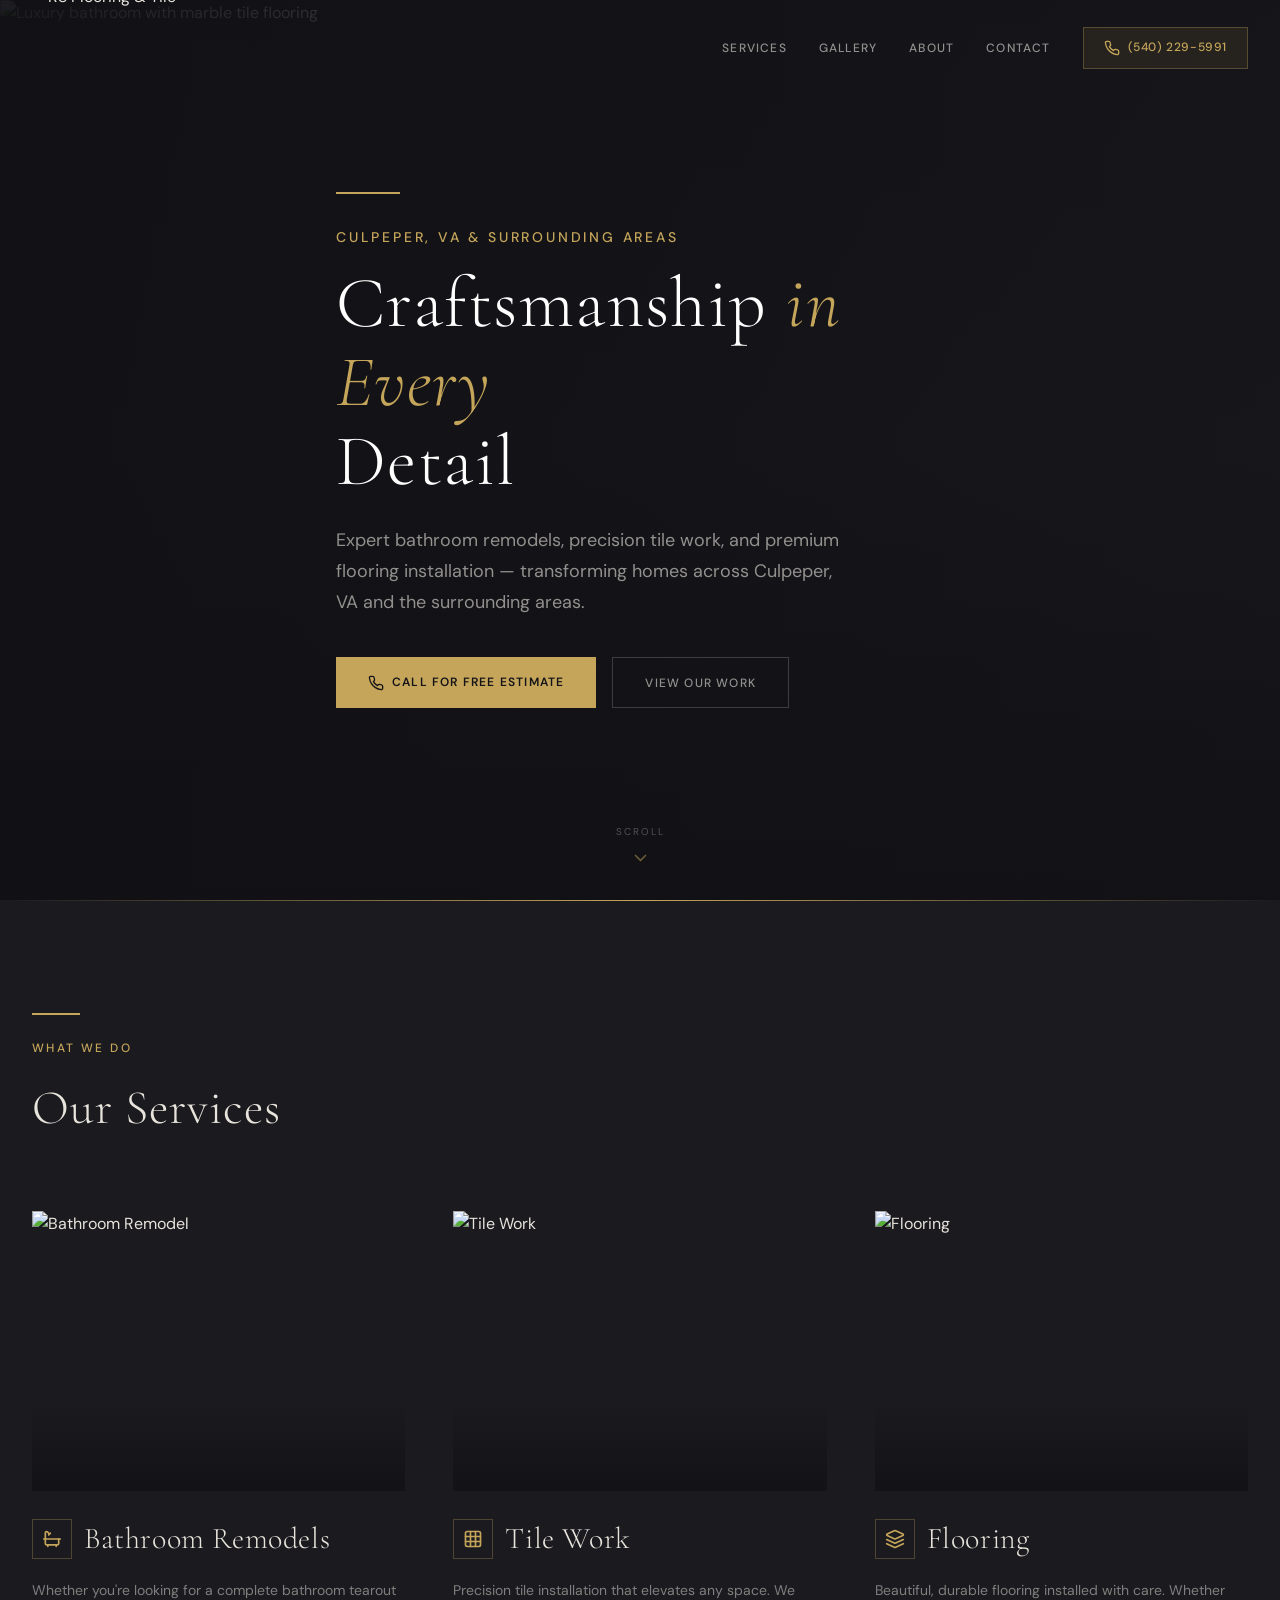
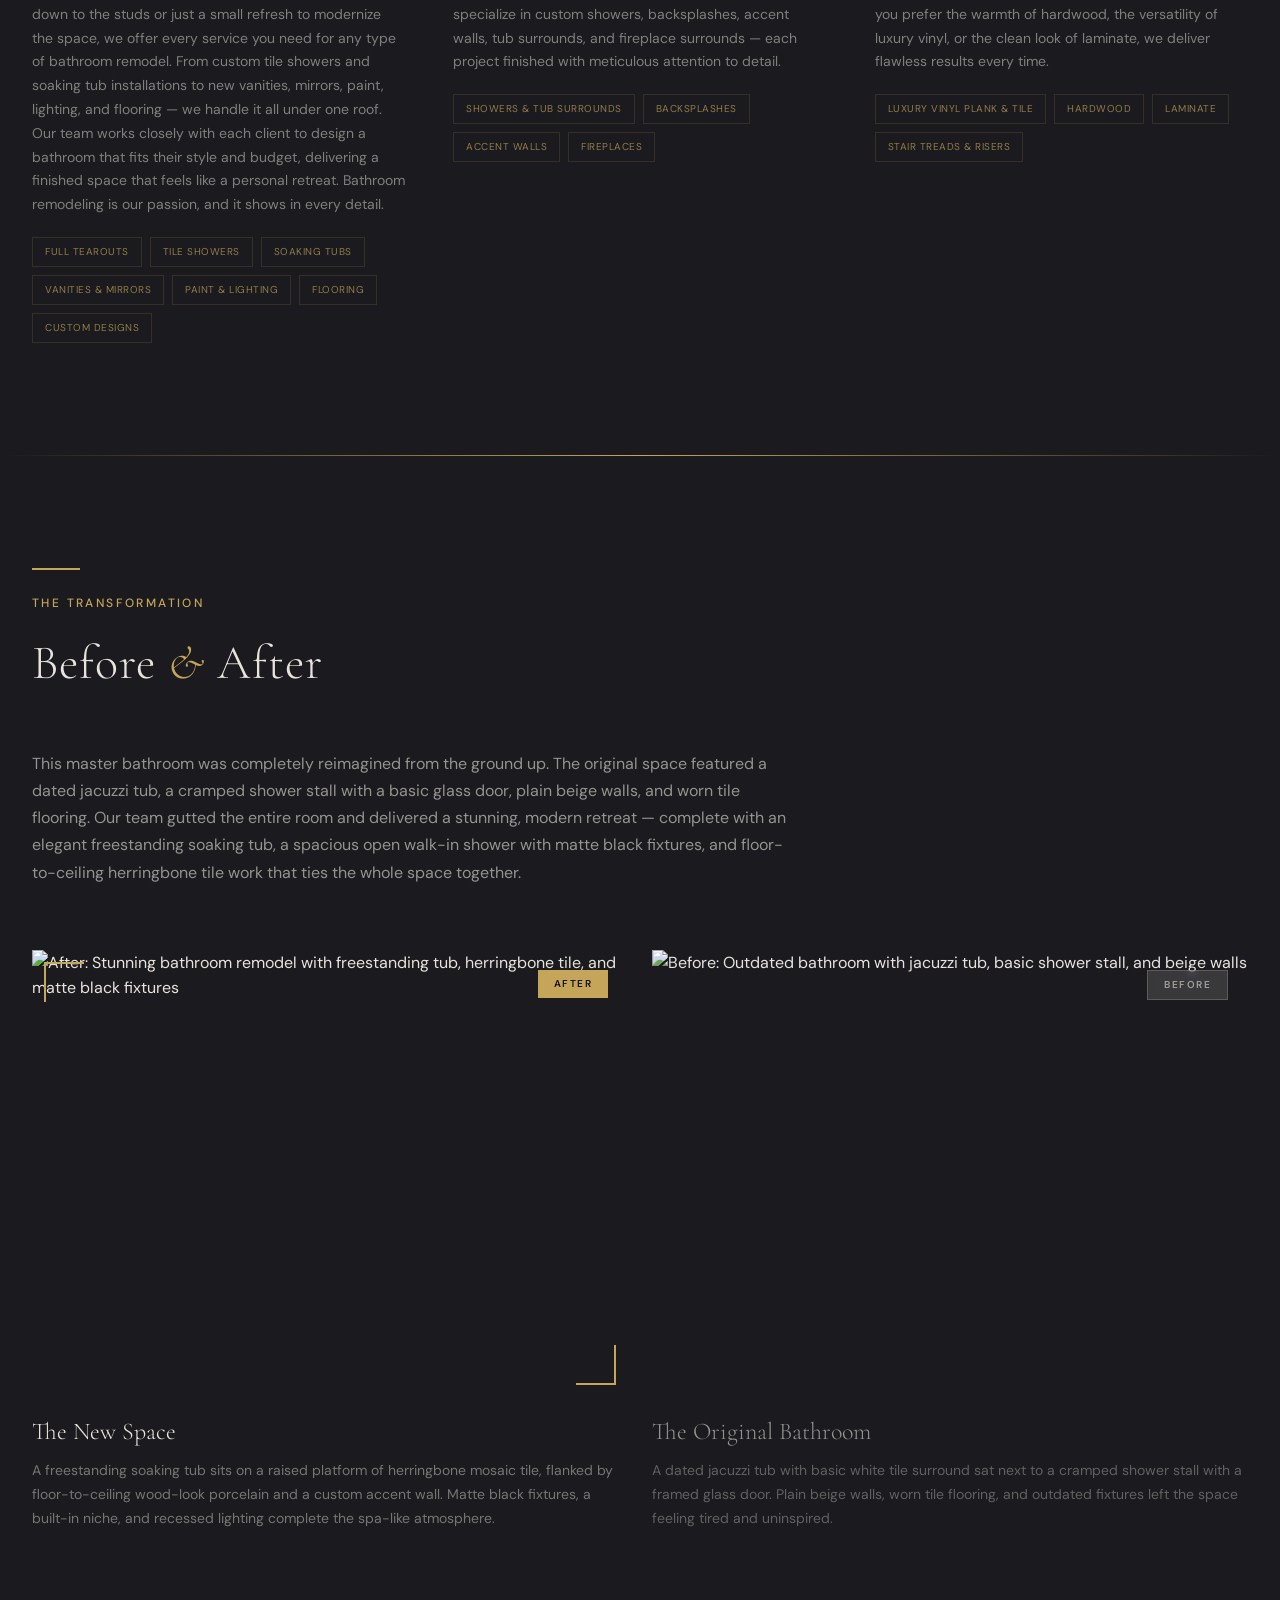
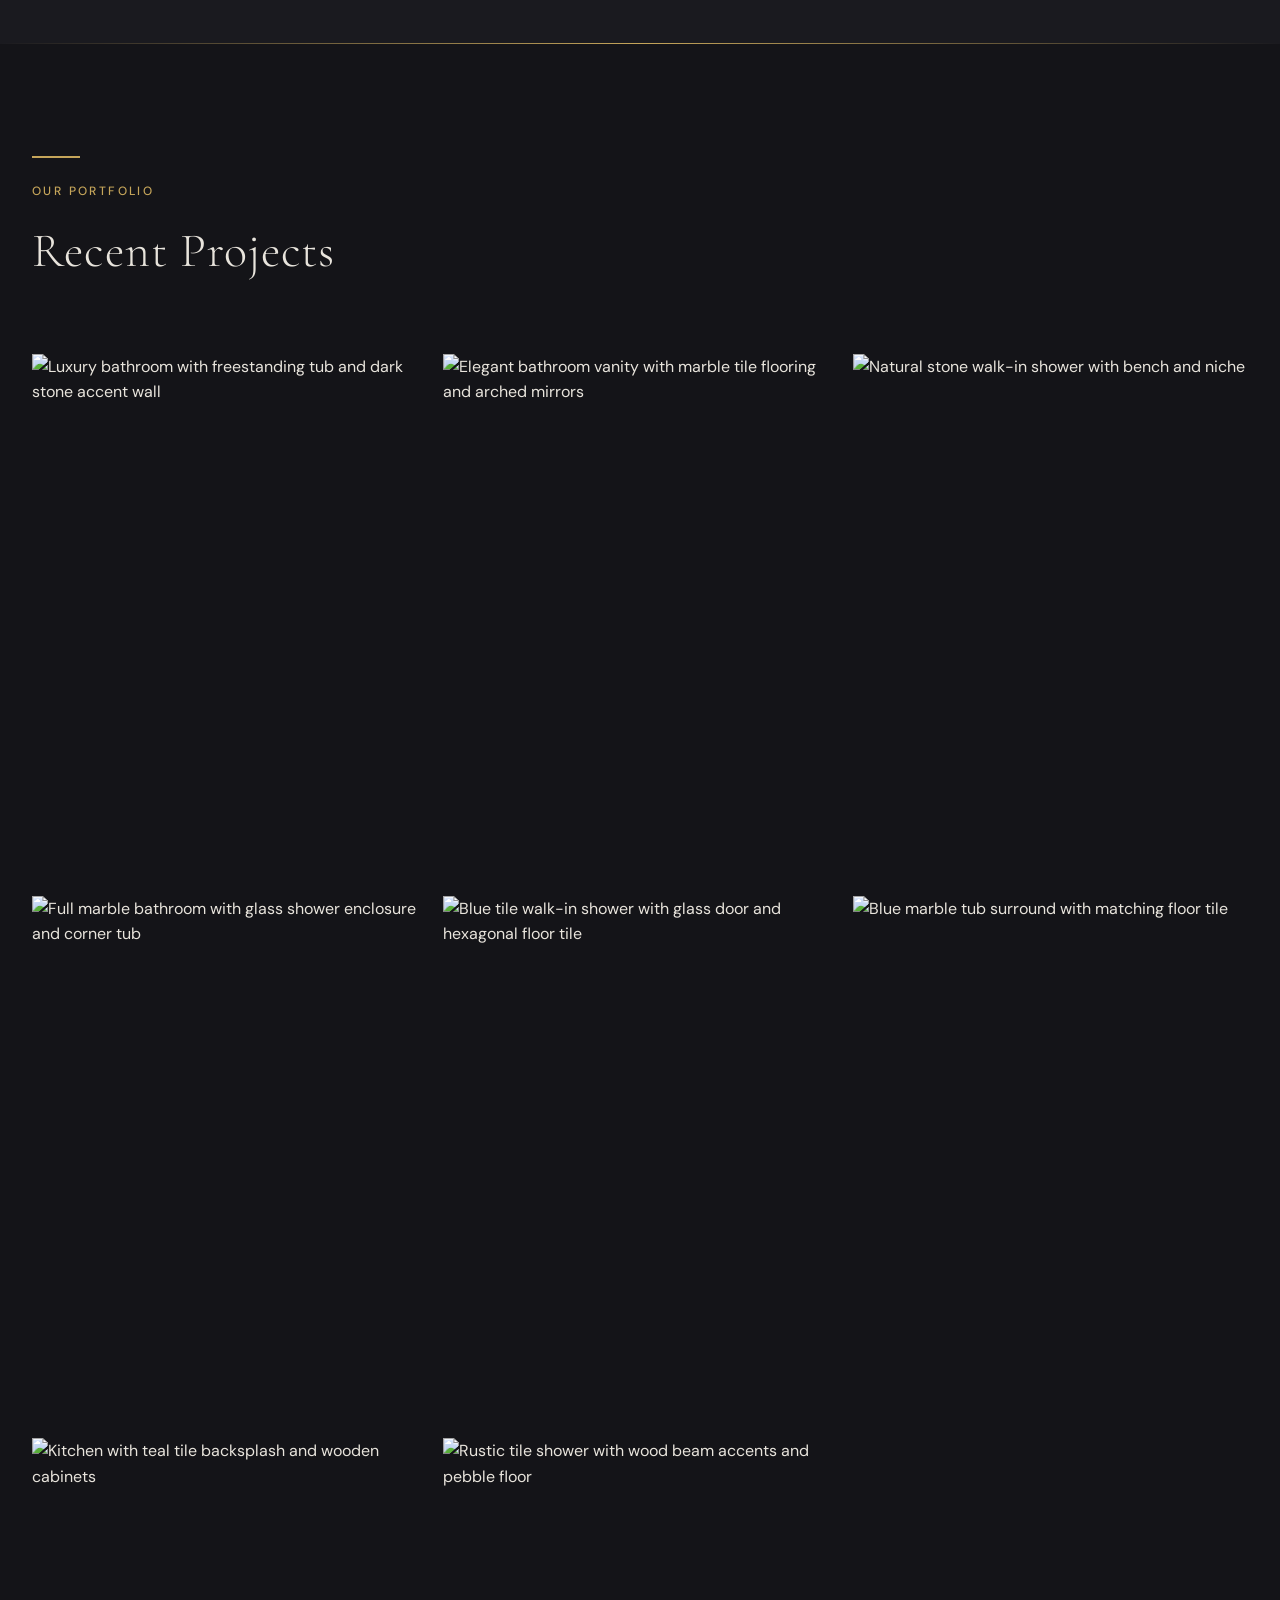
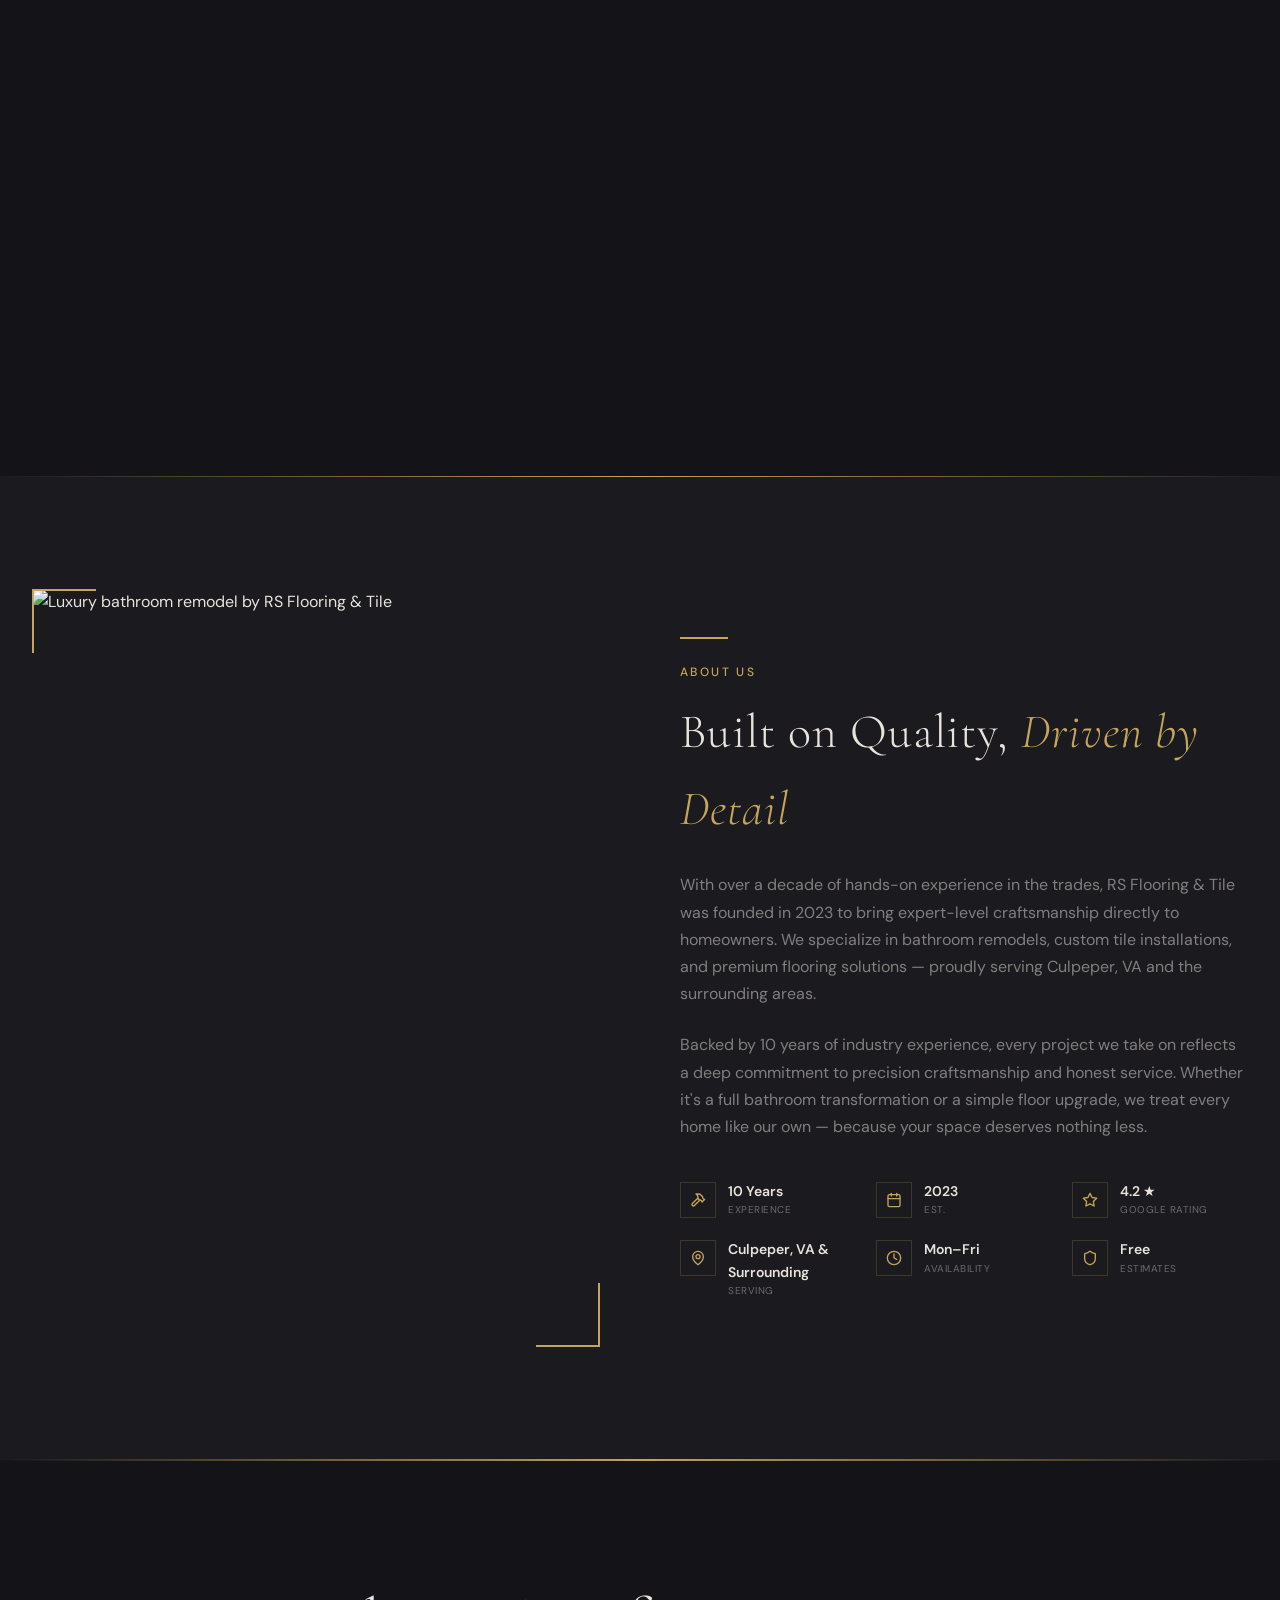
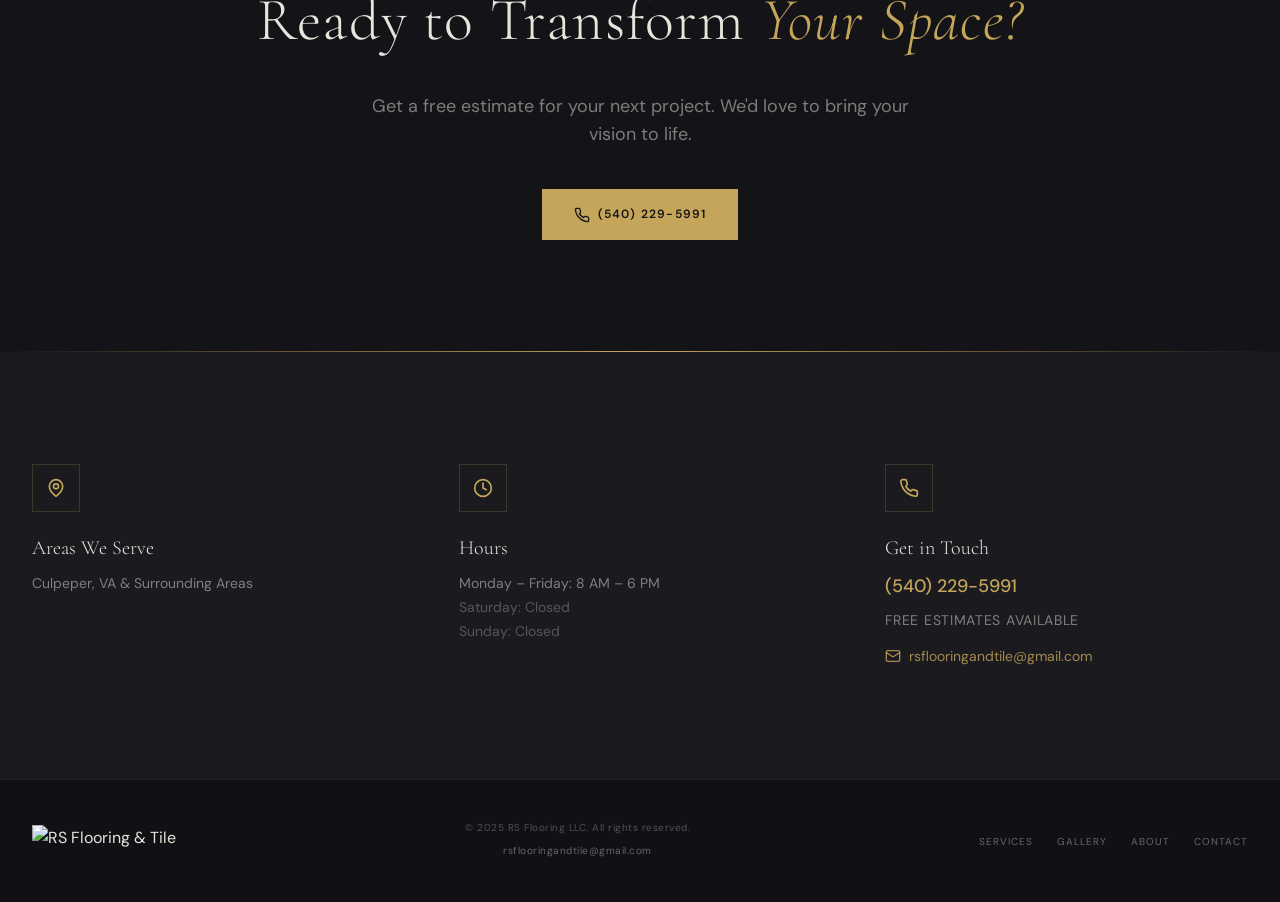
==== commit ef3514ad: "Add files via upload" ====
--- a/index.html
+++ b/index.html
@@ -4,7 +4,7 @@
   <meta charset="UTF-8" />
   <meta name="viewport" content="width=device-width, initial-scale=1.0" />
   <title>RS Flooring & Tile | Premium Flooring & Bathroom Remodels</title>
-  <meta name="description" content="RS Flooring LLC — Expert bathroom remodels, precision tile work, and premium flooring installation serving Culpeper, VA and surrounding areas. Call (571) 626-0357 for a free estimate." />
+  <meta name="description" content="RS Flooring LLC — Expert bathroom remodels, precision tile work, and premium flooring installation serving Culpeper, VA and surrounding areas. Call (540) 229-5991 for a free estimate." />
   <link rel="preconnect" href="https://fonts.googleapis.com" />
   <link rel="preconnect" href="https://fonts.gstatic.com" crossorigin />
   <link href="https://fonts.googleapis.com/css2?family=Cormorant+Garamond:ital,wght@0,300;0,400;0,500;0,600;1,300;1,400;1,500&family=DM+Sans:wght@400;500;600;700&display=swap" rel="stylesheet" />
@@ -23,9 +23,9 @@
         <button class="nav-link" data-scroll="#gallery">Gallery</button>
         <button class="nav-link" data-scroll="#about">About</button>
         <button class="nav-link" data-scroll="#contact">Contact</button>
-        <a href="tel:+15716260357" class="nav-phone">
+        <a href="tel:+15402295991" class="nav-phone">
           <svg xmlns="http://www.w3.org/2000/svg" width="16" height="16" viewBox="0 0 24 24" fill="none" stroke="currentColor" stroke-width="2" stroke-linecap="round" stroke-linejoin="round"><path d="M22 16.92v3a2 2 0 0 1-2.18 2 19.79 19.79 0 0 1-8.63-3.07 19.5 19.5 0 0 1-6-6 19.79 19.79 0 0 1-3.07-8.67A2 2 0 0 1 4.11 2h3a2 2 0 0 1 2 1.72 12.84 12.84 0 0 0 .7 2.81 2 2 0 0 1-.45 2.11L8.09 9.91a16 16 0 0 0 6 6l1.27-1.27a2 2 0 0 1 2.11-.45 12.84 12.84 0 0 0 2.81.7A2 2 0 0 1 22 16.92z"/></svg>
-          (571) 626-0357
+          (540) 229-5991
         </a>
       </div>
       <button class="mobile-menu-btn" aria-label="Toggle menu">
@@ -40,9 +40,9 @@
     <button class="mobile-nav-link" data-scroll="#gallery">Gallery</button>
     <button class="mobile-nav-link" data-scroll="#about">About</button>
     <button class="mobile-nav-link" data-scroll="#contact">Contact</button>
-    <a href="tel:+15716260357" class="mobile-phone">
+    <a href="tel:+15402295991" class="mobile-phone">
       <svg xmlns="http://www.w3.org/2000/svg" width="20" height="20" viewBox="0 0 24 24" fill="none" stroke="currentColor" stroke-width="2" stroke-linecap="round" stroke-linejoin="round"><path d="M22 16.92v3a2 2 0 0 1-2.18 2 19.79 19.79 0 0 1-8.63-3.07 19.5 19.5 0 0 1-6-6 19.79 19.79 0 0 1-3.07-8.67A2 2 0 0 1 4.11 2h3a2 2 0 0 1 2 1.72 12.84 12.84 0 0 0 .7 2.81 2 2 0 0 1-.45 2.11L8.09 9.91a16 16 0 0 0 6 6l1.27-1.27a2 2 0 0 1 2.11-.45 12.84 12.84 0 0 0 2.81.7A2 2 0 0 1 22 16.92z"/></svg>
-      (571) 626-0357
+      (540) 229-5991
     </a>
   </div>
 
@@ -59,7 +59,7 @@
       <h1>Craftsmanship <span class="gold-italic">in Every</span><br>Detail</h1>
       <p class="hero-sub">Expert bathroom remodels, precision tile work, and premium flooring installation — transforming homes across Culpeper, VA and the surrounding areas.</p>
       <div class="hero-ctas">
-        <a href="tel:+15716260357" class="btn-gold">
+        <a href="tel:+15402295991" class="btn-gold">
           <svg xmlns="http://www.w3.org/2000/svg" width="16" height="16" viewBox="0 0 24 24" fill="none" stroke="currentColor" stroke-width="2" stroke-linecap="round" stroke-linejoin="round"><path d="M22 16.92v3a2 2 0 0 1-2.18 2 19.79 19.79 0 0 1-8.63-3.07 19.5 19.5 0 0 1-6-6 19.79 19.79 0 0 1-3.07-8.67A2 2 0 0 1 4.11 2h3a2 2 0 0 1 2 1.72 12.84 12.84 0 0 0 .7 2.81 2 2 0 0 1-.45 2.11L8.09 9.91a16 16 0 0 0 6 6l1.27-1.27a2 2 0 0 1 2.11-.45 12.84 12.84 0 0 0 2.81.7A2 2 0 0 1 22 16.92z"/></svg>
           Call for Free Estimate
         </a>
@@ -347,9 +347,9 @@
     <div class="container animate-on-scroll">
       <h2 class="section-title">Ready to Transform <span class="gold-italic">Your Space?</span></h2>
       <p>Get a free estimate for your next project. We'd love to bring your vision to life.</p>
-      <a href="tel:+15716260357" class="btn-gold">
+      <a href="tel:+15402295991" class="btn-gold">
         <svg xmlns="http://www.w3.org/2000/svg" width="20" height="20" viewBox="0 0 24 24" fill="none" stroke="currentColor" stroke-width="2" stroke-linecap="round" stroke-linejoin="round"><path d="M22 16.92v3a2 2 0 0 1-2.18 2 19.79 19.79 0 0 1-8.63-3.07 19.5 19.5 0 0 1-6-6 19.79 19.79 0 0 1-3.07-8.67A2 2 0 0 1 4.11 2h3a2 2 0 0 1 2 1.72 12.84 12.84 0 0 0 .7 2.81 2 2 0 0 1-.45 2.11L8.09 9.91a16 16 0 0 0 6 6l1.27-1.27a2 2 0 0 1 2.11-.45 12.84 12.84 0 0 0 2.81.7A2 2 0 0 1 22 16.92z"/></svg>
-        (571) 626-0357
+        (540) 229-5991
       </a>
     </div>
   </section>
@@ -384,8 +384,12 @@
             <svg xmlns="http://www.w3.org/2000/svg" width="20" height="20" viewBox="0 0 24 24" fill="none" stroke="currentColor" stroke-width="2" stroke-linecap="round" stroke-linejoin="round"><path d="M22 16.92v3a2 2 0 0 1-2.18 2 19.79 19.79 0 0 1-8.63-3.07 19.5 19.5 0 0 1-6-6 19.79 19.79 0 0 1-3.07-8.67A2 2 0 0 1 4.11 2h3a2 2 0 0 1 2 1.72 12.84 12.84 0 0 0 .7 2.81 2 2 0 0 1-.45 2.11L8.09 9.91a16 16 0 0 0 6 6l1.27-1.27a2 2 0 0 1 2.11-.45 12.84 12.84 0 0 0 2.81.7A2 2 0 0 1 22 16.92z"/></svg>
           </div>
           <h3>Get in Touch</h3>
-          <a href="tel:+15716260357" class="contact-phone">(571) 626-0357</a>
+          <a href="tel:+15402295991" class="contact-phone">(540) 229-5991</a>
           <p class="contact-note">Free Estimates Available</p>
+          <a href="mailto:rsflooringandtile@gmail.com" class="contact-email">
+            <svg xmlns="http://www.w3.org/2000/svg" width="16" height="16" viewBox="0 0 24 24" fill="none" stroke="currentColor" stroke-width="2" stroke-linecap="round" stroke-linejoin="round"><rect width="20" height="16" x="2" y="4" rx="2"/><path d="m22 7-8.97 5.7a1.94 1.94 0 0 1-2.06 0L2 7"/></svg>
+            rsflooringandtile@gmail.com
+          </a>
         </div>
       </div>
     </div>
@@ -395,7 +399,10 @@
   <footer class="footer">
     <div class="container footer-inner">
       <img src="https://d2xsxph8kpxj0f.cloudfront.net/310519663516055032/8KBUMeimYiknEbQ3v59X2y/logo-transparent_1ec36adc.png" alt="RS Flooring & Tile" class="footer-logo" />
-      <p class="footer-copy">&copy; 2025 RS Flooring LLC. All rights reserved.</p>
+      <div class="footer-center">
+        <p class="footer-copy">&copy; 2025 RS Flooring LLC. All rights reserved.</p>
+        <a href="mailto:rsflooringandtile@gmail.com" class="footer-email">rsflooringandtile@gmail.com</a>
+      </div>
       <div class="footer-links">
         <button class="footer-link" data-scroll="#services">Services</button>
         <button class="footer-link" data-scroll="#gallery">Gallery</button>
@@ -406,7 +413,7 @@
   </footer>
 
   <!-- Mobile Call Button -->
-  <a href="tel:+15716260357" class="mobile-call-btn" aria-label="Call RS Flooring">
+  <a href="tel:+15402295991" class="mobile-call-btn" aria-label="Call RS Flooring">
     <svg xmlns="http://www.w3.org/2000/svg" width="24" height="24" viewBox="0 0 24 24" fill="none" stroke="currentColor" stroke-width="2" stroke-linecap="round" stroke-linejoin="round"><path d="M22 16.92v3a2 2 0 0 1-2.18 2 19.79 19.79 0 0 1-8.63-3.07 19.5 19.5 0 0 1-6-6 19.79 19.79 0 0 1-3.07-8.67A2 2 0 0 1 4.11 2h3a2 2 0 0 1 2 1.72 12.84 12.84 0 0 0 .7 2.81 2 2 0 0 1-.45 2.11L8.09 9.91a16 16 0 0 0 6 6l1.27-1.27a2 2 0 0 1 2.11-.45 12.84 12.84 0 0 0 2.81.7A2 2 0 0 1 22 16.92z"/></svg>
   </a>
 
--- a/style.css
+++ b/style.css
@@ -764,6 +764,17 @@
   margin-top: 0.5rem;
 }
 
+.contact-email {
+  color: rgba(197,165,90,0.8);
+  font-size: 0.875rem;
+  margin-top: 0.75rem;
+  display: flex;
+  align-items: center;
+  gap: 0.5rem;
+  transition: color 0.3s;
+}
+.contact-email:hover { color: var(--gold); }
+
 /* ============================================================
    FOOTER
    ============================================================ */
@@ -780,11 +791,19 @@
 }
 @media (min-width: 768px) { .footer-inner { flex-direction: row; justify-content: space-between; } }
 .footer-logo { height: 2rem; width: auto; }
+.footer-center { text-align: center; }
 .footer-copy {
   color: var(--fg-30);
   font-size: 0.625rem;
   letter-spacing: 0.05em;
 }
+.footer-email {
+  color: var(--fg-40);
+  font-size: 0.625rem;
+  letter-spacing: 0.05em;
+  transition: color 0.3s;
+}
+.footer-email:hover { color: var(--gold); }
 .footer-links { display: flex; gap: 1.5rem; }
 .footer-link {
   color: var(--fg-40);
